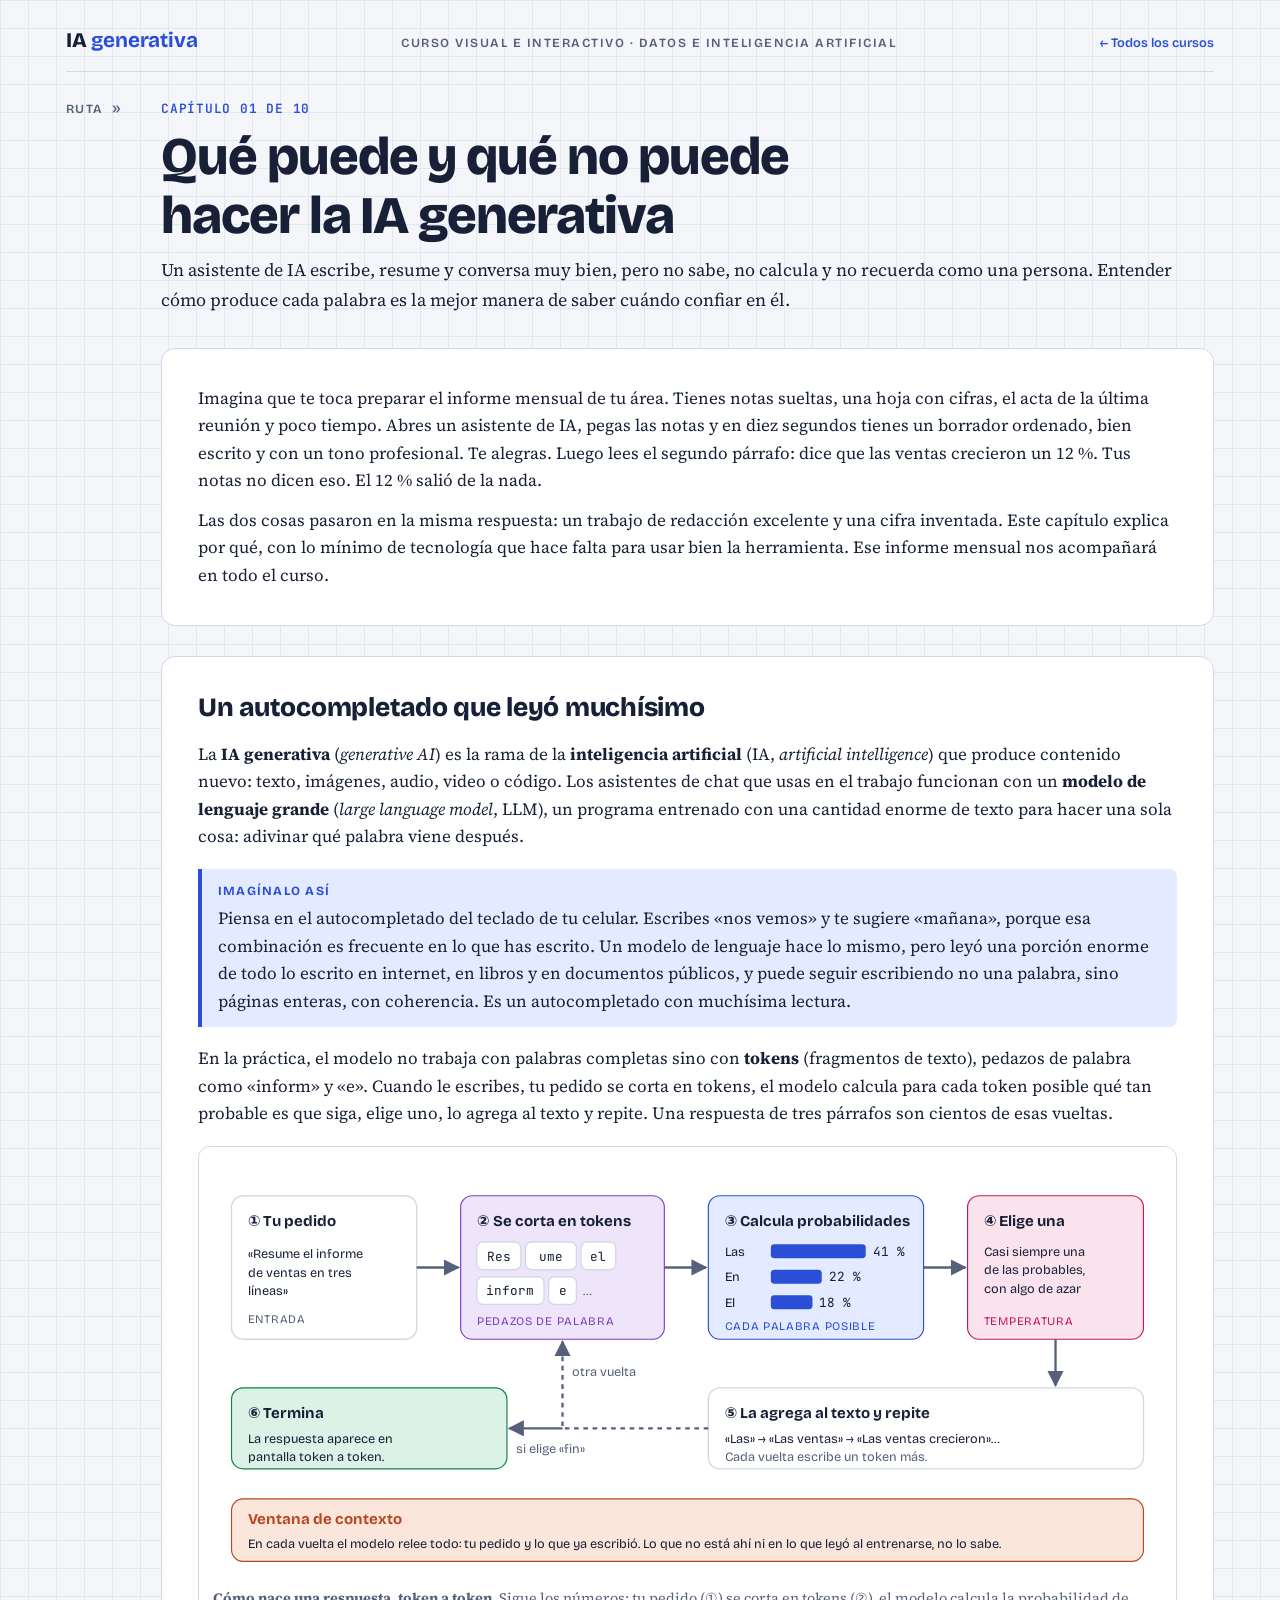
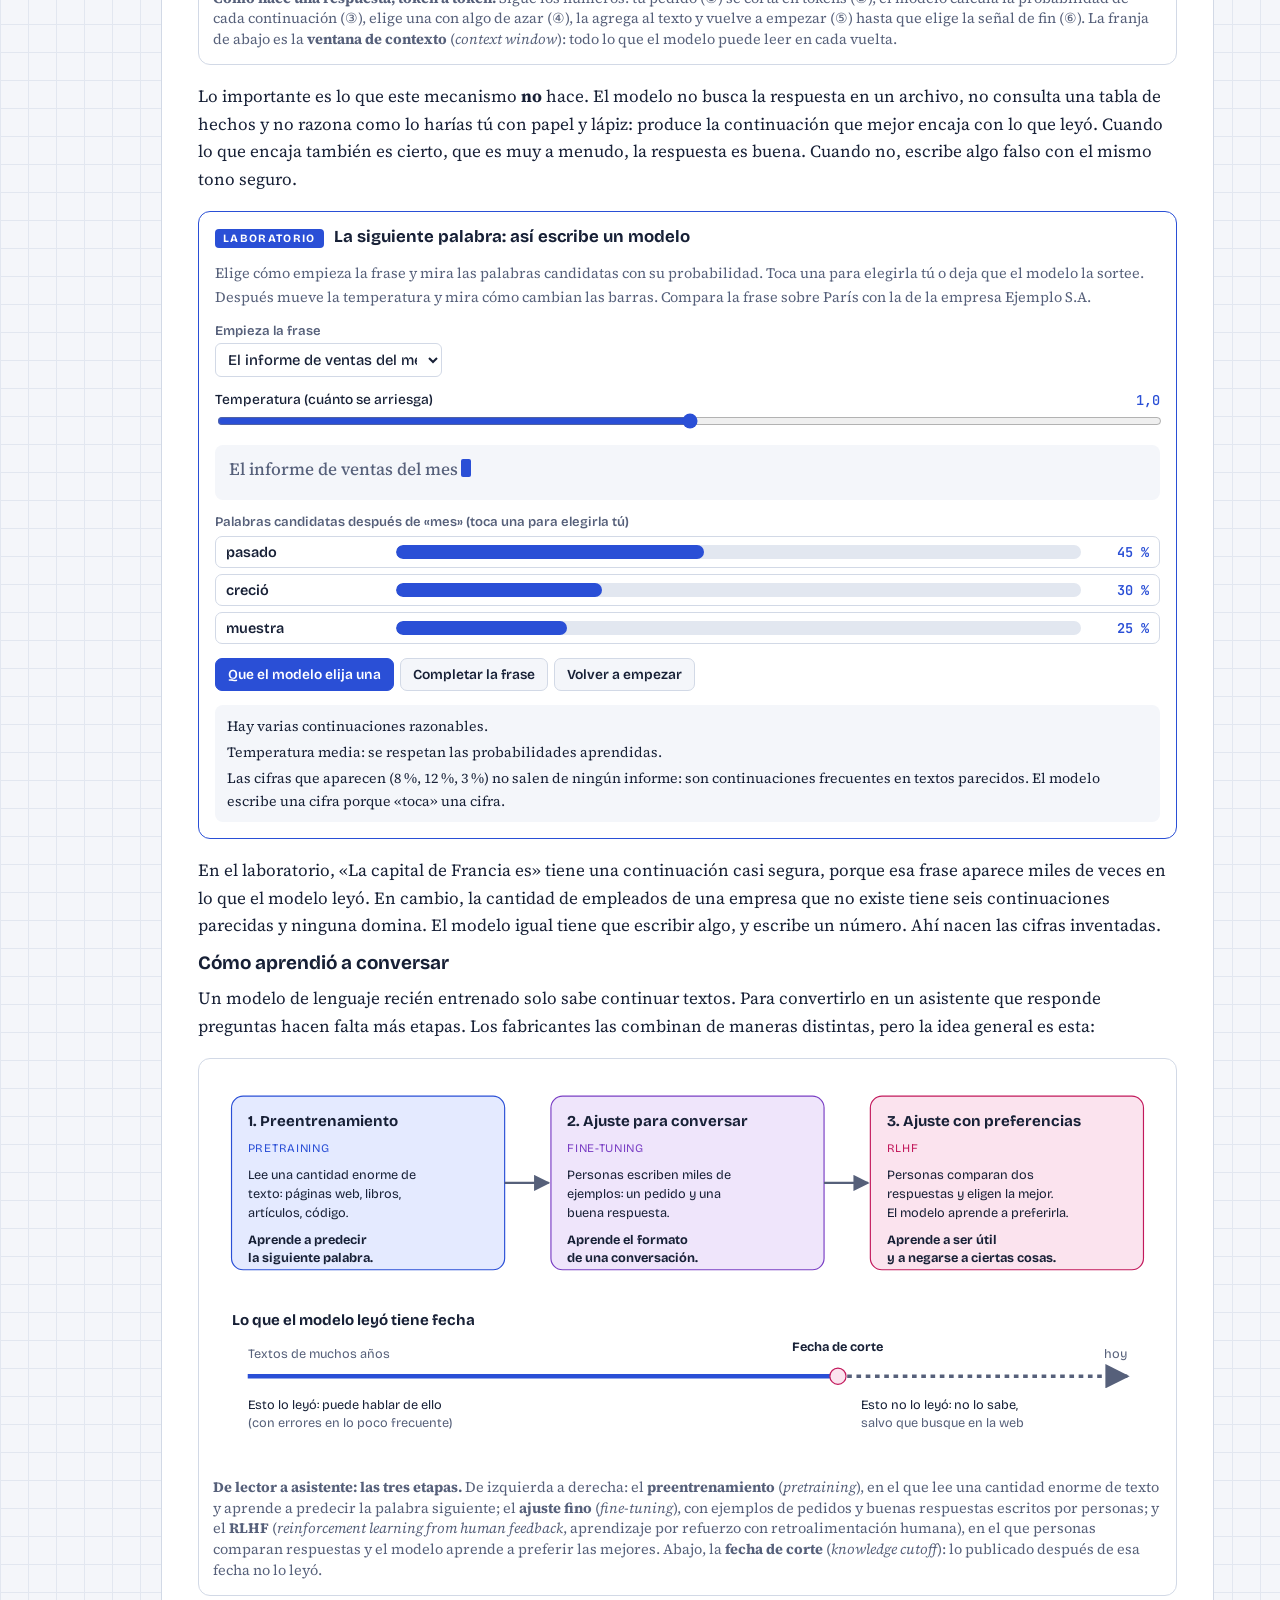
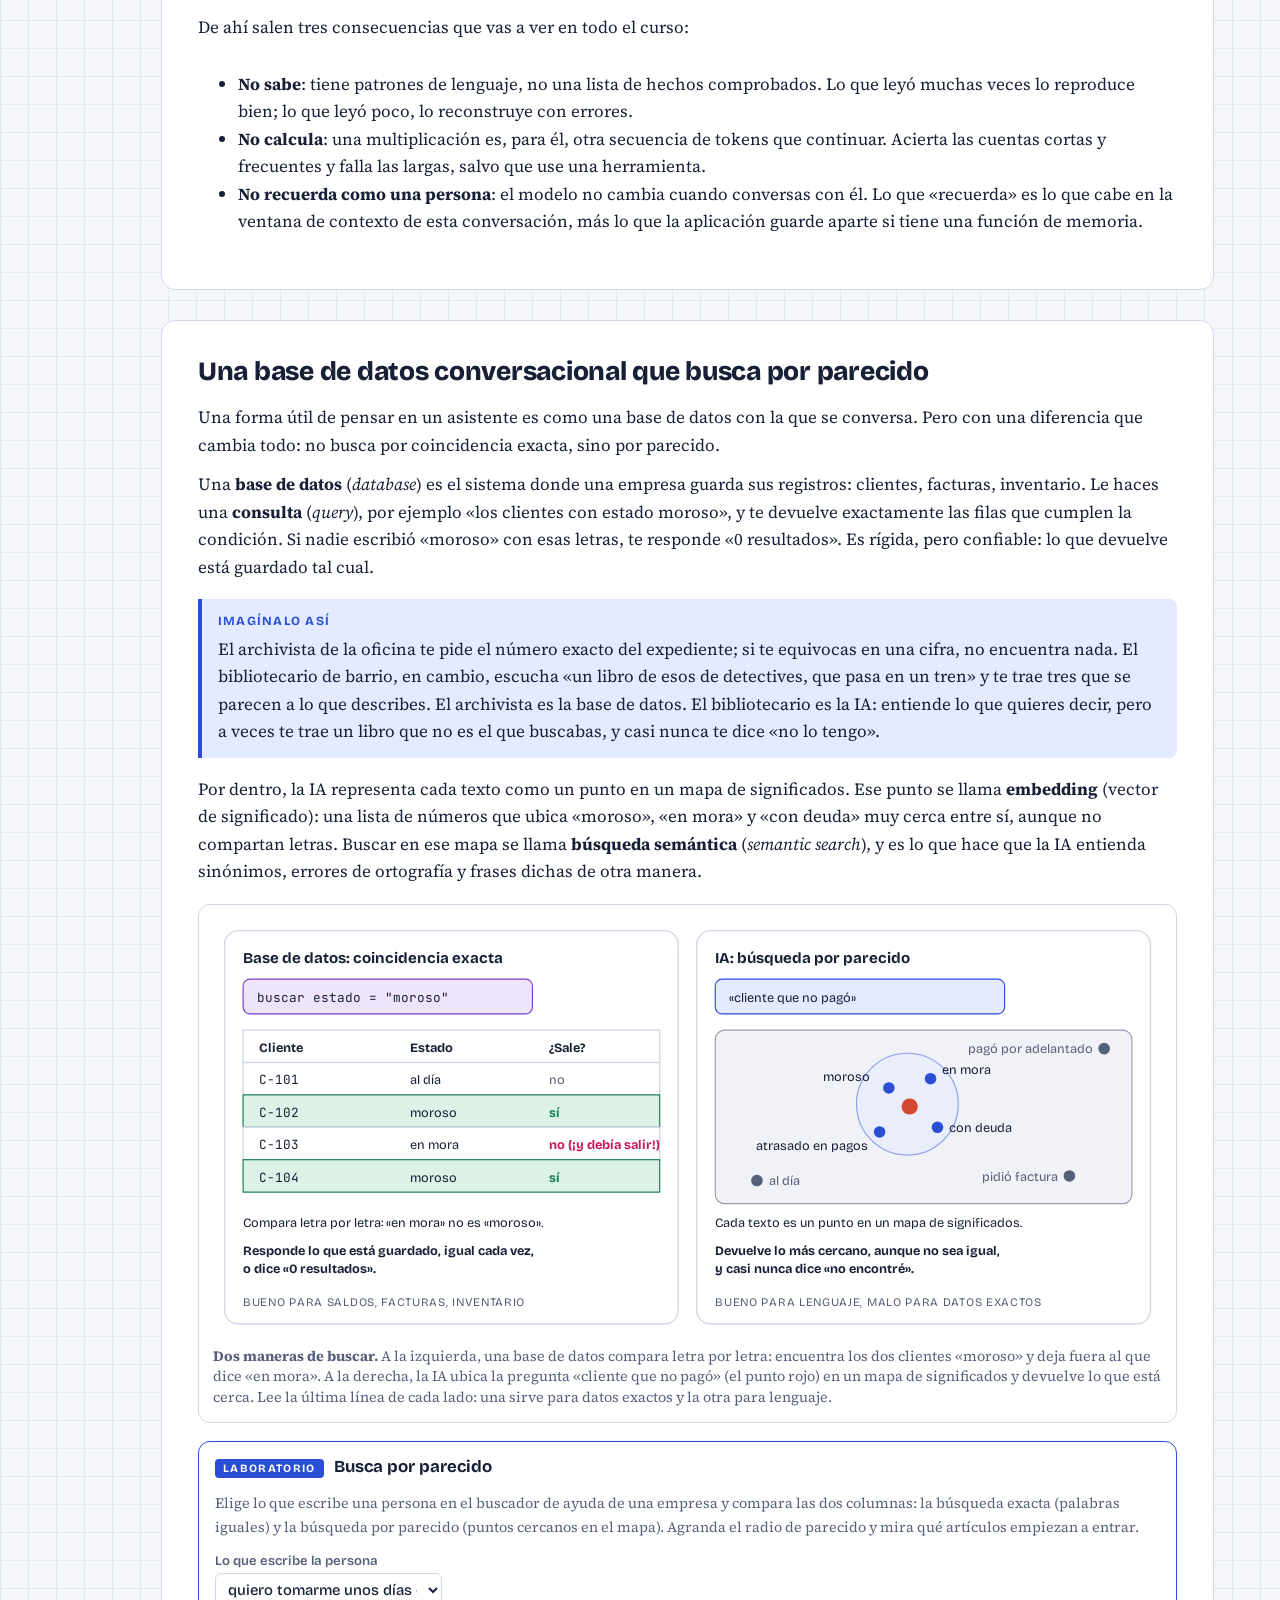
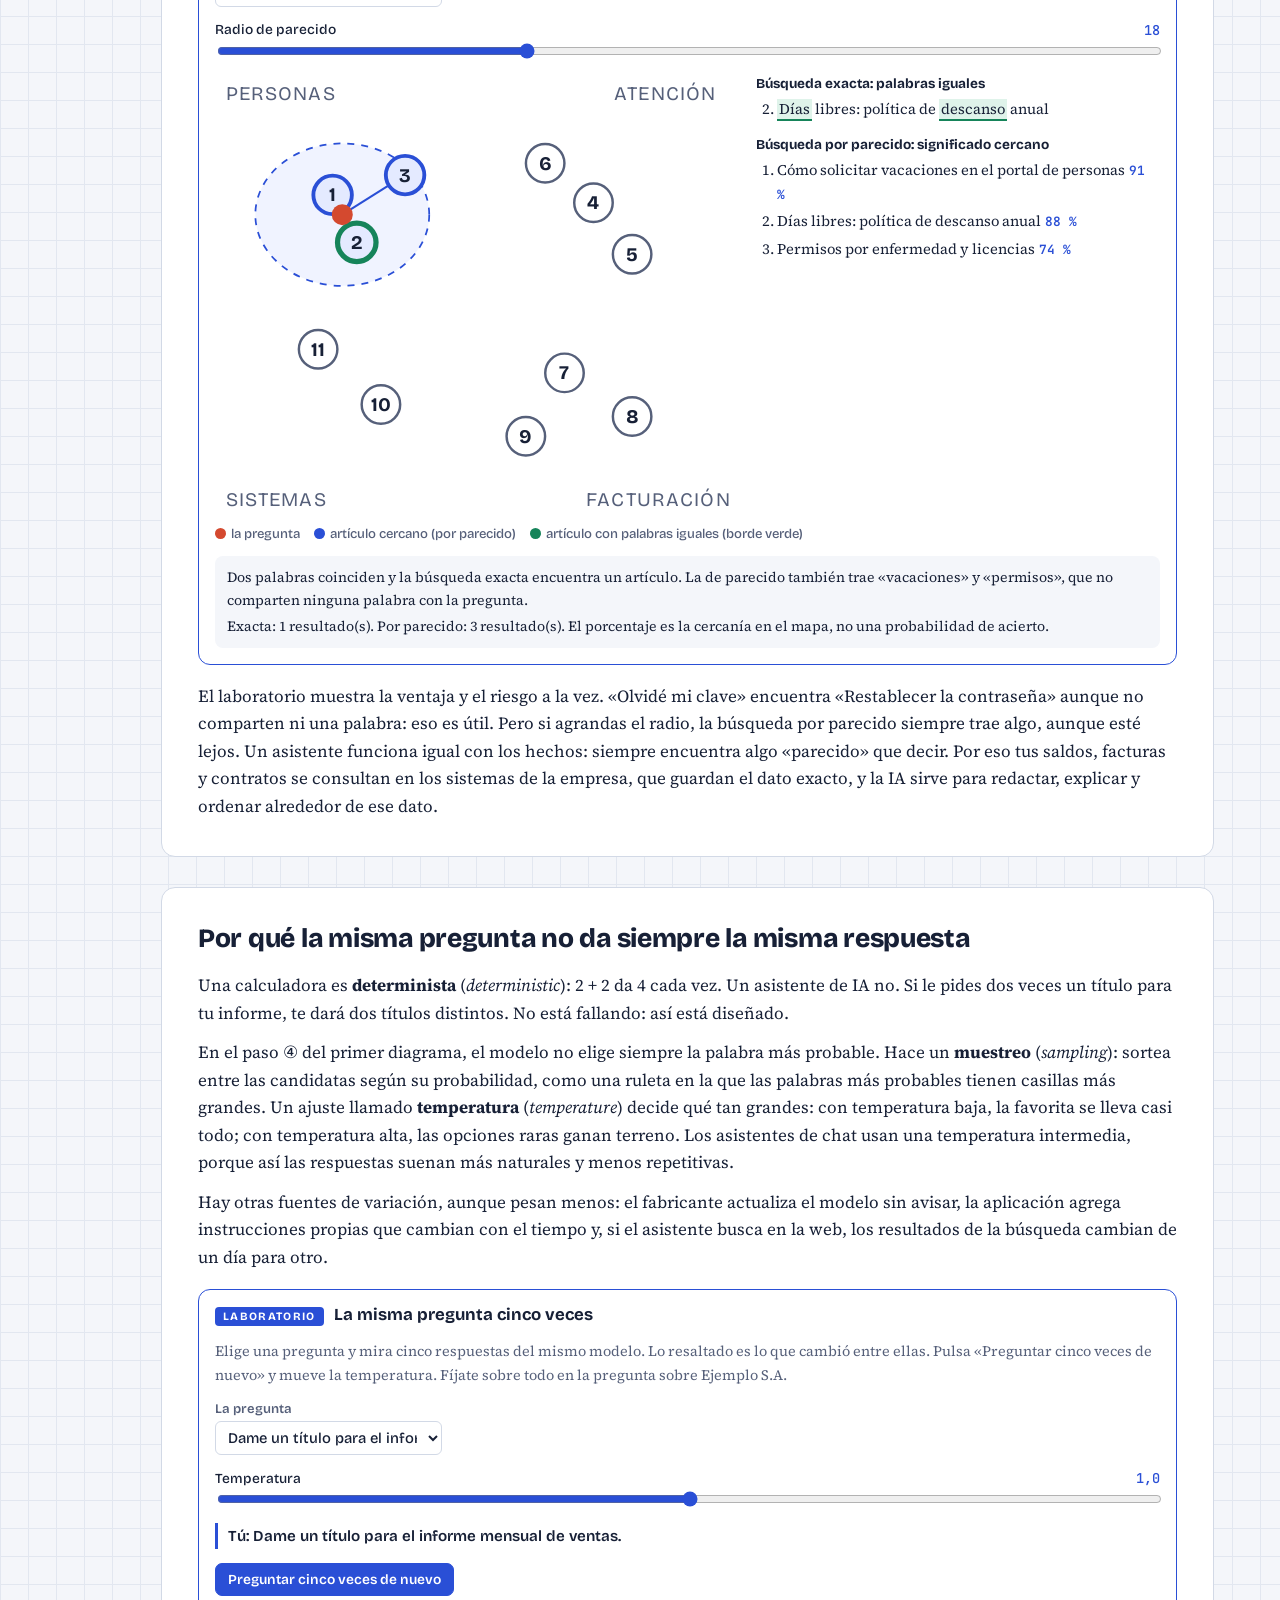
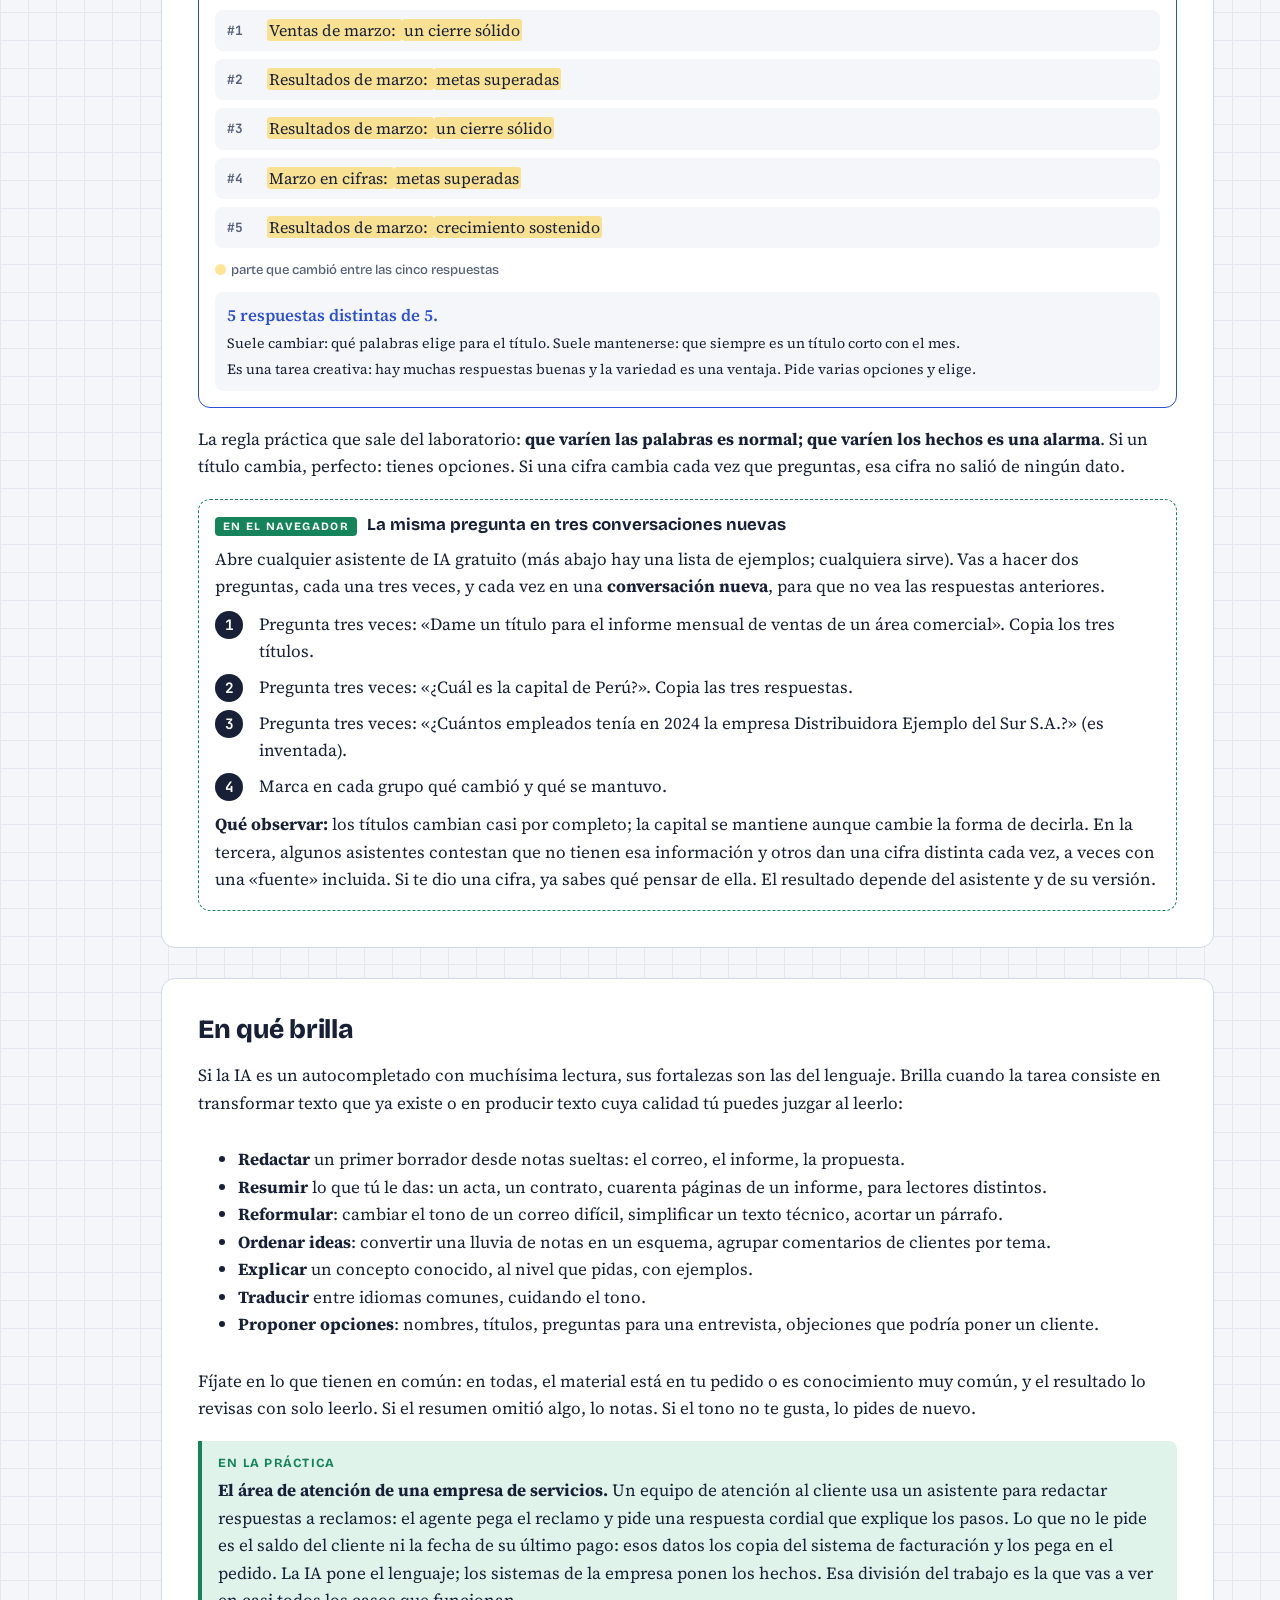
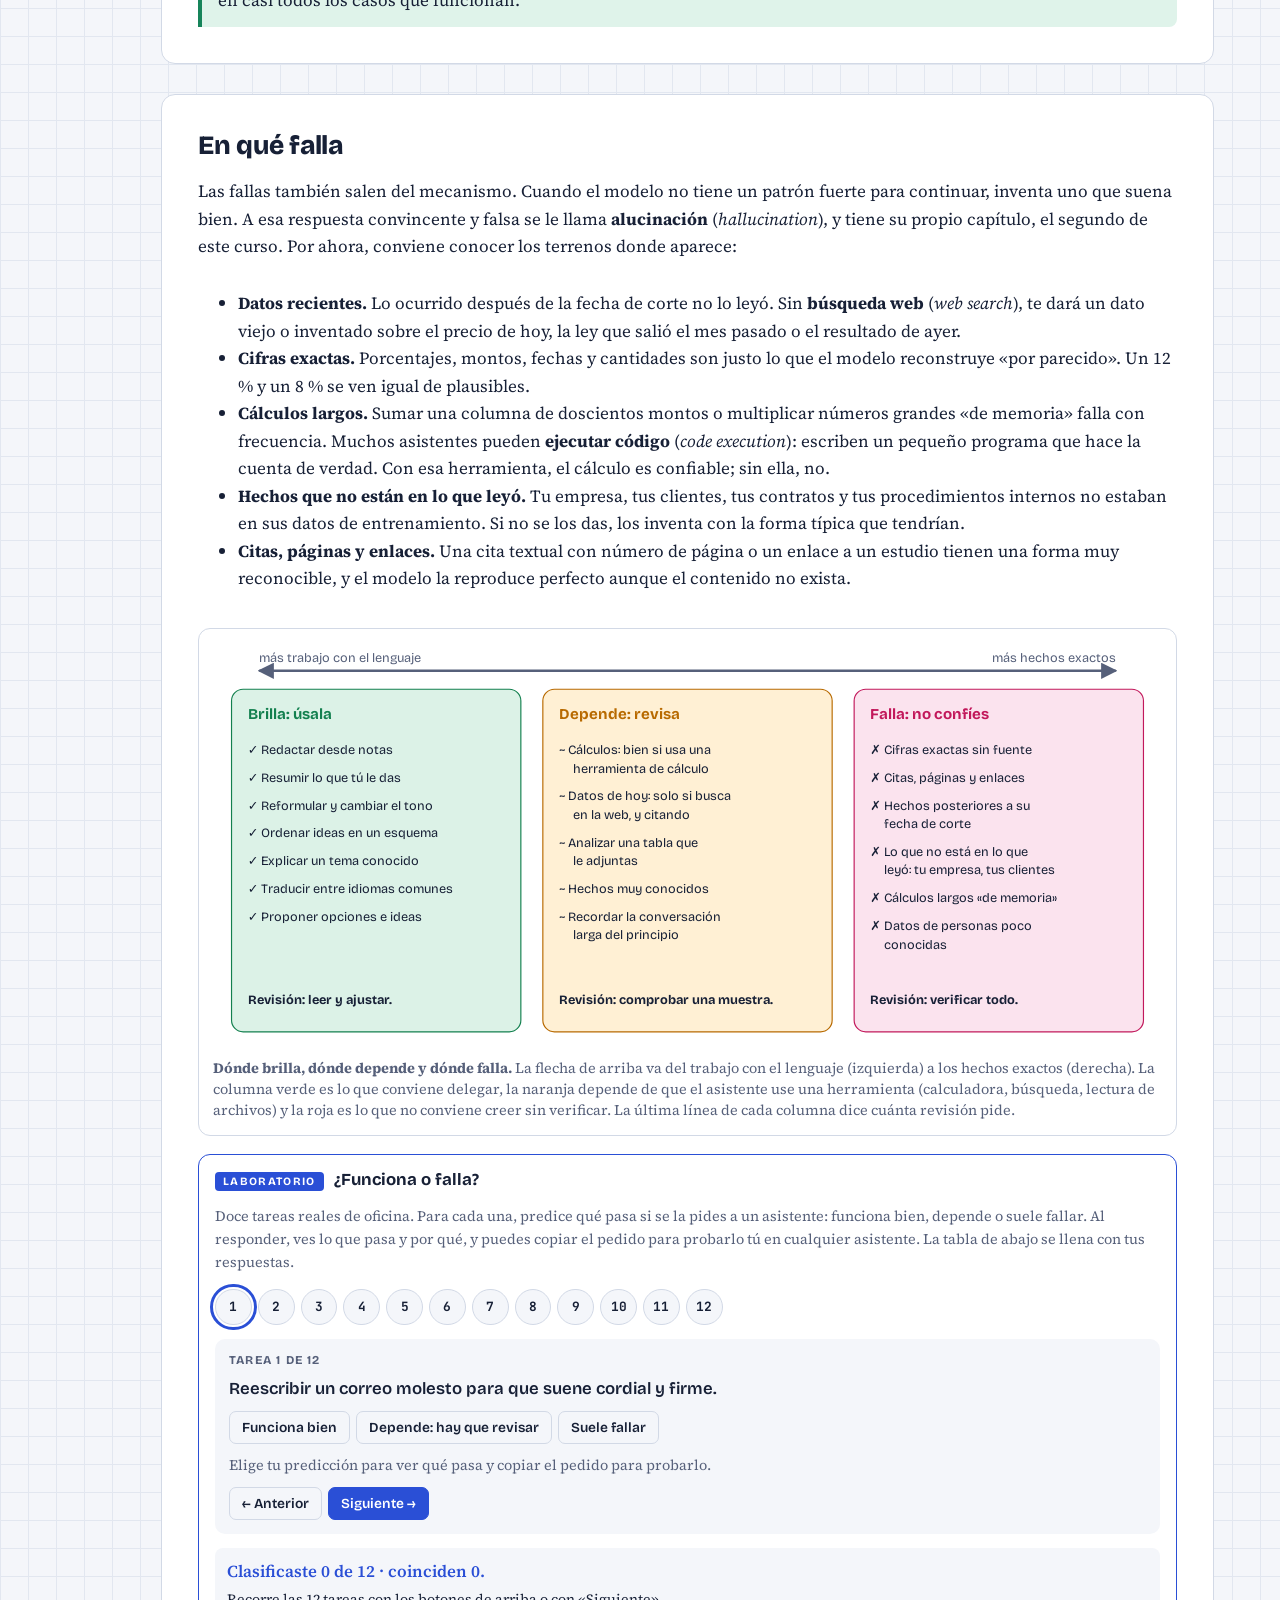
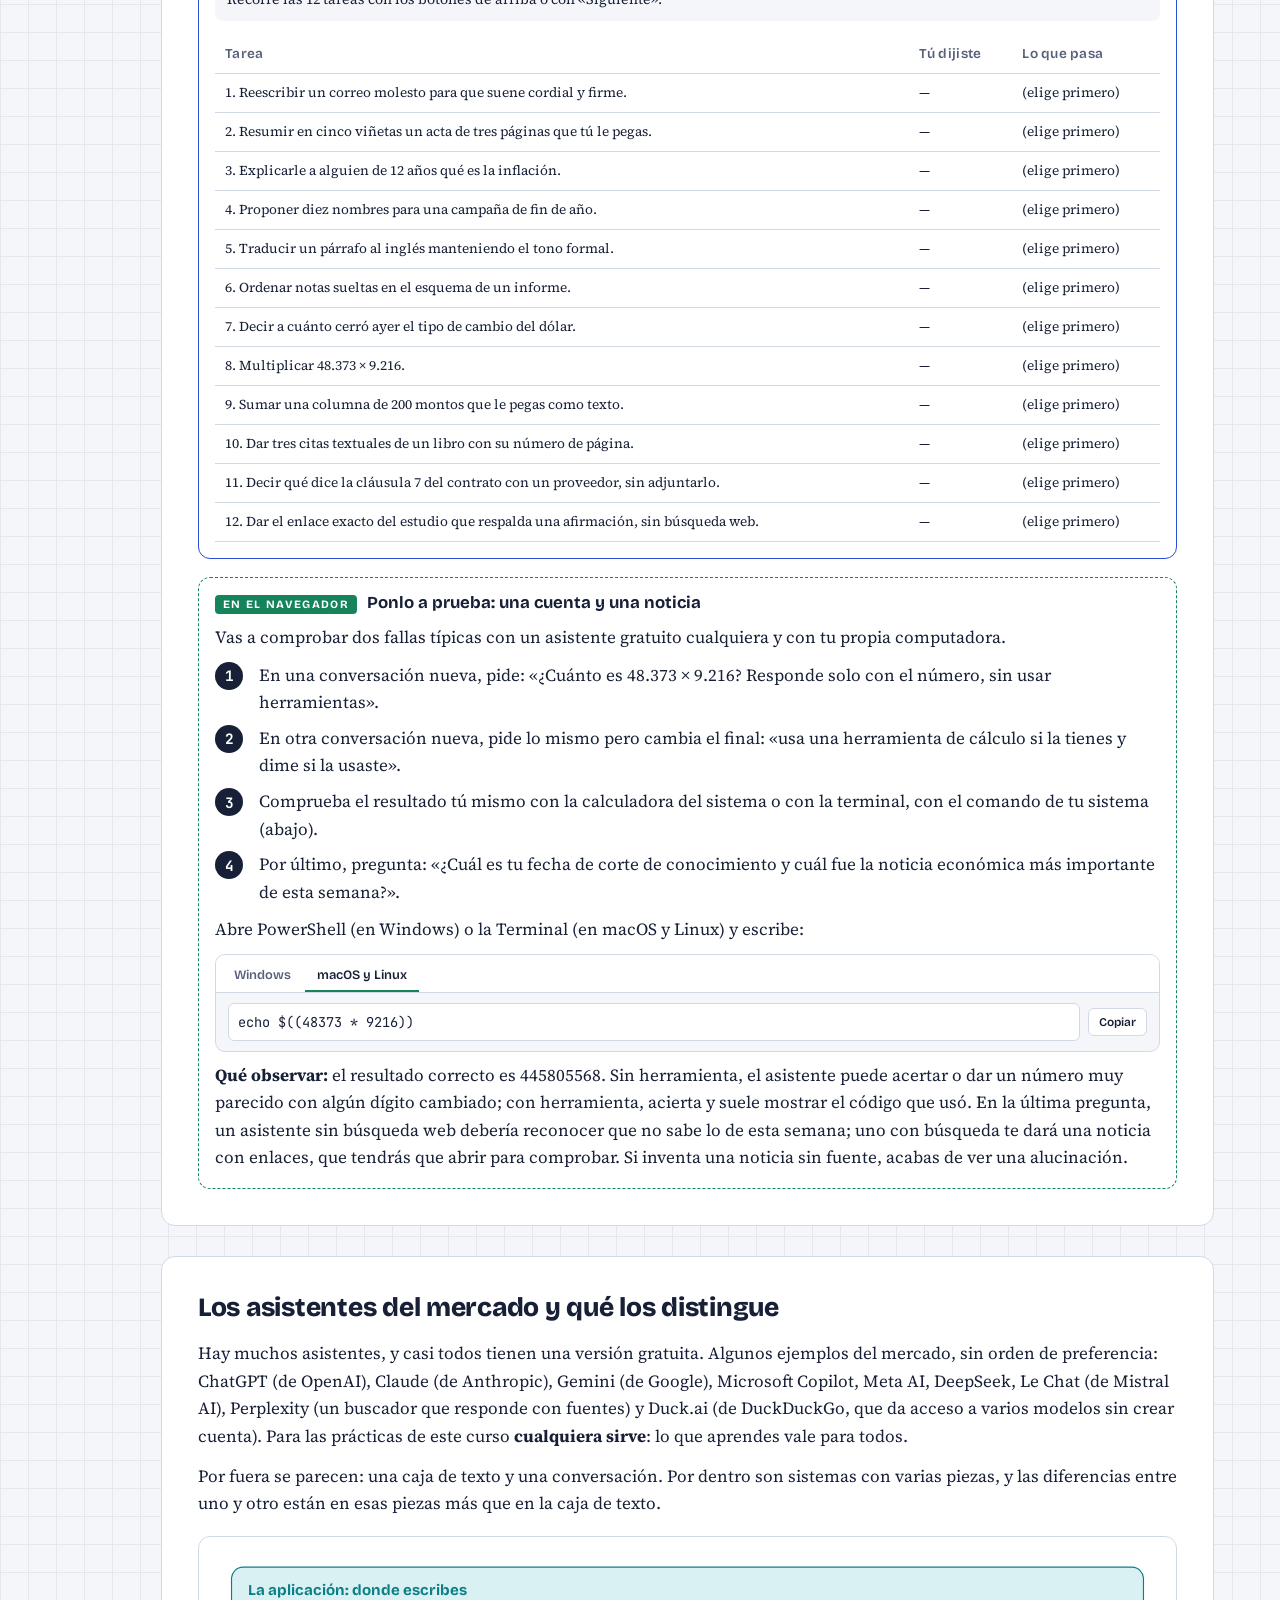
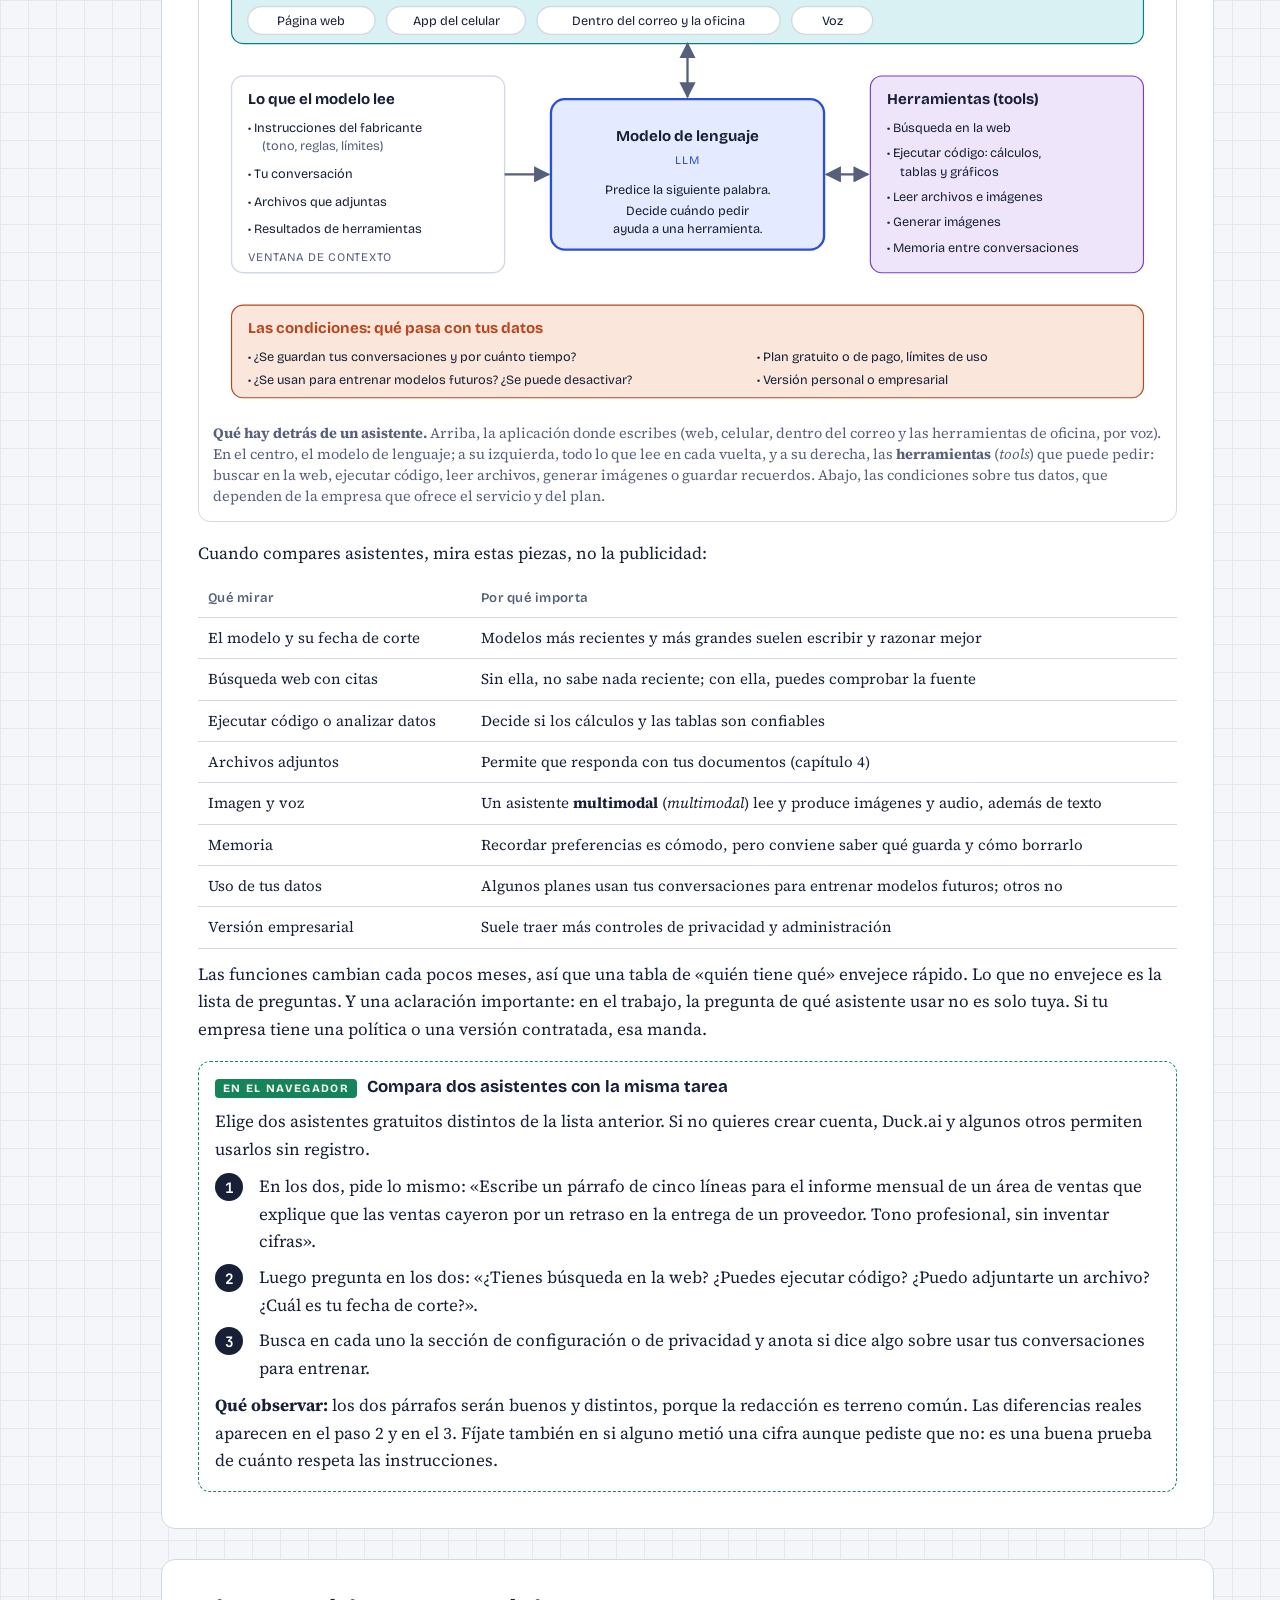
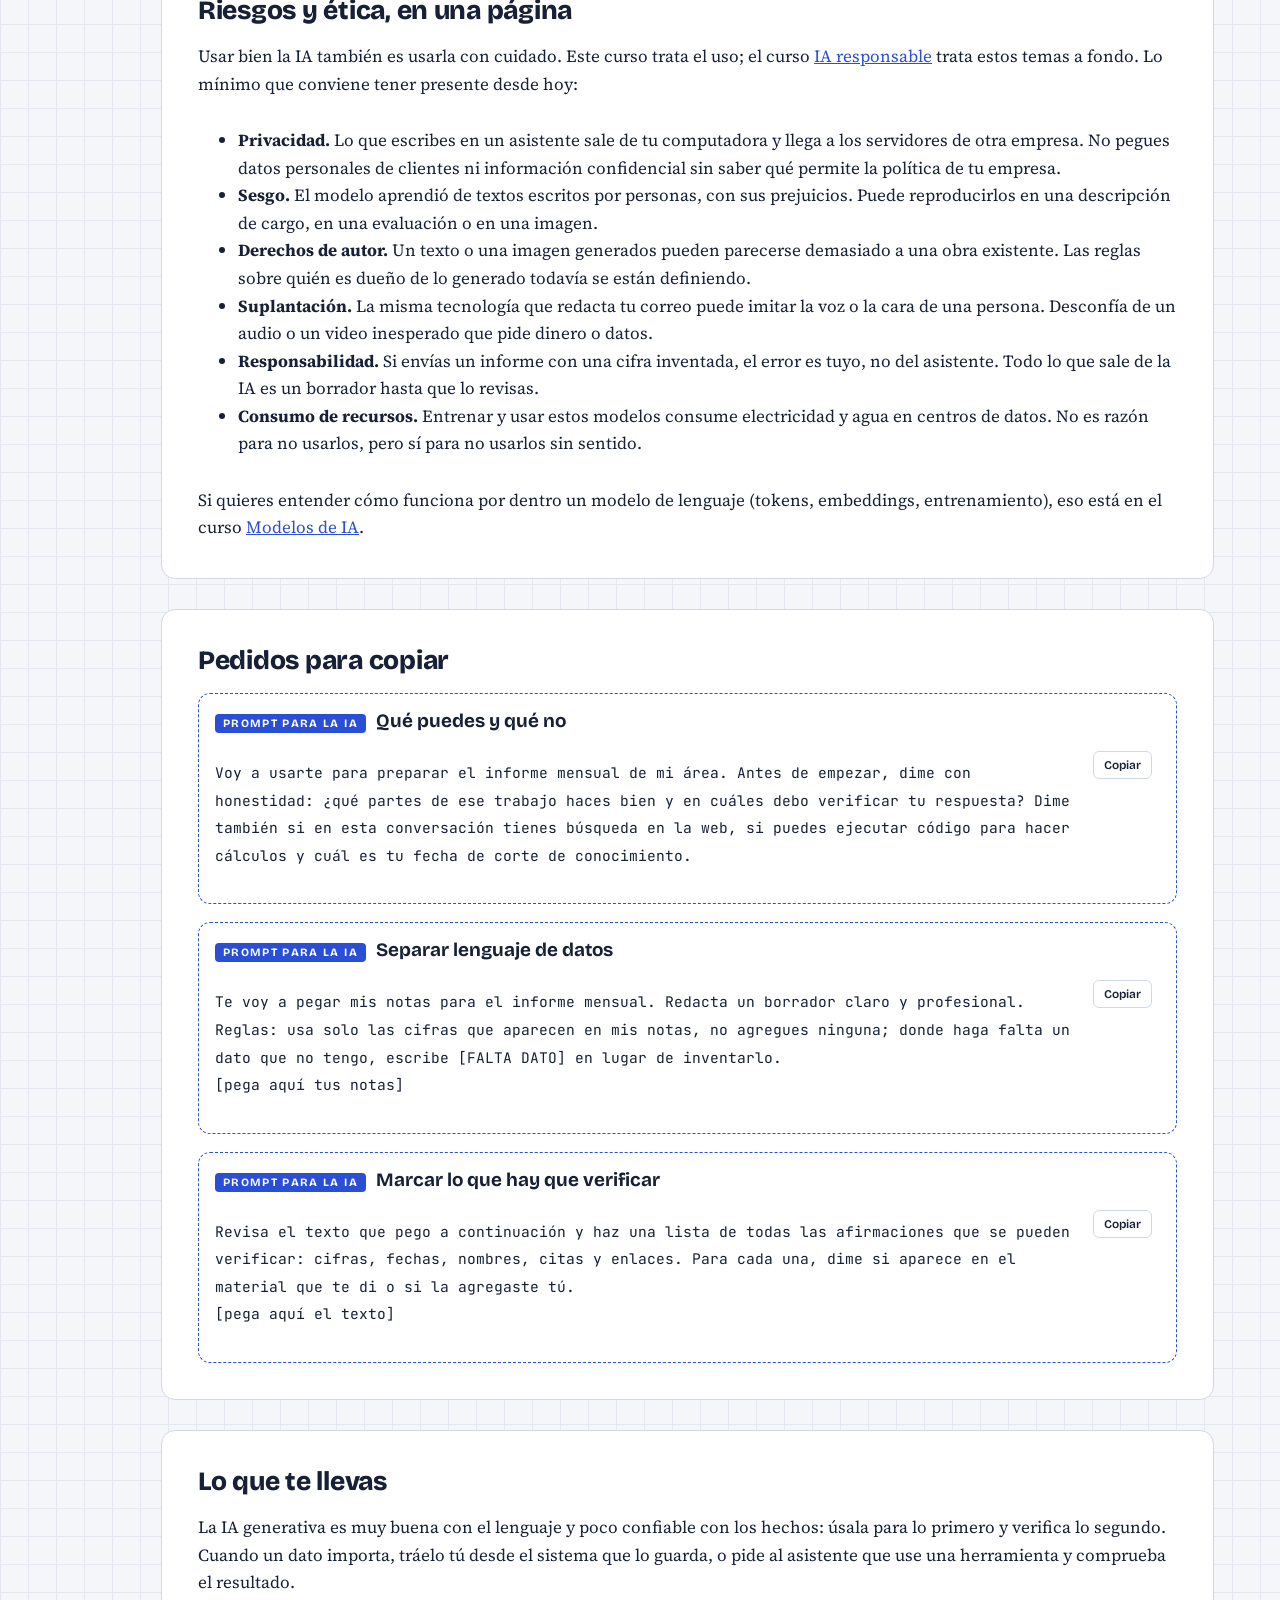
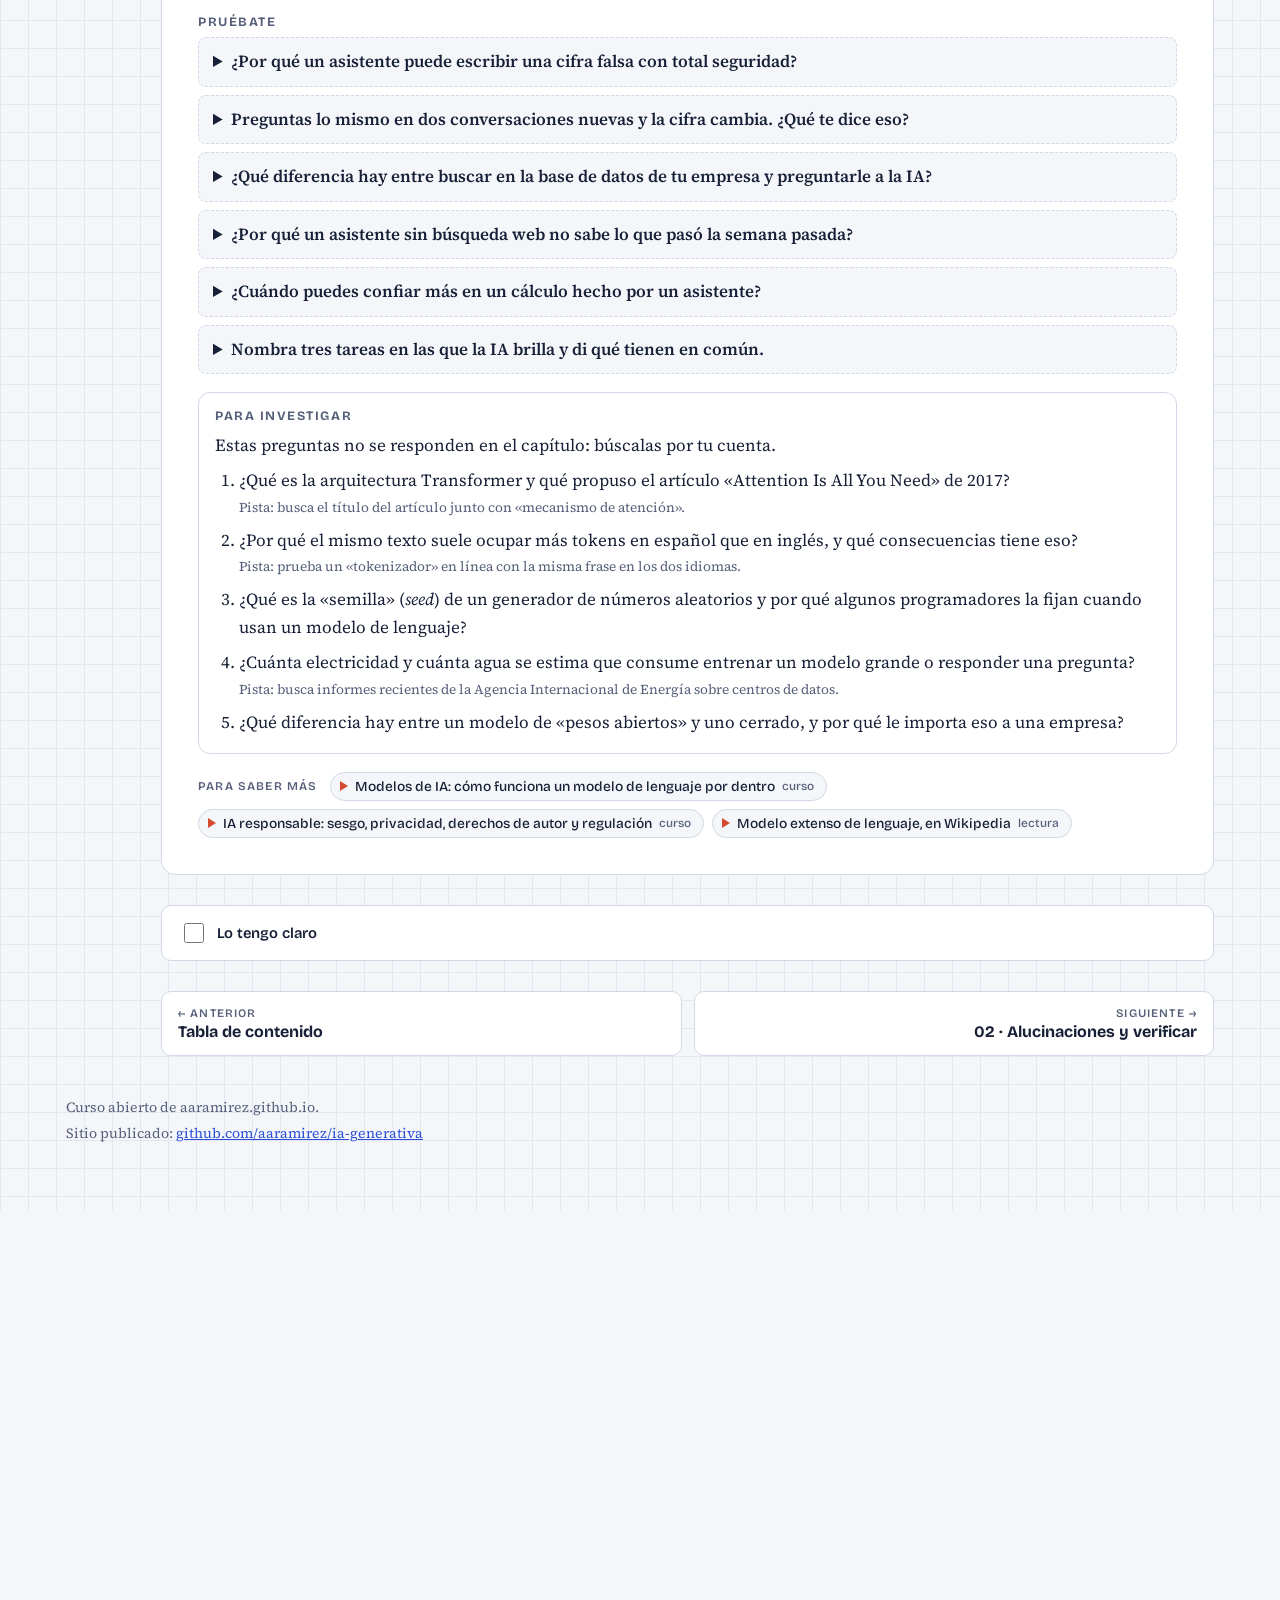
==== 01-que-puede-y-que-no.html @ 08513fa6 "Curso completo: los 10 capítulos" ====
<!doctype html>
<html lang="es">
<head>
<!-- Google Tag Manager -->
<script>(function(w,d,s,l,i){w[l]=w[l]||[];w[l].push({'gtm.start':
new Date().getTime(),event:'gtm.js'});var f=d.getElementsByTagName(s)[0],
j=d.createElement(s),dl=l!='dataLayer'?'&l='+l:'';j.async=true;j.src=
'https://www.googletagmanager.com/gtm.js?id='+i+dl;f.parentNode.insertBefore(j,f);
})(window,document,'script','dataLayer','GTM-KX76XF8R');</script>
<!-- End Google Tag Manager -->
<meta charset="utf-8">
<meta name="viewport" content="width=device-width, initial-scale=1, viewport-fit=cover">
<title>Qué puede y qué no · IA generativa · IA generativa</title>
<meta name="claude:viewport-fit-sides" content="cover">
<meta name="description" content="Usar la IA generativa en el trabajo, sin tecnicismos: qué puede y qué no, cómo pedir bien, cómo verificar, qué hacer con texto, imágenes y datos, casos por área y cómo llevarla a tu equipo.">
<link rel="preconnect" href="https://fonts.googleapis.com">
<link rel="preconnect" href="https://fonts.gstatic.com" crossorigin>
<link rel="stylesheet" href="https://fonts.googleapis.com/css2?family=Bricolage+Grotesque:opsz,wght@12..96,500;12..96,700;12..96,800&family=JetBrains+Mono:wght@400;600&family=Source+Serif+4:ital,opsz,wght@0,8..60,400;0,8..60,600;1,8..60,400;1,8..60,600&display=swap">
<link rel="stylesheet" href="assets/style.css">
</head>
<body>
<!-- Google Tag Manager (noscript) -->
<noscript><iframe src="https://www.googletagmanager.com/ns.html?id=GTM-KX76XF8R"
height="0" width="0" style="display:none;visibility:hidden"></iframe></noscript>
<!-- End Google Tag Manager (noscript) -->
<div class="wrap" data-page="que-puede-y-que-no">
<header class="topbar"><a class="brand" href="index.html">IA <b>generativa</b></a><span class="eyebrow">Curso visual e interactivo · Datos e inteligencia artificial</span><a class="al-sitio" href="https://aaramirez.github.io/">← Todos los cursos</a></header>
<div class="layout">
<nav class="toc" id="toc" aria-label="Ruta de aprendizaje"></nav>
<main>
<header class="page-head"><span class="num">CAPÍTULO 01 DE 10</span><h1>Qué puede y qué no puede hacer la IA generativa</h1><p class="lede">Un asistente de IA escribe, resume y conversa muy bien, pero no sabe, no calcula y no recuerda como una persona. Entender cómo produce cada palabra es la mejor manera de saber cuándo confiar en él.</p></header>
<section><div class="prose"><p>Imagina que te toca preparar el informe mensual de tu área. Tienes notas sueltas, una hoja con cifras, el acta de la última reunión y poco tiempo. Abres un asistente de IA, pegas las notas y en diez segundos tienes un borrador ordenado, bien escrito y con un tono profesional. Te alegras. Luego lees el segundo párrafo: dice que las ventas crecieron un 12 %. Tus notas no dicen eso. El 12 % salió de la nada.</p><p>Las dos cosas pasaron en la misma respuesta: un trabajo de redacción excelente y una cifra inventada. Este capítulo explica por qué, con lo mínimo de tecnología que hace falta para usar bien la herramienta. Ese informe mensual nos acompañará en todo el curso.</p></div></section>
<section><h2>Un autocompletado que leyó muchísimo</h2><div class="prose"><p>La <b>IA generativa</b> (<i>generative AI</i>) es la rama de la <b>inteligencia artificial</b> (IA, <i>artificial intelligence</i>) que produce contenido nuevo: texto, imágenes, audio, video o código. Los asistentes de chat que usas en el trabajo funcionan con un <b>modelo de lenguaje grande</b> (<i>large language model</i>, LLM), un programa entrenado con una cantidad enorme de texto para hacer una sola cosa: adivinar qué palabra viene después.</p></div><div class="analogia"><b>Imagínalo así</b><p>Piensa en el autocompletado del teclado de tu celular. Escribes «nos vemos» y te sugiere «mañana», porque esa combinación es frecuente en lo que has escrito. Un modelo de lenguaje hace lo mismo, pero leyó una porción enorme de todo lo escrito en internet, en libros y en documentos públicos, y puede seguir escribiendo no una palabra, sino páginas enteras, con coherencia. Es un autocompletado con muchísima lectura.</p></div><div class="prose"><p>En la práctica, el modelo no trabaja con palabras completas sino con <b>tokens</b> (fragmentos de texto), pedazos de palabra como «inform» y «e». Cuando le escribes, tu pedido se corta en tokens, el modelo calcula para cada token posible qué tan probable es que siga, elige uno, lo agrega al texto y repite. Una respuesta de tres párrafos son cientos de esas vueltas.</p></div><figure class="fig fig-flujo" id="01-diagrama-1"><div class="lienzo"><svg viewBox="0 0 820 360" style="min-width:660px" role="img" aria-label="Ciclo de generación: tu pedido se corta en tokens, el modelo calcula la probabilidad de cada palabra siguiente, elige una con algo de azar, la agrega al texto y repite hasta elegir el fin">
  <defs>
    <marker id="g1d1-fl" viewBox="0 0 10 10" refX="9" refY="5" markerWidth="7" markerHeight="7" orient="auto-start-reverse"><path d="M0 0 10 5 0 10z" class="fl-muted"/></marker>
  </defs>
  
  <rect x="16" y="30" width="160" height="124" rx="10" class="caja"/>
  <text x="30" y="56" class="t t-b">① Tu pedido</text>
  <text x="30" y="84" class="t t-s">«Resume el informe</text>
  <text x="30" y="100" class="t t-s">de ventas en tres</text>
  <text x="30" y="116" class="t t-s">líneas»</text>
  <text x="30" y="140" class="t t-xs t-m">ENTRADA</text>
  
  <rect x="214" y="30" width="176" height="124" rx="10" class="c-tra"/>
  <text x="228" y="56" class="t t-b">② Se corta en tokens</text>
  <rect x="228" y="70" width="38" height="24" rx="5" class="caja"/><text x="247" y="86" class="t t-s t-mono" text-anchor="middle">Res</text>
  <rect x="270" y="70" width="44" height="24" rx="5" class="caja"/><text x="292" y="86" class="t t-s t-mono" text-anchor="middle">ume</text>
  <rect x="318" y="70" width="30" height="24" rx="5" class="caja"/><text x="333" y="86" class="t t-s t-mono" text-anchor="middle">el</text>
  <rect x="228" y="100" width="58" height="24" rx="5" class="caja"/><text x="257" y="116" class="t t-s t-mono" text-anchor="middle">inform</text>
  <rect x="290" y="100" width="24" height="24" rx="5" class="caja"/><text x="302" y="116" class="t t-s t-mono" text-anchor="middle">e</text>
  <text x="320" y="116" class="t t-s t-m">…</text>
  <text x="228" y="142" class="t t-xs k-tra">PEDAZOS DE PALABRA</text>
  
  <rect x="428" y="30" width="186" height="124" rx="10" class="c-red"/>
  <text x="442" y="56" class="t t-b">③ Calcula probabilidades</text>
  <text x="442" y="82" class="t t-s">Las</text><rect x="482" y="72" width="82" height="12" rx="3" class="k-red"/><text x="570" y="82" class="t t-s t-mono">41 %</text>
  <text x="442" y="104" class="t t-s">En</text><rect x="482" y="94" width="44" height="12" rx="3" class="k-red"/><text x="532" y="104" class="t t-s t-mono">22 %</text>
  <text x="442" y="126" class="t t-s">El</text><rect x="482" y="116" width="36" height="12" rx="3" class="k-red"/><text x="524" y="126" class="t t-s t-mono">18 %</text>
  <text x="442" y="146" class="t t-xs k-red">CADA PALABRA POSIBLE</text>
  
  <rect x="652" y="30" width="152" height="124" rx="10" class="c-apl"/>
  <text x="666" y="56" class="t t-b">④ Elige una</text>
  <text x="666" y="82" class="t t-s">Casi siempre una</text>
  <text x="666" y="98" class="t t-s">de las probables,</text>
  <text x="666" y="114" class="t t-s">con algo de azar</text>
  <text x="666" y="142" class="t t-xs k-apl">TEMPERATURA</text>
  <line x1="176" y1="92" x2="212" y2="92" class="ln" style="stroke-width:2" marker-end="url(#g1d1-fl)"/>
  <line x1="390" y1="92" x2="426" y2="92" class="ln" style="stroke-width:2" marker-end="url(#g1d1-fl)"/>
  <line x1="614" y1="92" x2="650" y2="92" class="ln" style="stroke-width:2" marker-end="url(#g1d1-fl)"/>
  
  <rect x="428" y="196" width="376" height="70" rx="10" class="caja"/>
  <text x="442" y="222" class="t t-b">⑤ La agrega al texto y repite</text>
  <text x="442" y="244" class="t t-s">«Las» → «Las ventas» → «Las ventas crecieron»…</text>
  <text x="442" y="259" class="t t-s t-m">Cada vuelta escribe un token más.</text>
  <path d="M728 154 V194" class="ln" style="stroke-width:2" marker-end="url(#g1d1-fl)"/>
  <path d="M428 231 H302 V156" class="ln ln-d" style="stroke-width:2" marker-end="url(#g1d1-fl)"/>
  <text x="310" y="186" class="t t-s t-m">otra vuelta</text>
  <path d="M302 231 H256" class="ln" style="stroke-width:2" marker-end="url(#g1d1-fl)"/>
  <text x="262" y="252" class="t t-s t-m">si elige «fin»</text>
  
  <rect x="16" y="196" width="238" height="70" rx="10" class="c-enl"/>
  <text x="30" y="222" class="t t-b">⑥ Termina</text>
  <text x="30" y="244" class="t t-s">La respuesta aparece en</text>
  <text x="30" y="259" class="t t-s">pantalla token a token.</text>
  
  <rect x="16" y="292" width="788" height="54" rx="10" class="d-sis"/>
  <text x="30" y="314" class="t t-b k-sis">Ventana de contexto</text>
  <text x="30" y="334" class="t t-s">En cada vuelta el modelo relee todo: tu pedido y lo que ya escribió. Lo que no está ahí ni en lo que leyó al entrenarse, no lo sabe.</text>
</svg></div><figcaption><b>Cómo nace una respuesta, token a token.</b> Sigue los números: tu pedido (①) se corta en tokens (②), el modelo calcula la probabilidad de cada continuación (③), elige una con algo de azar (④), la agrega al texto y vuelve a empezar (⑤) hasta que elige la señal de fin (⑥). La franja de abajo es la <b>ventana de contexto</b> (<i>context window</i>): todo lo que el modelo puede leer en cada vuelta.</figcaption></figure><div class="prose"><p>Lo importante es lo que este mecanismo <b>no</b> hace. El modelo no busca la respuesta en un archivo, no consulta una tabla de hechos y no razona como lo harías tú con papel y lápiz: produce la continuación que mejor encaja con lo que leyó. Cuando lo que encaja también es cierto, que es muy a menudo, la respuesta es buena. Cuando no, escribe algo falso con el mismo tono seguro.</p></div><div class="lab" id="01-lab-1"><div class="lab-title"><span class="tag">Laboratorio</span><h3>La siguiente palabra: así escribe un modelo</h3></div><p class="hint">Elige cómo empieza la frase y mira las palabras candidatas con su probabilidad. Toca una para elegirla tú o deja que el modelo la sortee. Después mueve la temperatura y mira cómo cambian las barras. Compara la frase sobre París con la de la empresa Ejemplo S.A.</p><style>
[id="01-lab-1"] .c1l1-texto{font:500 1.08rem/1.5 var(--f-body);background:var(--paper);border-radius:8px;padding:12px 14px;min-height:3.2em}
[id="01-lab-1"] .c1l1-texto .ini{color:var(--muted)}
[id="01-lab-1"] .c1l1-texto .nueva{color:var(--warm);font-weight:700}
[id="01-lab-1"] .c1l1-texto .cur{display:inline-block;width:.55em;height:1.05em;vertical-align:-2px;background:var(--accent);margin-left:3px;border-radius:2px}
[id="01-lab-1"] .c1l1-ops{display:grid;gap:6px}
[id="01-lab-1"] .c1l1-ops .tit{font:600 .82rem var(--f-display);color:var(--muted)}
[id="01-lab-1"] .c1l1-op{display:grid;grid-template-columns:minmax(0,10rem) minmax(0,1fr) 3.6rem;align-items:center;gap:10px;text-align:left;padding:6px 10px;background:var(--card)}
[id="01-lab-1"] .c1l1-op .pal{font:600 .9rem var(--f-display);overflow-wrap:anywhere}
[id="01-lab-1"] .c1l1-op .bar{height:14px;border-radius:7px;background:var(--grid);overflow:hidden}
[id="01-lab-1"] .c1l1-op .bar i{display:block;height:100%;background:var(--accent);border-radius:7px;transition:width .25s ease}
[id="01-lab-1"] .c1l1-op .pct{font:600 .85rem var(--f-mono);text-align:right;color:var(--accent)}
[id="01-lab-1"] .c1l1-op.elegida{border-color:var(--warm)}
[id="01-lab-1"] .c1l1-op.elegida .bar i{background:var(--warm)}
[id="01-lab-1"] .c1l1-op.elegida .pct{color:var(--warm)}
@media (max-width:520px){[id="01-lab-1"] .c1l1-op{grid-template-columns:minmax(0,1fr) 3.4rem}[id="01-lab-1"] .c1l1-op .bar{grid-column:1/-1;grid-row:2}}
@media (prefers-reduced-motion: reduce){[id="01-lab-1"] .c1l1-op .bar i{transition:none}}
</style>
<div class="opciones">
  <label>Empieza la frase
    <select id="c1l1-ini">
      <option value="a0" selected>El informe de ventas del mes…</option>
      <option value="b0">Estimado cliente, le escribimos para…</option>
      <option value="c0">La capital de Francia es…</option>
      <option value="d0">En 2024, la empresa Ejemplo S.A. tenía…</option>
    </select></label>
</div>
<div class="ctls">
  <label class="ctl">Temperatura (cuánto se arriesga) <output id="c1l1-t-o"></output>
    <input id="c1l1-t" type="range" min="0" max="2" step="0.1" value="1"></label>
</div>
<div class="c1l1-texto" id="c1l1-texto" aria-live="polite"></div>
<div class="c1l1-ops">
  <span class="tit" id="c1l1-tit">Palabras candidatas y su probabilidad (toca una para elegirla tú)</span>
  <div class="c1l1-ops" id="c1l1-ops"></div>
</div>
<div class="btns">
  <button class="primary" id="c1l1-uno">Que el modelo elija una</button>
  <button id="c1l1-todo">Completar la frase</button>
  <button id="c1l1-reset">Volver a empezar</button>
</div>
<div class="readout texto" id="c1l1-out" aria-live="polite"></div></div><div class="prose"><p>En el laboratorio, «La capital de Francia es» tiene una continuación casi segura, porque esa frase aparece miles de veces en lo que el modelo leyó. En cambio, la cantidad de empleados de una empresa que no existe tiene seis continuaciones parecidas y ninguna domina. El modelo igual tiene que escribir algo, y escribe un número. Ahí nacen las cifras inventadas.</p><h3>Cómo aprendió a conversar</h3><p>Un modelo de lenguaje recién entrenado solo sabe continuar textos. Para convertirlo en un asistente que responde preguntas hacen falta más etapas. Los fabricantes las combinan de maneras distintas, pero la idea general es esta:</p></div><figure class="fig fig-esquema" id="01-diagrama-2"><div class="lienzo"><svg viewBox="0 0 820 340" style="min-width:660px" role="img" aria-label="Las tres etapas con que se forma un asistente: preentrenamiento leyendo enormes cantidades de texto, ajuste para conversar con ejemplos escritos por personas y ajuste con preferencias humanas; abajo, una línea de tiempo con la fecha de corte">
  <defs>
    <marker id="g1d2-fl" viewBox="0 0 10 10" refX="9" refY="5" markerWidth="7" markerHeight="7" orient="auto-start-reverse"><path d="M0 0 10 5 0 10z" class="fl-muted"/></marker>
  </defs>
  <rect x="16" y="20" width="236" height="150" rx="10" class="c-red"/>
  <text x="30" y="46" class="t t-b">1. Preentrenamiento</text>
  <text x="30" y="68" class="t t-xs k-red">PRETRAINING</text>
  <text x="30" y="92" class="t t-s">Lee una cantidad enorme de</text>
  <text x="30" y="108" class="t t-s">texto: páginas web, libros,</text>
  <text x="30" y="124" class="t t-s">artículos, código.</text>
  <text x="30" y="148" class="t t-s t-b">Aprende a predecir</text>
  <text x="30" y="163" class="t t-s t-b">la siguiente palabra.</text>

  <rect x="292" y="20" width="236" height="150" rx="10" class="c-tra"/>
  <text x="306" y="46" class="t t-b">2. Ajuste para conversar</text>
  <text x="306" y="68" class="t t-xs k-tra">FINE-TUNING</text>
  <text x="306" y="92" class="t t-s">Personas escriben miles de</text>
  <text x="306" y="108" class="t t-s">ejemplos: un pedido y una</text>
  <text x="306" y="124" class="t t-s">buena respuesta.</text>
  <text x="306" y="148" class="t t-s t-b">Aprende el formato</text>
  <text x="306" y="163" class="t t-s t-b">de una conversación.</text>

  <rect x="568" y="20" width="236" height="150" rx="10" class="c-apl"/>
  <text x="582" y="46" class="t t-b">3. Ajuste con preferencias</text>
  <text x="582" y="68" class="t t-xs k-apl">RLHF</text>
  <text x="582" y="92" class="t t-s">Personas comparan dos</text>
  <text x="582" y="108" class="t t-s">respuestas y eligen la mejor.</text>
  <text x="582" y="124" class="t t-s">El modelo aprende a preferirla.</text>
  <text x="582" y="148" class="t t-s t-b">Aprende a ser útil</text>
  <text x="582" y="163" class="t t-s t-b">y a negarse a ciertas cosas.</text>

  <line x1="252" y1="95" x2="290" y2="95" class="ln" style="stroke-width:2" marker-end="url(#g1d2-fl)"/>
  <line x1="528" y1="95" x2="566" y2="95" class="ln" style="stroke-width:2" marker-end="url(#g1d2-fl)"/>

  
  <text x="16" y="218" class="t t-b">Lo que el modelo leyó tiene fecha</text>
  <line x1="30" y1="262" x2="540" y2="262" class="ln s-red" style="stroke-width:4"/>
  <line x1="540" y1="262" x2="790" y2="262" class="ln ln-d" style="stroke-width:3" marker-end="url(#g1d2-fl)"/>
  <circle cx="540" cy="262" r="7" class="c-apl"/>
  <text x="30" y="246" class="t t-s t-m">Textos de muchos años</text>
  <text x="540" y="240" class="t t-s t-b" text-anchor="middle">Fecha de corte</text>
  <text x="790" y="246" class="t t-s t-m" text-anchor="end">hoy</text>
  <text x="30" y="290" class="t t-s">Esto lo leyó: puede hablar de ello</text>
  <text x="30" y="306" class="t t-s t-m">(con errores en lo poco frecuente)</text>
  <text x="560" y="290" class="t t-s">Esto no lo leyó: no lo sabe,</text>
  <text x="560" y="306" class="t t-s t-m">salvo que busque en la web</text>
</svg></div><figcaption><b>De lector a asistente: las tres etapas.</b> De izquierda a derecha: el <b>preentrenamiento</b> (<i>pretraining</i>), en el que lee una cantidad enorme de texto y aprende a predecir la palabra siguiente; el <b>ajuste fino</b> (<i>fine-tuning</i>), con ejemplos de pedidos y buenas respuestas escritos por personas; y el <b>RLHF</b> (<i>reinforcement learning from human feedback</i>, aprendizaje por refuerzo con retroalimentación humana), en el que personas comparan respuestas y el modelo aprende a preferir las mejores. Abajo, la <b>fecha de corte</b> (<i>knowledge cutoff</i>): lo publicado después de esa fecha no lo leyó.</figcaption></figure><div class="prose"><p>De ahí salen tres consecuencias que vas a ver en todo el curso:</p><ul><li><b>No sabe</b>: tiene patrones de lenguaje, no una lista de hechos comprobados. Lo que leyó muchas veces lo reproduce bien; lo que leyó poco, lo reconstruye con errores.</li><li><b>No calcula</b>: una multiplicación es, para él, otra secuencia de tokens que continuar. Acierta las cuentas cortas y frecuentes y falla las largas, salvo que use una herramienta.</li><li><b>No recuerda como una persona</b>: el modelo no cambia cuando conversas con él. Lo que «recuerda» es lo que cabe en la ventana de contexto de esta conversación, más lo que la aplicación guarde aparte si tiene una función de memoria.</li></ul></div></section>
<section><h2>Una base de datos conversacional que busca por parecido</h2><div class="prose"><p>Una forma útil de pensar en un asistente es como una base de datos con la que se conversa. Pero con una diferencia que cambia todo: no busca por coincidencia exacta, sino por parecido.</p><p>Una <b>base de datos</b> (<i>database</i>) es el sistema donde una empresa guarda sus registros: clientes, facturas, inventario. Le haces una <b>consulta</b> (<i>query</i>), por ejemplo «los clientes con estado moroso», y te devuelve exactamente las filas que cumplen la condición. Si nadie escribió «moroso» con esas letras, te responde «0 resultados». Es rígida, pero confiable: lo que devuelve está guardado tal cual.</p></div><div class="analogia"><b>Imagínalo así</b><p>El archivista de la oficina te pide el número exacto del expediente; si te equivocas en una cifra, no encuentra nada. El bibliotecario de barrio, en cambio, escucha «un libro de esos de detectives, que pasa en un tren» y te trae tres que se parecen a lo que describes. El archivista es la base de datos. El bibliotecario es la IA: entiende lo que quieres decir, pero a veces te trae un libro que no es el que buscabas, y casi nunca te dice «no lo tengo».</p></div><div class="prose"><p>Por dentro, la IA representa cada texto como un punto en un mapa de significados. Ese punto se llama <b>embedding</b> (vector de significado): una lista de números que ubica «moroso», «en mora» y «con deuda» muy cerca entre sí, aunque no compartan letras. Buscar en ese mapa se llama <b>búsqueda semántica</b> (<i>semantic search</i>), y es lo que hace que la IA entienda sinónimos, errores de ortografía y frases dichas de otra manera.</p></div><figure class="fig fig-comparacion" id="01-diagrama-3"><div class="lienzo"><svg viewBox="0 0 820 360" style="min-width:660px" role="img" aria-label="Comparación: una base de datos encuentra solo las filas cuyo valor es exactamente igual al buscado; la IA ubica cada texto en un mapa de significados y devuelve los más cercanos a la pregunta">
  
  <rect x="10" y="10" width="392" height="340" rx="12" class="caja"/>
  <text x="26" y="38" class="t t-b">Base de datos: coincidencia exacta</text>
  <rect x="26" y="52" width="250" height="30" rx="6" class="c-tra"/>
  <text x="38" y="72" class="t t-s t-mono">buscar estado = "moroso"</text>
  
  <rect x="26" y="96" width="360" height="28" class="caja"/>
  <text x="40" y="115" class="t t-s t-b">Cliente</text><text x="170" y="115" class="t t-s t-b">Estado</text><text x="290" y="115" class="t t-s t-b">¿Sale?</text>
  <rect x="26" y="124" width="360" height="28" class="caja"/>
  <text x="40" y="143" class="t t-s t-mono">C-101</text><text x="170" y="143" class="t t-s">al día</text><text x="290" y="143" class="t t-s t-m">no</text>
  <rect x="26" y="152" width="360" height="28" class="c-enl"/>
  <text x="40" y="171" class="t t-s t-mono">C-102</text><text x="170" y="171" class="t t-s">moroso</text><text x="290" y="171" class="t t-s t-b k-enl">sí</text>
  <rect x="26" y="180" width="360" height="28" class="caja"/>
  <text x="40" y="199" class="t t-s t-mono">C-103</text><text x="170" y="199" class="t t-s">en mora</text><text x="290" y="199" class="t t-s t-b k-apl">no (¡y debía salir!)</text>
  <rect x="26" y="208" width="360" height="28" class="c-enl"/>
  <text x="40" y="227" class="t t-s t-mono">C-104</text><text x="170" y="227" class="t t-s">moroso</text><text x="290" y="227" class="t t-s t-b k-enl">sí</text>
  <text x="26" y="266" class="t t-s">Compara letra por letra: «en mora» no es «moroso».</text>
  <text x="26" y="290" class="t t-s t-b">Responde lo que está guardado, igual cada vez,</text>
  <text x="26" y="306" class="t t-s t-b">o dice «0 resultados».</text>
  <text x="26" y="334" class="t t-xs t-m">BUENO PARA SALDOS, FACTURAS, INVENTARIO</text>

  
  <rect x="418" y="10" width="392" height="340" rx="12" class="caja"/>
  <text x="434" y="38" class="t t-b">IA: búsqueda por parecido</text>
  <rect x="434" y="52" width="250" height="30" rx="6" class="c-red"/>
  <text x="446" y="72" class="t t-s">«cliente que no pagó»</text>
  
  <rect x="434" y="96" width="360" height="150" rx="8" class="d-inet" style="opacity:.6"/>
  <circle cx="600" cy="160" r="44" class="c-red" style="opacity:.5"/>
  <circle cx="584" cy="146" r="5" class="k-red"/><text x="568" y="140" class="t t-s" text-anchor="end">moroso</text>
  <circle cx="620" cy="138" r="5" class="k-red"/><text x="630" y="134" class="t t-s">en mora</text>
  <circle cx="626" cy="180" r="5" class="k-red"/><text x="636" y="184" class="t t-s">con deuda</text>
  <circle cx="576" cy="184" r="5" class="k-red"/><text x="566" y="200" class="t t-s" text-anchor="end">atrasado en pagos</text>
  <circle cx="602" cy="162" r="7" class="k-warm"/>
  <circle cx="470" cy="226" r="5" class="fl-muted"/><text x="480" y="230" class="t t-s t-m">al día</text>
  <circle cx="770" cy="112" r="5" class="fl-muted"/><text x="760" y="116" class="t t-s t-m" text-anchor="end">pagó por adelantado</text>
  <circle cx="740" cy="222" r="5" class="fl-muted"/><text x="730" y="226" class="t t-s t-m" text-anchor="end">pidió factura</text>
  <text x="434" y="266" class="t t-s">Cada texto es un punto en un mapa de significados.</text>
  <text x="434" y="290" class="t t-s t-b">Devuelve lo más cercano, aunque no sea igual,</text>
  <text x="434" y="306" class="t t-s t-b">y casi nunca dice «no encontré».</text>
  <text x="434" y="334" class="t t-xs t-m">BUENO PARA LENGUAJE, MALO PARA DATOS EXACTOS</text>
</svg></div><figcaption><b>Dos maneras de buscar.</b> A la izquierda, una base de datos compara letra por letra: encuentra los dos clientes «moroso» y deja fuera al que dice «en mora». A la derecha, la IA ubica la pregunta «cliente que no pagó» (el punto rojo) en un mapa de significados y devuelve lo que está cerca. Lee la última línea de cada lado: una sirve para datos exactos y la otra para lenguaje.</figcaption></figure><div class="lab" id="01-lab-2"><div class="lab-title"><span class="tag">Laboratorio</span><h3>Busca por parecido</h3></div><p class="hint">Elige lo que escribe una persona en el buscador de ayuda de una empresa y compara las dos columnas: la búsqueda exacta (palabras iguales) y la búsqueda por parecido (puntos cercanos en el mapa). Agranda el radio de parecido y mira qué artículos empiezan a entrar.</p><style>
[id="01-lab-2"] svg{width:100%;height:auto;display:block;font-family:var(--f-display)}
[id="01-lab-2"] .zona{fill:var(--muted);font-size:11px;letter-spacing:.06em}
[id="01-lab-2"] .doc circle{fill:var(--card);stroke:var(--muted);stroke-width:1.4}
[id="01-lab-2"] .doc text{fill:var(--ink);font-size:11px;font-weight:700;text-anchor:middle;dominant-baseline:central}
[id="01-lab-2"] .doc.par circle{fill:var(--accent-soft);stroke:var(--accent);stroke-width:2.2}
[id="01-lab-2"] .doc.exa circle{stroke:var(--good);stroke-width:3}
[id="01-lab-2"] .radio{fill:var(--accent-soft);fill-opacity:.55;stroke:var(--accent);stroke-dasharray:4 4}
[id="01-lab-2"] .q{fill:var(--warm)}
[id="01-lab-2"] .enl{stroke:var(--accent);stroke-width:1.2}
[id="01-lab-2"] .c1l2-col h4{font:700 .85rem var(--f-display);margin:0 0 6px}
[id="01-lab-2"] .c1l2-col ol{margin:0;padding-left:1.3rem;display:grid;gap:4px;font-size:.92rem}
[id="01-lab-2"] .c1l2-col .vacio{color:var(--muted);font-style:italic;font-size:.9rem;margin:0}
[id="01-lab-2"] .c1l2-col mark{background:var(--good-soft);color:var(--ink);border-bottom:2px solid var(--good);padding:0 2px}
[id="01-lab-2"] .c1l2-col .sim{font:600 .8rem var(--f-mono);color:var(--accent);margin-left:4px}
[id="01-lab-2"] .c1l2-cols{display:grid;gap:14px}
</style>
<div class="opciones">
  <label>Lo que escribe la persona
    <select id="c1l2-q">
      <option value="0" selected>quiero tomarme unos días de descanso</option>
      <option value="1">me cobraron dos veces</option>
      <option value="2">ya no quiero el servicio</option>
      <option value="3">olvidé mi clave</option>
      <option value="4">cómo pido mi factura</option>
    </select></label>
</div>
<div class="ctls">
  <label class="ctl">Radio de parecido <output id="c1l2-r-o"></output>
    <input id="c1l2-r" type="range" min="5" max="45" step="1" value="18"></label>
</div>
<div class="split">
  <svg id="c1l2-svg" viewBox="0 0 300 250" role="img" aria-label="Mapa de significados: once artículos de ayuda agrupados por tema y la pregunta de la persona como un punto rojo"></svg>
  <div class="c1l2-cols">
    <div class="c1l2-col"><h4>Búsqueda exacta: palabras iguales</h4><div id="c1l2-exa"></div></div>
    <div class="c1l2-col"><h4>Búsqueda por parecido: significado cercano</h4><div id="c1l2-par"></div></div>
  </div>
</div>
<div class="legend"><span><i style="background:var(--warm)"></i>la pregunta</span><span><i style="background:var(--accent)"></i>artículo cercano (por parecido)</span><span><i style="background:var(--good)"></i>artículo con palabras iguales (borde verde)</span></div>
<div class="readout texto" id="c1l2-out" aria-live="polite"></div></div><div class="prose"><p>El laboratorio muestra la ventaja y el riesgo a la vez. «Olvidé mi clave» encuentra «Restablecer la contraseña» aunque no comparten ni una palabra: eso es útil. Pero si agrandas el radio, la búsqueda por parecido siempre trae algo, aunque esté lejos. Un asistente funciona igual con los hechos: siempre encuentra algo «parecido» que decir. Por eso tus saldos, facturas y contratos se consultan en los sistemas de la empresa, que guardan el dato exacto, y la IA sirve para redactar, explicar y ordenar alrededor de ese dato.</p></div></section>
<section><h2>Por qué la misma pregunta no da siempre la misma respuesta</h2><div class="prose"><p>Una calculadora es <b>determinista</b> (<i>deterministic</i>): 2 + 2 da 4 cada vez. Un asistente de IA no. Si le pides dos veces un título para tu informe, te dará dos títulos distintos. No está fallando: así está diseñado.</p><p>En el paso ④ del primer diagrama, el modelo no elige siempre la palabra más probable. Hace un <b>muestreo</b> (<i>sampling</i>): sortea entre las candidatas según su probabilidad, como una ruleta en la que las palabras más probables tienen casillas más grandes. Un ajuste llamado <b>temperatura</b> (<i>temperature</i>) decide qué tan grandes: con temperatura baja, la favorita se lleva casi todo; con temperatura alta, las opciones raras ganan terreno. Los asistentes de chat usan una temperatura intermedia, porque así las respuestas suenan más naturales y menos repetitivas.</p><p>Hay otras fuentes de variación, aunque pesan menos: el fabricante actualiza el modelo sin avisar, la aplicación agrega instrucciones propias que cambian con el tiempo y, si el asistente busca en la web, los resultados de la búsqueda cambian de un día para otro.</p></div><div class="lab" id="01-lab-3"><div class="lab-title"><span class="tag">Laboratorio</span><h3>La misma pregunta cinco veces</h3></div><p class="hint">Elige una pregunta y mira cinco respuestas del mismo modelo. Lo resaltado es lo que cambió entre ellas. Pulsa «Preguntar cinco veces de nuevo» y mueve la temperatura. Fíjate sobre todo en la pregunta sobre Ejemplo S.A.</p><style>
[id="01-lab-3"] .c1l3-resp{list-style:none;margin:0;padding:0;display:grid;gap:8px}
[id="01-lab-3"] .c1l3-resp li{display:grid;grid-template-columns:2rem minmax(0,1fr);gap:8px;align-items:start;background:var(--paper);border-radius:8px;padding:9px 12px;font:1rem/1.45 var(--f-body)}
[id="01-lab-3"] .c1l3-resp li b{font:700 .8rem var(--f-mono);color:var(--muted);padding-top:3px}
[id="01-lab-3"] .c1l3-resp .cambia{background:var(--mark);border-radius:3px;padding:0 2px}
[id="01-lab-3"] .c1l3-preg{font:600 .95rem var(--f-display);border-left:3px solid var(--accent);padding:4px 10px}
</style>
<div class="opciones">
  <label>La pregunta
    <select id="c1l3-q">
      <option value="0" selected>Dame un título para el informe mensual de ventas</option>
      <option value="1">¿Cuál es la capital de Perú?</option>
      <option value="2">Resume en una frase un dato que tú le das</option>
      <option value="3">¿Cuántos empleados tenía Ejemplo S.A. en 2024?</option>
    </select></label>
</div>
<div class="ctls">
  <label class="ctl">Temperatura <output id="c1l3-t-o"></output>
    <input id="c1l3-t" type="range" min="0" max="2" step="0.1" value="1"></label>
</div>
<p class="c1l3-preg" id="c1l3-preg"></p>
<div class="btns"><button class="primary" id="c1l3-otra">Preguntar cinco veces de nuevo</button></div>
<ol class="c1l3-resp" id="c1l3-resp" aria-label="Cinco respuestas a la misma pregunta"></ol>
<div class="legend"><span><i style="background:var(--mark)"></i>parte que cambió entre las cinco respuestas</span></div>
<div class="readout texto" id="c1l3-out" aria-live="polite"></div></div><div class="prose"><p>La regla práctica que sale del laboratorio: <b>que varíen las palabras es normal; que varíen los hechos es una alarma</b>. Si un título cambia, perfecto: tienes opciones. Si una cifra cambia cada vez que preguntas, esa cifra no salió de ningún dato.</p></div><div class="practica"><div class="practica-title"><span class="tag">En el navegador</span><h3>La misma pregunta en tres conversaciones nuevas</h3></div><p>Abre cualquier asistente de IA gratuito (más abajo hay una lista de ejemplos; cualquiera sirve). Vas a hacer dos preguntas, cada una tres veces, y cada vez en una <b>conversación nueva</b>, para que no vea las respuestas anteriores.</p><ol class="steps"><li><span>Pregunta tres veces: «Dame un título para el informe mensual de ventas de un área comercial». Copia los tres títulos.</span></li><li><span>Pregunta tres veces: «¿Cuál es la capital de Perú?». Copia las tres respuestas.</span></li><li><span>Pregunta tres veces: «¿Cuántos empleados tenía en 2024 la empresa Distribuidora Ejemplo del Sur S.A.?» (es inventada).</span></li><li><span>Marca en cada grupo qué cambió y qué se mantuvo.</span></li></ol><p><b>Qué observar:</b> los títulos cambian casi por completo; la capital se mantiene aunque cambie la forma de decirla. En la tercera, algunos asistentes contestan que no tienen esa información y otros dan una cifra distinta cada vez, a veces con una «fuente» incluida. Si te dio una cifra, ya sabes qué pensar de ella. El resultado depende del asistente y de su versión.</p></div></section>
<section><h2>En qué brilla</h2><div class="prose"><p>Si la IA es un autocompletado con muchísima lectura, sus fortalezas son las del lenguaje. Brilla cuando la tarea consiste en transformar texto que ya existe o en producir texto cuya calidad tú puedes juzgar al leerlo:</p><ul><li><b>Redactar</b> un primer borrador desde notas sueltas: el correo, el informe, la propuesta.</li><li><b>Resumir</b> lo que tú le das: un acta, un contrato, cuarenta páginas de un informe, para lectores distintos.</li><li><b>Reformular</b>: cambiar el tono de un correo difícil, simplificar un texto técnico, acortar un párrafo.</li><li><b>Ordenar ideas</b>: convertir una lluvia de notas en un esquema, agrupar comentarios de clientes por tema.</li><li><b>Explicar</b> un concepto conocido, al nivel que pidas, con ejemplos.</li><li><b>Traducir</b> entre idiomas comunes, cuidando el tono.</li><li><b>Proponer opciones</b>: nombres, títulos, preguntas para una entrevista, objeciones que podría poner un cliente.</li></ul><p>Fíjate en lo que tienen en común: en todas, el material está en tu pedido o es conocimiento muy común, y el resultado lo revisas con solo leerlo. Si el resumen omitió algo, lo notas. Si el tono no te gusta, lo pides de nuevo.</p></div><div class="ml"><b>En la práctica</b><p><b>El área de atención de una empresa de servicios.</b> Un equipo de atención al cliente usa un asistente para redactar respuestas a reclamos: el agente pega el reclamo y pide una respuesta cordial que explique los pasos. Lo que no le pide es el saldo del cliente ni la fecha de su último pago: esos datos los copia del sistema de facturación y los pega en el pedido. La IA pone el lenguaje; los sistemas de la empresa ponen los hechos. Esa división del trabajo es la que vas a ver en casi todos los casos que funcionan.</p></div></section>
<section><h2>En qué falla</h2><div class="prose"><p>Las fallas también salen del mecanismo. Cuando el modelo no tiene un patrón fuerte para continuar, inventa uno que suena bien. A esa respuesta convincente y falsa se le llama <b>alucinación</b> (<i>hallucination</i>), y tiene su propio capítulo, el segundo de este curso. Por ahora, conviene conocer los terrenos donde aparece:</p><ul><li><b>Datos recientes.</b> Lo ocurrido después de la fecha de corte no lo leyó. Sin <b>búsqueda web</b> (<i>web search</i>), te dará un dato viejo o inventado sobre el precio de hoy, la ley que salió el mes pasado o el resultado de ayer.</li><li><b>Cifras exactas.</b> Porcentajes, montos, fechas y cantidades son justo lo que el modelo reconstruye «por parecido». Un 12 % y un 8 % se ven igual de plausibles.</li><li><b>Cálculos largos.</b> Sumar una columna de doscientos montos o multiplicar números grandes «de memoria» falla con frecuencia. Muchos asistentes pueden <b>ejecutar código</b> (<i>code execution</i>): escriben un pequeño programa que hace la cuenta de verdad. Con esa herramienta, el cálculo es confiable; sin ella, no.</li><li><b>Hechos que no están en lo que leyó.</b> Tu empresa, tus clientes, tus contratos y tus procedimientos internos no estaban en sus datos de entrenamiento. Si no se los das, los inventa con la forma típica que tendrían.</li><li><b>Citas, páginas y enlaces.</b> Una cita textual con número de página o un enlace a un estudio tienen una forma muy reconocible, y el modelo la reproduce perfecto aunque el contenido no exista.</li></ul></div><figure class="fig fig-comparacion" id="01-diagrama-4"><div class="lienzo"><svg viewBox="0 0 820 350" style="min-width:660px" role="img" aria-label="Tres columnas: en qué brilla la IA generativa (tareas de lenguaje), en qué depende de sus herramientas (cálculos, datos de hoy, tablas) y en qué falla (cifras sin fuente, citas, enlaces, hechos recientes o internos)">
  <defs>
    <marker id="g1d4-fl" viewBox="0 0 10 10" refX="9" refY="5" markerWidth="7" markerHeight="7" orient="auto-start-reverse"><path d="M0 0 10 5 0 10z" class="fl-muted"/></marker>
  </defs>
  <line x1="40" y1="24" x2="780" y2="24" class="ln" style="stroke-width:2" marker-start="url(#g1d4-fl)" marker-end="url(#g1d4-fl)"/>
  <text x="40" y="16" class="t t-s t-m">más trabajo con el lenguaje</text>
  <text x="780" y="16" class="t t-s t-m" text-anchor="end">más hechos exactos</text>

  <rect x="16" y="40" width="250" height="296" rx="10" class="c-enl"/>
  <text x="30" y="66" class="t t-b k-enl">Brilla: úsala</text>
  <text x="30" y="96" class="t t-s">✓ Redactar desde notas</text>
  <text x="30" y="120" class="t t-s">✓ Resumir lo que tú le das</text>
  <text x="30" y="144" class="t t-s">✓ Reformular y cambiar el tono</text>
  <text x="30" y="168" class="t t-s">✓ Ordenar ideas en un esquema</text>
  <text x="30" y="192" class="t t-s">✓ Explicar un tema conocido</text>
  <text x="30" y="216" class="t t-s">✓ Traducir entre idiomas comunes</text>
  <text x="30" y="240" class="t t-s">✓ Proponer opciones e ideas</text>
  <text x="30" y="312" class="t t-s t-b">Revisión: leer y ajustar.</text>

  <rect x="285" y="40" width="250" height="296" rx="10" class="c-fis"/>
  <text x="299" y="66" class="t t-b k-fis">Depende: revisa</text>
  <text x="299" y="96" class="t t-s">~ Cálculos: bien si usa una</text>
  <text x="311" y="112" class="t t-s">herramienta de cálculo</text>
  <text x="299" y="136" class="t t-s">~ Datos de hoy: solo si busca</text>
  <text x="311" y="152" class="t t-s">en la web, y citando</text>
  <text x="299" y="176" class="t t-s">~ Analizar una tabla que</text>
  <text x="311" y="192" class="t t-s">le adjuntas</text>
  <text x="299" y="216" class="t t-s">~ Hechos muy conocidos</text>
  <text x="299" y="240" class="t t-s">~ Recordar la conversación</text>
  <text x="311" y="256" class="t t-s">larga del principio</text>
  <text x="299" y="312" class="t t-s t-b">Revisión: comprobar una muestra.</text>

  <rect x="554" y="40" width="250" height="296" rx="10" class="c-apl"/>
  <text x="568" y="66" class="t t-b k-apl">Falla: no confíes</text>
  <text x="568" y="96" class="t t-s">✗ Cifras exactas sin fuente</text>
  <text x="568" y="120" class="t t-s">✗ Citas, páginas y enlaces</text>
  <text x="568" y="144" class="t t-s">✗ Hechos posteriores a su</text>
  <text x="580" y="160" class="t t-s">fecha de corte</text>
  <text x="568" y="184" class="t t-s">✗ Lo que no está en lo que</text>
  <text x="580" y="200" class="t t-s">leyó: tu empresa, tus clientes</text>
  <text x="568" y="224" class="t t-s">✗ Cálculos largos «de memoria»</text>
  <text x="568" y="248" class="t t-s">✗ Datos de personas poco</text>
  <text x="580" y="264" class="t t-s">conocidas</text>
  <text x="568" y="312" class="t t-s t-b">Revisión: verificar todo.</text>
</svg></div><figcaption><b>Dónde brilla, dónde depende y dónde falla.</b> La flecha de arriba va del trabajo con el lenguaje (izquierda) a los hechos exactos (derecha). La columna verde es lo que conviene delegar, la naranja depende de que el asistente use una herramienta (calculadora, búsqueda, lectura de archivos) y la roja es lo que no conviene creer sin verificar. La última línea de cada columna dice cuánta revisión pide.</figcaption></figure><div class="lab" id="01-lab-4"><div class="lab-title"><span class="tag">Laboratorio</span><h3>¿Funciona o falla?</h3></div><p class="hint">Doce tareas reales de oficina. Para cada una, predice qué pasa si se la pides a un asistente: funciona bien, depende o suele fallar. Al responder, ves lo que pasa y por qué, y puedes copiar el pedido para probarlo tú en cualquier asistente. La tabla de abajo se llena con tus respuestas.</p><style>
[id="01-lab-4"] .c1l4-mapa{display:flex;flex-wrap:wrap;gap:6px}
[id="01-lab-4"] .c1l4-mapa button{width:2.3rem;height:2.3rem;padding:0;border-radius:50%;font:700 .8rem var(--f-mono)}
[id="01-lab-4"] .c1l4-mapa button.si{background:var(--good-soft);border-color:var(--good);color:var(--ink)}
[id="01-lab-4"] .c1l4-mapa button.no{background:var(--warm-soft);border-color:var(--warm);color:var(--ink)}
[id="01-lab-4"] .c1l4-mapa button.actual{outline:3px solid var(--accent);outline-offset:2px}
[id="01-lab-4"] .c1l4-tarea{background:var(--paper);border-radius:10px;padding:14px;display:grid;gap:10px}
[id="01-lab-4"] .c1l4-tarea .n{font:700 .75rem var(--f-display);letter-spacing:.1em;text-transform:uppercase;color:var(--muted)}
[id="01-lab-4"] .c1l4-tarea .q{font:600 1.05rem/1.4 var(--f-display);margin:0}
[id="01-lab-4"] .c1l4-veredicto{display:grid;gap:8px;border-left:4px solid var(--accent);padding:4px 12px}
[id="01-lab-4"] .c1l4-veredicto.si{border-color:var(--good)}
[id="01-lab-4"] .c1l4-veredicto.rev{border-color:var(--accent)}
[id="01-lab-4"] .c1l4-veredicto.no{border-color:var(--warm)}
[id="01-lab-4"] .c1l4-veredicto p{margin:0}
[id="01-lab-4"] .c1l4-pedido{display:grid;gap:6px}
[id="01-lab-4"] .c1l4-pedido code{display:block;white-space:pre-wrap;font:.85rem/1.45 var(--f-mono);background:var(--card);border:1px solid var(--line);border-radius:6px;padding:8px 10px;overflow-wrap:anywhere}
[id="01-lab-4"] .c1l4-pedido button{justify-self:start}
[id="01-lab-4"] td,[id="01-lab-4"] th{font-size:.85rem;vertical-align:top}
[id="01-lab-4"] td.si{color:var(--good);font-weight:700}
[id="01-lab-4"] td.rev{color:var(--accent);font-weight:700}
[id="01-lab-4"] td.no{color:var(--warm);font-weight:700}
</style>
<div class="c1l4-mapa" id="c1l4-mapa" aria-label="Las 12 tareas"></div>
<div class="c1l4-tarea">
  <span class="n" id="c1l4-n"></span>
  <p class="q" id="c1l4-q"></p>
  <div class="btns" role="group" aria-label="Tu predicción">
    <button data-v="si" class="c1l4-v">Funciona bien</button>
    <button data-v="rev" class="c1l4-v">Depende: hay que revisar</button>
    <button data-v="no" class="c1l4-v">Suele fallar</button>
  </div>
  <div id="c1l4-ver" aria-live="polite"></div>
  <div class="btns"><button id="c1l4-ant">← Anterior</button><button id="c1l4-sig" class="primary">Siguiente →</button></div>
</div>
<div class="readout texto" id="c1l4-out" aria-live="polite"></div>
<div class="tbl"><table><thead><tr><th>Tarea</th><th>Tú dijiste</th><th>Lo que pasa</th></tr></thead><tbody id="c1l4-tabla"></tbody></table></div></div><div class="practica"><div class="practica-title"><span class="tag">En el navegador</span><h3>Ponlo a prueba: una cuenta y una noticia</h3></div><p>Vas a comprobar dos fallas típicas con un asistente gratuito cualquiera y con tu propia computadora.</p><ol class="steps"><li><span>En una conversación nueva, pide: «¿Cuánto es 48.373 × 9.216? Responde solo con el número, sin usar herramientas».</span></li><li><span>En otra conversación nueva, pide lo mismo pero cambia el final: «usa una herramienta de cálculo si la tienes y dime si la usaste».</span></li><li><span>Comprueba el resultado tú mismo con la calculadora del sistema o con la terminal, con el comando de tu sistema (abajo).</span></li><li><span>Por último, pregunta: «¿Cuál es tu fecha de corte de conocimiento y cuál fue la noticia económica más importante de esta semana?».</span></li></ol><p>Abre PowerShell (en Windows) o la Terminal (en macOS y Linux) y escribe:</p><div class="cmds"><div class="cmd-tabs" role="tablist" aria-label="Sistema operativo"><button type="button" role="tab" data-so="win">Windows</button><button type="button" role="tab" data-so="mac linux">macOS y Linux</button></div><div class="cmd-panel" role="tabpanel" data-so="win"><div class="cmd-l"><code>48373 * 9216</code><button type="button" class="copiar">Copiar</button></div></div><div class="cmd-panel" role="tabpanel" data-so="mac linux"><div class="cmd-l"><code>echo $((48373 * 9216))</code><button type="button" class="copiar">Copiar</button></div></div></div><p><b>Qué observar:</b> el resultado correcto es 445805568. Sin herramienta, el asistente puede acertar o dar un número muy parecido con algún dígito cambiado; con herramienta, acierta y suele mostrar el código que usó. En la última pregunta, un asistente sin búsqueda web debería reconocer que no sabe lo de esta semana; uno con búsqueda te dará una noticia con enlaces, que tendrás que abrir para comprobar. Si inventa una noticia sin fuente, acabas de ver una alucinación.</p></div></section>
<section><h2>Los asistentes del mercado y qué los distingue</h2><div class="prose"><p>Hay muchos asistentes, y casi todos tienen una versión gratuita. Algunos ejemplos del mercado, sin orden de preferencia: ChatGPT (de OpenAI), Claude (de Anthropic), Gemini (de Google), Microsoft Copilot, Meta AI, DeepSeek, Le Chat (de Mistral AI), Perplexity (un buscador que responde con fuentes) y Duck.ai (de DuckDuckGo, que da acceso a varios modelos sin crear cuenta). Para las prácticas de este curso <b>cualquiera sirve</b>: lo que aprendes vale para todos.</p><p>Por fuera se parecen: una caja de texto y una conversación. Por dentro son sistemas con varias piezas, y las diferencias entre uno y otro están en esas piezas más que en la caja de texto.</p></div><figure class="fig fig-arquitectura" id="01-diagrama-5"><div class="lienzo"><svg viewBox="0 0 820 400" style="min-width:660px" role="img" aria-label="Las piezas de un asistente de IA: la aplicación donde escribes, el modelo de lenguaje en el centro con las instrucciones del fabricante y tu conversación, las herramientas que puede usar y las condiciones sobre tus datos">
  <defs>
    <marker id="g1d5-fl" viewBox="0 0 10 10" refX="9" refY="5" markerWidth="7" markerHeight="7" orient="auto-start-reverse"><path d="M0 0 10 5 0 10z" class="fl-muted"/></marker>
  </defs>
  
  <rect x="16" y="14" width="788" height="66" rx="10" class="d-casa"/>
  <text x="30" y="38" class="t t-b k-casa">La aplicación: donde escribes</text>
  <rect x="30" y="48" width="110" height="24" rx="12" class="caja"/><text x="85" y="64" class="t t-s" text-anchor="middle">Página web</text>
  <rect x="150" y="48" width="120" height="24" rx="12" class="caja"/><text x="210" y="64" class="t t-s" text-anchor="middle">App del celular</text>
  <rect x="280" y="48" width="210" height="24" rx="12" class="caja"/><text x="385" y="64" class="t t-s" text-anchor="middle">Dentro del correo y la oficina</text>
  <rect x="500" y="48" width="70" height="24" rx="12" class="caja"/><text x="535" y="64" class="t t-s" text-anchor="middle">Voz</text>

  
  <rect x="16" y="108" width="236" height="170" rx="10" class="caja"/>
  <text x="30" y="132" class="t t-b">Lo que el modelo lee</text>
  <text x="30" y="156" class="t t-s">• Instrucciones del fabricante</text>
  <text x="42" y="172" class="t t-s t-m">(tono, reglas, límites)</text>
  <text x="30" y="196" class="t t-s">• Tu conversación</text>
  <text x="30" y="220" class="t t-s">• Archivos que adjuntas</text>
  <text x="30" y="244" class="t t-s">• Resultados de herramientas</text>
  <text x="30" y="268" class="t t-xs t-m">VENTANA DE CONTEXTO</text>

  
  <rect x="292" y="128" width="236" height="130" rx="12" class="c-red" style="stroke-width:2"/>
  <text x="410" y="164" class="t t-b" text-anchor="middle">Modelo de lenguaje</text>
  <text x="410" y="184" class="t t-xs k-red" text-anchor="middle">LLM</text>
  <text x="410" y="210" class="t t-s" text-anchor="middle">Predice la siguiente palabra.</text>
  <text x="410" y="228" class="t t-s" text-anchor="middle">Decide cuándo pedir</text>
  <text x="410" y="244" class="t t-s" text-anchor="middle">ayuda a una herramienta.</text>

  
  <rect x="568" y="108" width="236" height="170" rx="10" class="c-tra"/>
  <text x="582" y="132" class="t t-b">Herramientas (tools)</text>
  <text x="582" y="156" class="t t-s">• Búsqueda en la web</text>
  <text x="582" y="178" class="t t-s">• Ejecutar código: cálculos,</text>
  <text x="594" y="194" class="t t-s">tablas y gráficos</text>
  <text x="582" y="216" class="t t-s">• Leer archivos e imágenes</text>
  <text x="582" y="238" class="t t-s">• Generar imágenes</text>
  <text x="582" y="260" class="t t-s">• Memoria entre conversaciones</text>

  <line x1="410" y1="80" x2="410" y2="126" class="ln" style="stroke-width:2" marker-start="url(#g1d5-fl)" marker-end="url(#g1d5-fl)"/>
  <line x1="252" y1="193" x2="290" y2="193" class="ln" style="stroke-width:2" marker-end="url(#g1d5-fl)"/>
  <line x1="530" y1="193" x2="566" y2="193" class="ln" style="stroke-width:2" marker-start="url(#g1d5-fl)" marker-end="url(#g1d5-fl)"/>

  
  <rect x="16" y="306" width="788" height="80" rx="10" class="d-sis"/>
  <text x="30" y="330" class="t t-b k-sis">Las condiciones: qué pasa con tus datos</text>
  <text x="30" y="354" class="t t-s">• ¿Se guardan tus conversaciones y por cuánto tiempo?</text>
  <text x="30" y="374" class="t t-s">• ¿Se usan para entrenar modelos futuros? ¿Se puede desactivar?</text>
  <text x="470" y="354" class="t t-s">• Plan gratuito o de pago, límites de uso</text>
  <text x="470" y="374" class="t t-s">• Versión personal o empresarial</text>
</svg></div><figcaption><b>Qué hay detrás de un asistente.</b> Arriba, la aplicación donde escribes (web, celular, dentro del correo y las herramientas de oficina, por voz). En el centro, el modelo de lenguaje; a su izquierda, todo lo que lee en cada vuelta, y a su derecha, las <b>herramientas</b> (<i>tools</i>) que puede pedir: buscar en la web, ejecutar código, leer archivos, generar imágenes o guardar recuerdos. Abajo, las condiciones sobre tus datos, que dependen de la empresa que ofrece el servicio y del plan.</figcaption></figure><div class="prose"><p>Cuando compares asistentes, mira estas piezas, no la publicidad:</p><div class="tbl"><table><thead><tr><th>Qué mirar</th><th>Por qué importa</th></tr></thead><tbody><tr><td>El modelo y su fecha de corte</td><td>Modelos más recientes y más grandes suelen escribir y razonar mejor</td></tr><tr><td>Búsqueda web con citas</td><td>Sin ella, no sabe nada reciente; con ella, puedes comprobar la fuente</td></tr><tr><td>Ejecutar código o analizar datos</td><td>Decide si los cálculos y las tablas son confiables</td></tr><tr><td>Archivos adjuntos</td><td>Permite que responda con tus documentos (capítulo 4)</td></tr><tr><td>Imagen y voz</td><td>Un asistente <b>multimodal</b> (<i>multimodal</i>) lee y produce imágenes y audio, además de texto</td></tr><tr><td>Memoria</td><td>Recordar preferencias es cómodo, pero conviene saber qué guarda y cómo borrarlo</td></tr><tr><td>Uso de tus datos</td><td>Algunos planes usan tus conversaciones para entrenar modelos futuros; otros no</td></tr><tr><td>Versión empresarial</td><td>Suele traer más controles de privacidad y administración</td></tr></tbody></table></div><p>Las funciones cambian cada pocos meses, así que una tabla de «quién tiene qué» envejece rápido. Lo que no envejece es la lista de preguntas. Y una aclaración importante: en el trabajo, la pregunta de qué asistente usar no es solo tuya. Si tu empresa tiene una política o una versión contratada, esa manda.</p></div><div class="practica"><div class="practica-title"><span class="tag">En el navegador</span><h3>Compara dos asistentes con la misma tarea</h3></div><p>Elige dos asistentes gratuitos distintos de la lista anterior. Si no quieres crear cuenta, Duck.ai y algunos otros permiten usarlos sin registro.</p><ol class="steps"><li><span>En los dos, pide lo mismo: «Escribe un párrafo de cinco líneas para el informe mensual de un área de ventas que explique que las ventas cayeron por un retraso en la entrega de un proveedor. Tono profesional, sin inventar cifras».</span></li><li><span>Luego pregunta en los dos: «¿Tienes búsqueda en la web? ¿Puedes ejecutar código? ¿Puedo adjuntarte un archivo? ¿Cuál es tu fecha de corte?».</span></li><li><span>Busca en cada uno la sección de configuración o de privacidad y anota si dice algo sobre usar tus conversaciones para entrenar.</span></li></ol><p><b>Qué observar:</b> los dos párrafos serán buenos y distintos, porque la redacción es terreno común. Las diferencias reales aparecen en el paso 2 y en el 3. Fíjate también en si alguno metió una cifra aunque pediste que no: es una buena prueba de cuánto respeta las instrucciones.</p></div></section>
<section><h2>Riesgos y ética, en una página</h2><div class="prose"><p>Usar bien la IA también es usarla con cuidado. Este curso trata el uso; el curso <a href="https://aaramirez.github.io/ia-responsable/temario.html" target="_blank" rel="noopener">IA responsable</a> trata estos temas a fondo. Lo mínimo que conviene tener presente desde hoy:</p><ul><li><b>Privacidad.</b> Lo que escribes en un asistente sale de tu computadora y llega a los servidores de otra empresa. No pegues datos personales de clientes ni información confidencial sin saber qué permite la política de tu empresa.</li><li><b>Sesgo.</b> El modelo aprendió de textos escritos por personas, con sus prejuicios. Puede reproducirlos en una descripción de cargo, en una evaluación o en una imagen.</li><li><b>Derechos de autor.</b> Un texto o una imagen generados pueden parecerse demasiado a una obra existente. Las reglas sobre quién es dueño de lo generado todavía se están definiendo.</li><li><b>Suplantación.</b> La misma tecnología que redacta tu correo puede imitar la voz o la cara de una persona. Desconfía de un audio o un video inesperado que pide dinero o datos.</li><li><b>Responsabilidad.</b> Si envías un informe con una cifra inventada, el error es tuyo, no del asistente. Todo lo que sale de la IA es un borrador hasta que lo revisas.</li><li><b>Consumo de recursos.</b> Entrenar y usar estos modelos consume electricidad y agua en centros de datos. No es razón para no usarlos, pero sí para no usarlos sin sentido.</li></ul><p>Si quieres entender cómo funciona por dentro un modelo de lenguaje (tokens, embeddings, entrenamiento), eso está en el curso <a href="https://aaramirez.github.io/modelos-de-ia/temario.html" target="_blank" rel="noopener">Modelos de IA</a>.</p></div></section>
<section><h2>Pedidos para copiar</h2><div class="prompt"><div class="prompt-title"><span class="tag">Prompt para la IA</span><h3>Qué puedes y qué no</h3></div><div class="code-copia"><pre><code>Voy a usarte para preparar el informe mensual de mi área. Antes de empezar, dime con honestidad: ¿qué partes de ese trabajo haces bien y en cuáles debo verificar tu respuesta? Dime también si en esta conversación tienes búsqueda en la web, si puedes ejecutar código para hacer cálculos y cuál es tu fecha de corte de conocimiento.</code></pre><button type="button" class="copiar copiar-todo">Copiar</button></div></div><div class="prompt"><div class="prompt-title"><span class="tag">Prompt para la IA</span><h3>Separar lenguaje de datos</h3></div><div class="code-copia"><pre><code>Te voy a pegar mis notas para el informe mensual. Redacta un borrador claro y profesional. Reglas: usa solo las cifras que aparecen en mis notas, no agregues ninguna; donde haga falta un dato que no tengo, escribe [FALTA DATO] en lugar de inventarlo.
[pega aquí tus notas]</code></pre><button type="button" class="copiar copiar-todo">Copiar</button></div></div><div class="prompt"><div class="prompt-title"><span class="tag">Prompt para la IA</span><h3>Marcar lo que hay que verificar</h3></div><div class="code-copia"><pre><code>Revisa el texto que pego a continuación y haz una lista de todas las afirmaciones que se pueden verificar: cifras, fechas, nombres, citas y enlaces. Para cada una, dime si aparece en el material que te di o si la agregaste tú.
[pega aquí el texto]</code></pre><button type="button" class="copiar copiar-todo">Copiar</button></div></div></section>
<section><h2>Lo que te llevas</h2><div class="prose"><p>La IA generativa es muy buena con el lenguaje y poco confiable con los hechos: úsala para lo primero y verifica lo segundo. Cuando un dato importa, tráelo tú desde el sistema que lo guarda, o pide al asistente que use una herramienta y comprueba el resultado.</p></div><div class="quiz"><h3>Pruébate</h3><details><summary>¿Por qué un asistente puede escribir una cifra falsa con total seguridad?</summary><p>Porque no consulta un registro: elige la continuación más probable según lo que leyó. Cuando ningún dato domina, igual escribe un número que «encaja», con el mismo tono que usa para lo cierto.</p></details><details><summary>Preguntas lo mismo en dos conversaciones nuevas y la cifra cambia. ¿Qué te dice eso?</summary><p>Que la cifra no salió de un dato, sino del sorteo entre continuaciones plausibles. Que varíen las palabras es normal; que varíen los hechos es una alarma.</p></details><details><summary>¿Qué diferencia hay entre buscar en la base de datos de tu empresa y preguntarle a la IA?</summary><p>La base de datos devuelve solo lo que coincide exactamente y dice «0 resultados» si no hay nada. La IA busca por parecido de significado: entiende sinónimos, pero siempre devuelve algo, aunque no sea lo correcto.</p></details><details><summary>¿Por qué un asistente sin búsqueda web no sabe lo que pasó la semana pasada?</summary><p>Porque solo leyó textos publicados hasta su fecha de corte. Lo posterior no está en su entrenamiento.</p></details><details><summary>¿Cuándo puedes confiar más en un cálculo hecho por un asistente?</summary><p>Cuando usó una herramienta que ejecuta código para hacer la cuenta, en lugar de escribir el resultado «de memoria». Aun así, conviene comprobar una muestra.</p></details><details><summary>Nombra tres tareas en las que la IA brilla y di qué tienen en común.</summary><p>Por ejemplo redactar desde notas, resumir un documento que le das y cambiar el tono de un correo. En las tres el material está en tu pedido o es conocimiento común, y el resultado se revisa con solo leerlo.</p></details></div><div class="investiga"><h3>Para investigar</h3><p class="hint">Estas preguntas no se responden en el capítulo: búscalas por tu cuenta.</p><ol><li>¿Qué es la arquitectura Transformer y qué propuso el artículo «Attention Is All You Need» de 2017?<small>Pista: busca el título del artículo junto con «mecanismo de atención».</small></li><li>¿Por qué el mismo texto suele ocupar más tokens en español que en inglés, y qué consecuencias tiene eso?<small>Pista: prueba un «tokenizador» en línea con la misma frase en los dos idiomas.</small></li><li>¿Qué es la «semilla» (<i>seed</i>) de un generador de números aleatorios y por qué algunos programadores la fijan cuando usan un modelo de lenguaje?</li><li>¿Cuánta electricidad y cuánta agua se estima que consume entrenar un modelo grande o responder una pregunta?<small>Pista: busca informes recientes de la Agencia Internacional de Energía sobre centros de datos.</small></li><li>¿Qué diferencia hay entre un modelo de «pesos abiertos» y uno cerrado, y por qué le importa eso a una empresa?</li></ol></div><div class="vids"><span>Para saber más</span><a class="vid" href="https://aaramirez.github.io/modelos-de-ia/temario.html" target="_blank" rel="noopener">Modelos de IA: cómo funciona un modelo de lenguaje por dentro <small>curso</small></a><a class="vid" href="https://aaramirez.github.io/ia-responsable/temario.html" target="_blank" rel="noopener">IA responsable: sesgo, privacidad, derechos de autor y regulación <small>curso</small></a><a class="vid" href="https://es.wikipedia.org/wiki/Modelo_extenso_de_lenguaje" target="_blank" rel="noopener">Modelo extenso de lenguaje, en Wikipedia <small>lectura</small></a></div></section>
<label class="got"><input type="checkbox" id="got"> Lo tengo claro</label>
<nav class="pager" id="pager" aria-label="Capítulo anterior y siguiente"></nav>
</main>
</div>
<footer><span>Curso abierto de aaramirez.github.io.</span><span>Sitio publicado: <a href="https://github.com/aaramirez/ia-generativa" target="_blank" rel="noopener">github.com/aaramirez/ia-generativa</a></span></footer>
</div>
<script src="assets/lab.js"></script>
<script>
(function(){
  const {$}=window.Lab;
  const post=[['fin',.5],['frente',.3],['gracias',.2]];
  const emp=[['empleados',.7],['clientes',.3]];
  const G={
    a0:{t:'El informe de ventas del mes',n:[['a_pasado',.45],['a_crecio',.30],['a_muestra',.25]]},
    a_pasado:{t:'pasado',n:[['a_muestra',.45],['a_crecio',.35],['fin',.20]]},
    a_crecio:{t:'creció',n:[['p8',.35],['p12',.30],['bastante',.20],['poco',.15]]},
    p8:{t:'un 8 %',n:post},p12:{t:'un 12 %',n:post},p3:{t:'un 3 %',n:post},
    bastante:{t:'bastante',n:post},poco:{t:'poco',n:post},
    frente:{t:'frente a febrero',n:[['fin',.7],['gracias',.3]]},
    gracias:{t:'gracias a',n:[['campana',.6],['plan',.4]]},
    campana:{t:'la campaña',n:[['fin',.75],['de_fin',.25]]},
    de_fin:{t:'de fin de trimestre',n:[['fin',1]]},
    plan:{t:'el nuevo plan',n:[['fin',1]]},
    a_muestra:{t:'muestra',n:[['un_crec',.5],['que',.3],['una',.2]]},
    un_crec:{t:'un crecimiento',n:[['del8',.35],['del12',.30],['del3',.15],['sostenido',.20]]},
    del8:{t:'del 8 %',n:post},del12:{t:'del 12 %',n:post},del3:{t:'del 3 %',n:post},
    sostenido:{t:'sostenido',n:[['fin',.6],['gracias',.4]]},
    que:{t:'que las ventas',n:[['crecieron',.65],['cayeron',.35]]},
    crecieron:{t:'crecieron',n:[['p8',.4],['p12',.3],['bastante',.3]]},
    cayeron:{t:'cayeron',n:[['p3',.5],['poco',.5]]},
    una:{t:'una',n:[['mejora',.6],['caida',.4]]},
    mejora:{t:'mejora',n:[['frente',.5],['gracias',.3],['fin',.2]]},
    caida:{t:'caída',n:[['frente',.6],['fin',.4]]},
    b0:{t:'Estimado cliente, le escribimos para',n:[['informarle',.55],['recordarle',.25],['agradecerle',.15],['ofrecerle',.05]]},
    informarle:{t:'informarle que',n:[['su_factura',.4],['su_plan',.35],['el_servicio',.25]]},
    recordarle:{t:'recordarle que',n:[['su_factura',.7],['su_plan',.3]]},
    agradecerle:{t:'agradecerle',n:[['su_confianza',.7],['su_pago',.3]]},
    ofrecerle:{t:'ofrecerle',n:[['un_desc',.6],['mejor_plan',.4]]},
    su_factura:{t:'su factura',n:[['vence',.55],['disponible',.45]]},
    vence:{t:'vence el viernes',n:[['fin',1]]},
    disponible:{t:'ya está disponible',n:[['fin',.7],['en_portal',.3]]},
    en_portal:{t:'en el portal',n:[['fin',1]]},
    su_plan:{t:'su plan',n:[['cambia',.5],['renueva',.5]]},
    cambia:{t:'cambia el próximo mes',n:[['fin',1]]},
    renueva:{t:'se renueva automáticamente',n:[['fin',1]]},
    el_servicio:{t:'el servicio',n:[['restablecido',.6],['mantenimiento',.4]]},
    restablecido:{t:'ya fue restablecido',n:[['fin',1]]},
    mantenimiento:{t:'tendrá un mantenimiento programado',n:[['fin',1]]},
    su_confianza:{t:'su confianza',n:[['fin',.8],['en_nosotros',.2]]},
    en_nosotros:{t:'en nosotros',n:[['fin',1]]},
    su_pago:{t:'su pago puntual',n:[['fin',1]]},
    un_desc:{t:'un descuento',n:[['del20',.5],['especial',.5]]},
    del20:{t:'del 20 %',n:[['fin',1]]},especial:{t:'especial',n:[['fin',1]]},
    mejor_plan:{t:'un plan mejor',n:[['fin',1]]},
    c0:{t:'La capital de Francia es',n:[['paris',.96],['lyon',.02],['una_ciudad',.02]]},
    paris:{t:'París',n:[['fin',.9],['desde',.1]]},
    desde:{t:'desde hace siglos',n:[['fin',1]]},
    lyon:{t:'Lyon',n:[['fin',1]]},
    una_ciudad:{t:'una ciudad',n:[['visitada',1]]},
    visitada:{t:'muy visitada',n:[['fin',1]]},
    d0:{t:'En 2024, la empresa Ejemplo S.A. tenía',n:[['n1200',.22],['n5000',.20],['n850',.18],['n2400',.16],['n10000',.13],['n300',.11]]},
    n1200:{t:'unos 1.200',n:emp},n5000:{t:'5.000',n:emp},n850:{t:'cerca de 850',n:emp},
    n2400:{t:'2.400',n:emp},n10000:{t:'más de 10.000',n:emp},n300:{t:'unos 300',n:emp},
    empleados:{t:'empleados',n:[['fin',.7],['en_pais',.3]]},
    clientes:{t:'clientes',n:[['fin',.7],['en_pais',.3]]},
    en_pais:{t:'en todo el país',n:[['fin',1]]},
    fin:{t:'.',n:[]}
  };
  const NOTA={
    a0:'Las cifras que aparecen (8 %, 12 %, 3 %) no salen de ningún informe: son continuaciones frecuentes en textos parecidos. El modelo escribe una cifra porque «toca» una cifra.',
    b0:'En correos de servicio al cliente estas continuaciones son tan comunes que la frase casi siempre suena natural. Es el terreno donde la IA brilla.',
    c0:'Un hecho que aparece una y otra vez en lo que el modelo leyó tiene una continuación casi segura. Sube la temperatura al máximo y mira qué pasa con «Lyon».',
    d0:'Ejemplo S.A. no existe. Aun así, el modelo tiene que poner alguna palabra, y cualquier número suena bien. Así nace una cifra inventada.'
  };
  let ini='a0',camino=[],elegida=null,antes=null;
  const nodo=()=>camino.length?camino[camino.length-1]:ini;
  const T=()=>+$('#c1l1-t').value;
  function ajustar(ops){
    const t=T();
    if(t<0.05){let m=0;ops.forEach((o,i)=>{if(o[1]>ops[m][1])m=i;});return ops.map((o,i)=>[o[0],i===m?1:0]);}
    const w=ops.map(o=>Math.pow(o[1],1/t)),s=w.reduce((a,b)=>a+b,0);
    return ops.map((o,i)=>[o[0],w[i]/s]);
  }
  const pct=p=>(p*100).toFixed(p>0&&p<0.1?1:0).replace('.',',')+' %';
  function sortear(ops){let r=Math.random(),a=0;for(const o of ops){a+=o[1];if(r<a)return o[0];}return ops[ops.length-1][0];}
  function texto(){
    let h='<span class="ini">'+G[ini].t+'</span>';
    camino.forEach((id,i)=>{const w=G[id].t,cls=i===camino.length-1?' class="nueva"':'';h+=(w==='.'?'':' ')+'<span'+cls+'>'+w+'</span>';});
    if(!G[nodo()].n.length)return h;
    return h+'<span class="cur" aria-hidden="true"></span>';
  }
  function elegir(id,porModelo){
    const ops=ajustar(G[nodo()].n),o=ops.find(x=>x[0]===id);
    antes={id:id,p:o?o[1]:0,top:Math.max(...ops.map(x=>x[1])),modelo:porModelo,desde:nodo()};
    camino.push(id);elegida=id;pintar();
  }
  function pintar(){
    $('#c1l1-t-o').textContent=T().toFixed(1).replace('.',',');
    $('#c1l1-texto').innerHTML=texto();
    const n=G[nodo()],cont=$('#c1l1-ops');
    cont.innerHTML='';
    if(!n.n.length){
      $('#c1l1-tit').textContent='La frase terminó: el modelo eligió el punto final.';
    }else{
      $('#c1l1-tit').textContent='Palabras candidatas después de «'+(camino.length?G[nodo()].t:G[ini].t.split(' ').slice(-1)[0])+'» (toca una para elegirla tú)';
      ajustar(n.n).slice().sort((a,b)=>b[1]-a[1]).forEach(([id,p])=>{
        const b=document.createElement('button');b.type='button';b.className='c1l1-op';
        b.setAttribute('aria-label','Elegir «'+G[id].t+'», probabilidad '+pct(p));
        b.innerHTML='<span class="pal">'+(id==='fin'?'. (punto final)':G[id].t)+'</span><span class="bar"><i style="width:'+(p*100).toFixed(1)+'%"></i></span><span class="pct">'+pct(p)+'</span>';
        b.addEventListener('click',()=>elegir(id,false));
        cont.appendChild(b);
      });
    }
    $('#c1l1-uno').disabled=$('#c1l1-todo').disabled=!n.n.length;
    // lectura
    const ops=n.n.length?ajustar(n.n):[];
    const top=ops.length?Math.max(...ops.map(x=>x[1])):0;
    let l='';
    if(antes){
      const quien=antes.modelo?'El modelo eligió':'Elegiste';
      const w=antes.id==='fin'?'el punto final':'«'+G[antes.id].t+'»';
      const rara=antes.p<antes.top-1e-9;
      l+='<span>'+quien+' '+w+', que tenía '+pct(antes.p)+(rara?' <span class="warn">(no era la más probable: así aparece la variedad, y a veces el error)</span>':' <span class="ok">(la más probable)</span>')+'.</span>';
    }
    if(ops.length){
      const t=T();
      const seguridad=top>=0.8?'<span class="ok">Una opción domina: la continuación es casi segura.</span>':top<0.3?'<span class="warn">Ninguna opción domina: el modelo no «sabe» qué sigue, pero igual escribirá algo con total seguridad.</span>':'<span>Hay varias continuaciones razonables.</span>';
      l+=seguridad;
      l+='<span>'+(t<0.05?'Temperatura 0: siempre gana la más probable, y la frase sale igual cada vez.':t<0.8?'Temperatura baja: la favorita se lleva casi todo.':t<=1.2?'Temperatura media: se respetan las probabilidades aprendidas.':'Temperatura alta: las opciones raras ganan terreno; más creatividad y más disparates.')+'</span>';
    }
    l+='<span>'+NOTA[ini]+'</span>';
    $('#c1l1-out').innerHTML=l;
  }
  $('#c1l1-uno').addEventListener('click',()=>{const n=G[nodo()];if(n.n.length)elegir(sortear(ajustar(n.n)),true);});
  $('#c1l1-todo').addEventListener('click',()=>{let k=0;while(G[nodo()].n.length&&k<15){const id=sortear(ajustar(G[nodo()].n));const ops=ajustar(G[nodo()].n),o=ops.find(x=>x[0]===id);antes={id:id,p:o[1],top:Math.max(...ops.map(x=>x[1])),modelo:true};camino.push(id);k++;}pintar();});
  $('#c1l1-reset').addEventListener('click',()=>{camino=[];antes=null;pintar();});
  $('#c1l1-ini').addEventListener('change',e=>{ini=e.target.value;camino=[];antes=null;pintar();});
  $('#c1l1-t').addEventListener('input',pintar);
  pintar();
})();
</script>
<script>
(function(){
  const {$}=window.Lab;
  const D=[
    ['Cómo solicitar vacaciones en el portal de personas',20,25],
    ['Días libres: política de descanso anual',25,37],
    ['Permisos por enfermedad y licencias',35,20],
    ['Cómo dar de baja un servicio',74,27],
    ['Cancelar el contrato y devolver el equipo',82,40],
    ['Cambiar de plan sin penalización',64,17],
    ['Por qué mi factura subió este mes',68,70],
    ['Cobros duplicados: cómo pedir el reembolso',82,81],
    ['Fechas de pago y recargos por mora',60,86],
    ['Configurar la impresora de la oficina',30,78],
    ['Restablecer la contraseña del correo',17,64]
  ];
  const Q=[
    ['quiero tomarme unos días de descanso',22,30,'Dos palabras coinciden y la búsqueda exacta encuentra un artículo. La de parecido también trae «vacaciones» y «permisos», que no comparten ninguna palabra con la pregunta.'],
    ['me cobraron dos veces',78,77,'Ninguna palabra coincide («cobraron» no es «cobros»): la búsqueda exacta no encuentra nada. La de parecido llega directo a «Cobros duplicados».'],
    ['ya no quiero el servicio',77,31,'La palabra «servicio» encuentra un artículo. La búsqueda por parecido agrega «Cancelar el contrato», que es lo que la persona quiere hacer.'],
    ['olvidé mi clave',20,69,'«Clave» y «contraseña» no se parecen como palabras, pero sí en significado. Sin parecido, la persona se queda sin respuesta.'],
    ['cómo pido mi factura',66,75,'Aquí las dos búsquedas aciertan. Ojo: con un radio grande, la búsqueda por parecido trae artículos cada vez menos relacionados, y nunca dice «no encontré».']
  ];
  const VACIAS=new Set('de la el los las un una unos unas y o a en por para que mi me mis tu su sus ya no del al como cómo es este esta quiero dos veces pido'.split(' '));
  const norm=s=>s.toLowerCase().normalize('NFD').replace(/[̀-ͯ]/g,'');
  const pal=s=>norm(s).split(/[^a-zñ0-9]+/).filter(w=>w&&!VACIAS.has(w));
  const X=v=>12+v*2.76,Y=v=>12+v*2.26;
  function pintar(){
    const q=Q[+$('#c1l2-q').value],R=+$('#c1l2-r').value;
    $('#c1l2-r-o').textContent=R;
    const qp=new Set(pal(q[0]));
    const exa=D.map((d,i)=>({i,ws:pal(d[0]).filter(w=>qp.has(w))})).filter(o=>o.ws.length);
    const par=D.map((d,i)=>({i,d:Math.hypot(d[1]-q[1],d[2]-q[2])})).filter(o=>o.d<=R).sort((a,b)=>a.d-b.d);
    const exaSet=new Set(exa.map(o=>o.i)),parSet=new Set(par.map(o=>o.i));
    let s='';
    [['PERSONAS',6,14],['ATENCIÓN',228,14],['SISTEMAS',6,246],['FACTURACIÓN',212,246]].forEach(([t,x,y])=>{s+='<text class="zona" x="'+x+'" y="'+y+'">'+t+'</text>';});
    s+='<ellipse class="radio" cx="'+X(q[1])+'" cy="'+Y(q[2])+'" rx="'+(R*2.76)+'" ry="'+(R*2.26)+'"/>';
    par.forEach(o=>{s+='<line class="enl" x1="'+X(q[1])+'" y1="'+Y(q[2])+'" x2="'+X(D[o.i][1])+'" y2="'+Y(D[o.i][2])+'"/>';});
    D.forEach((d,i)=>{s+='<g class="doc'+(parSet.has(i)?' par':'')+(exaSet.has(i)?' exa':'')+'"><circle cx="'+X(d[1])+'" cy="'+Y(d[2])+'" r="11"/><text x="'+X(d[1])+'" y="'+Y(d[2])+'">'+(i+1)+'</text></g>';});
    s+='<circle class="q" cx="'+X(q[1])+'" cy="'+Y(q[2])+'" r="6"/>';
    $('#c1l2-svg').innerHTML=s;
    const marcar=(t,ws)=>t.split(/(\s+)/).map(w=>ws.includes(pal(w)[0])?'<mark>'+w+'</mark>':w).join('');
    $('#c1l2-exa').innerHTML=exa.length?'<ol>'+exa.map(o=>'<li value="'+(o.i+1)+'">'+marcar(D[o.i][0],o.ws)+'</li>').join('')+'</ol>':'<p class="vacio">Sin resultados: ninguna palabra coincide.</p>';
    $('#c1l2-par').innerHTML=par.length?'<ol>'+par.map(o=>'<li value="'+(o.i+1)+'">'+D[o.i][0]+'<span class="sim">'+Math.max(0,Math.round(100-o.d*1.6))+' %</span></li>').join('')+'</ol>':'<p class="vacio">El radio es muy chico: agrándalo.</p>';
    let l='<span>'+q[3]+'</span>';
    if(par.length&&par[par.length-1].d>22)l+='<span class="warn">Con este radio ya entran artículos lejanos: el parecido baja y la respuesta se vuelve menos confiable.</span>';
    l+='<span>Exacta: '+exa.length+' resultado(s). Por parecido: '+par.length+' resultado(s). El porcentaje es la cercanía en el mapa, no una probabilidad de acierto.</span>';
    $('#c1l2-out').innerHTML=l;
  }
  $('#c1l2-q').addEventListener('change',pintar);
  $('#c1l2-r').addEventListener('input',pintar);
  pintar();
})();
</script>
<script>
(function(){
  const {$}=window.Lab;
  const P=[
    {p:'Dame un título para el informe mensual de ventas.',
     s:[[['Ventas de marzo: ',4],['Informe de marzo: ',3],['Marzo en cifras: ',2],['Resultados de marzo: ',3]],
        [['crecimiento sostenido',3],['un mes de avance',2],['la campaña da frutos',2],['metas superadas',2],['un cierre sólido',2]]],
     n:['qué palabras elige para el título','que siempre es un título corto con el mes'],
     l:'Es una tarea creativa: hay muchas respuestas buenas y la variedad es una ventaja. Pide varias opciones y elige.'},
    {p:'¿Cuál es la capital de Perú?',
     s:[[['La capital de Perú es ',8],['Es ',1],['La capital peruana es ',1]],
        [['Lima',60],['Cusco',0.3]],
        [['.',5],[', una ciudad en la costa del Pacífico.',2],[', la ciudad más poblada del país.',2]]],
     n:['la forma de decirlo y el detalle que agrega','el dato: Lima'],
     l:'El dato aparece tantas veces en lo que el modelo leyó que casi no cambia. Sube la temperatura al máximo y pregunta varias veces: hasta un dato conocido puede salir mal.'},
    {p:'Resume en una frase: «Las ventas subieron 8 % en marzo por la campaña de fin de trimestre».',
     s:[[['Las ventas crecieron ',3],['Las ventas subieron ',3],['Las ventas aumentaron ',2]],
        [['un 8 %',20],['8 %',10],['alrededor de un 8 %',1.5]],
        [[' en marzo gracias a la campaña de fin de trimestre.',3],[' en marzo, impulsadas por la campaña de cierre de trimestre.',2],[' en marzo por la campaña de fin de trimestre.',3]]],
     n:['las palabras','el contenido: el 8 %, marzo y la campaña'],
     l:'Como el dato está en lo que tú le diste, se mantiene. Pero mira si aparece «alrededor de un 8 %»: un resumen también puede suavizar o torcer una cifra. Compara siempre con el original.'},
    {p:'¿Cuántos empleados tenía la empresa Ejemplo S.A. en 2024?',
     s:[[['Ejemplo S.A. tenía ',3],['En 2024, Ejemplo S.A. contaba con ',2],['Según sus informes, Ejemplo S.A. tenía ',2]],
        [['unos 1.200',2],['cerca de 850',2],['alrededor de 2.400',2],['3.150',2],['unos 600',2]],
        [[' empleados.',3],[' empleados en todo el país.',2],[' trabajadores.',2]]],
     n:['la cifra, y hasta la supuesta fuente («según sus informes»)','solo el tono seguro'],
     l:'Ejemplo S.A. no existe, y la cifra cambia cada vez. Esa es una señal de alarma: si un número cambia al repetir la pregunta, no salió de un dato. Algunos asistentes responden «no tengo esa información»; muchos inventan.'}
  ];
  const T=()=>+$('#c1l3-t').value;
  function sortear(ops){
    const t=T();
    if(t<0.05){let m=0;ops.forEach((o,i)=>{if(o[1]>ops[m][1])m=i;});return m;}
    const w=ops.map(o=>Math.pow(o[1],1/t)),s=w.reduce((a,b)=>a+b,0);
    let r=Math.random()*s,a=0;for(let i=0;i<w.length;i++){a+=w[i];if(r<a)return i;}return w.length-1;
  }
  const esc=s=>s.replace(/&/g,'&amp;').replace(/</g,'&lt;');
  function preguntar(){
    const q=P[+$('#c1l3-q').value];
    $('#c1l3-t-o').textContent=T().toFixed(1).replace('.',',');
    $('#c1l3-preg').textContent='Tú: '+q.p;
    const R=[];for(let k=0;k<5;k++)R.push(q.s.map(sortear));
    const varia=q.s.map((_,j)=>new Set(R.map(r=>r[j])).size>1);
    $('#c1l3-resp').innerHTML=R.map((r,k)=>'<li><b>#'+(k+1)+'</b><span>'+r.map((i,j)=>{const t=esc(q.s[j][i][0]);return varia[j]?'<span class="cambia">'+t+'</span>':t;}).join('')+'</span></li>').join('');
    const distintas=new Set(R.map(r=>r.join(','))).size;
    let l='<span class="big">'+distintas+' respuesta'+(distintas===1?'':'s')+' distinta'+(distintas===1?'':'s')+' de 5.</span>';
    if(T()<0.05)l+='<span>Con temperatura 0 el modelo elige siempre lo más probable: las cinco salen iguales. Los asistentes de chat casi nunca te dejan bajar la temperatura a 0.</span>';
    else l+='<span>Suele cambiar: '+q.n[0]+'. Suele mantenerse: '+q.n[1]+'.</span>';
    l+='<span>'+q.l+'</span>';
    $('#c1l3-out').innerHTML=l;
  }
  $('#c1l3-otra').addEventListener('click',preguntar);
  $('#c1l3-q').addEventListener('change',preguntar);
  $('#c1l3-t').addEventListener('input',preguntar);
  preguntar();
})();
</script>
<script>
(function(){
  const {$}=window.Lab;
  const NOM={si:'Funciona bien',rev:'Depende: hay que revisar',no:'Suele fallar'};
  const TAREAS=[
    {t:'Reescribir un correo molesto para que suene cordial y firme.',v:'si',k:'lenguaje',
     por:'Es trabajo con el lenguaje: cambiar el tono sin cambiar el contenido. Lo hace muy bien y en segundos. Revisa que no haya agregado promesas que tú no haces.',
     p:'Reescribe este correo para que suene cordial pero firme, sin agregar ni quitar datos: «Ya les dije tres veces que la factura está mal. Arréglenla de una vez.»'},
    {t:'Resumir en cinco viñetas un acta de tres páginas que tú le pegas.',v:'si',k:'lenguaje',
     por:'El material está en el pedido, así que no tiene que recordar nada. Aun así, lee el acta: a veces omite un acuerdo importante.',
     p:'Resume en cinco viñetas de una línea el acta que pego a continuación. Al final, lista los acuerdos con su responsable.\n[pega aquí el texto del acta]'},
    {t:'Explicarle a alguien de 12 años qué es la inflación.',v:'si',k:'lenguaje',
     por:'Explicar y adaptar al lector es una de sus fortalezas: leyó miles de explicaciones de este tema, para todos los niveles.',
     p:'Explícale a alguien de 12 años qué es la inflación, con un ejemplo de la tienda del barrio, en menos de 100 palabras.'},
    {t:'Proponer diez nombres para una campaña de fin de año.',v:'si',k:'lenguaje',
     por:'Generar opciones es su terreno. No todas serán buenas: tú eliges. Antes de usar un nombre, revisa que no sea una marca de otra empresa.',
     p:'Propón diez nombres para una campaña de fin de año dirigida a pequeños negocios. Cortos, fáciles de recordar y sin juegos de palabras en inglés.'},
    {t:'Traducir un párrafo al inglés manteniendo el tono formal.',v:'si',k:'lenguaje',
     por:'Traduce bien entre idiomas comunes y respeta el tono si se lo pides. Revisa nombres propios, cifras y términos de tu empresa.',
     p:'Traduce al inglés este párrafo, en tono formal de negocios: «Agradecemos su interés en nuestra propuesta. Adjuntamos las condiciones comerciales para su revisión.»'},
    {t:'Ordenar notas sueltas en el esquema de un informe.',v:'si',k:'lenguaje',
     por:'Encontrar estructura en un texto desordenado es trabajo de lenguaje. Te devuelve un esquema razonable que luego ajustas.',
     p:'Ordena estas notas en el esquema de un informe mensual, con títulos y subtítulos: ventas bajaron en la zona norte; campaña nueva en abril; faltan dos vendedores; el cliente grande renovó; revisar precios.'},
    {t:'Decir a cuánto cerró ayer el tipo de cambio del dólar.',v:'rev',k:'hechos',
     por:'Sin búsqueda en la web, el modelo no sabe nada posterior a su fecha de corte: dará una cifra vieja o inventada. Con búsqueda puede acertar, pero abre la fuente que cita.',
     p:'¿A cuánto cerró ayer el tipo de cambio del dólar frente a la moneda de mi país? Dime de qué fuente sacaste el dato y de qué fecha es.'},
    {t:'Multiplicar 48.373 × 9.216.',v:'rev',k:'calculo',
     por:'Si «calcula de memoria», escribe dígitos plausibles y a veces se equivoca. Si el asistente usa una herramienta de cálculo (ejecuta código), acierta. El resultado correcto es 445.805.568.',
     p:'¿Cuánto es 48.373 × 9.216? Responde solo con el número.'},
    {t:'Sumar una columna de 200 montos que le pegas como texto.',v:'rev',k:'calculo',
     por:'Puede «hacer como que suma» y dar un total que se ve bien. Pídele que use análisis de datos (que ejecute código) y comprueba el total en tu hoja de cálculo.',
     p:'Suma estos montos y dime el total. Usa una herramienta de cálculo si la tienes y dime si la usaste.\n[pega aquí la columna]'},
    {t:'Dar tres citas textuales de un libro con su número de página.',v:'no',k:'hechos',
     por:'No guarda los libros como archivos que se puedan consultar: reconstruye frases que suenan al autor. Las citas y las páginas suelen ser inventadas.',
     p:'Dame tres citas textuales de «Cien años de soledad» con el número de página de la edición que uses.'},
    {t:'Decir qué dice la cláusula 7 del contrato con un proveedor, sin adjuntarlo.',v:'no',k:'hechos',
     por:'Ese contrato no estaba en lo que leyó. Sin el documento, inventará una cláusula típica. Con el documento adjunto, la tarea pasa a funcionar (capítulo 4).',
     p:'¿Qué dice la cláusula 7 del contrato de servicios entre mi empresa y nuestro proveedor de transporte?'},
    {t:'Dar el enlace exacto del estudio que respalda una afirmación, sin búsqueda web.',v:'no',k:'hechos',
     por:'Inventa enlaces con forma correcta que no llevan a ninguna parte o llevan a otra cosa. Con búsqueda web mejora, pero abre cada enlace antes de citarlo.',
     p:'Dame el enlace exacto de un estudio publicado que demuestre que trabajar cuatro días a la semana aumenta la productividad.'}
  ];
  const r=new Array(TAREAS.length).fill(null);let i=0;
  function copiar(txt,b){
    const ok=()=>{b.textContent='Copiado';setTimeout(()=>{b.textContent='Copiar el pedido';},1500);};
    if(navigator.clipboard&&navigator.clipboard.writeText)navigator.clipboard.writeText(txt).then(ok,()=>{b.textContent='Selecciónalo y copia';});
    else b.textContent='Selecciónalo y copia';
  }
  function pintar(){
    const T=TAREAS[i];
    $('#c1l4-n').textContent='Tarea '+(i+1)+' de '+TAREAS.length;
    $('#c1l4-q').textContent=T.t;
    document.querySelectorAll('#c1l4-mapa button').forEach((b,k)=>{b.className=(r[k]?(r[k]===TAREAS[k].v?'si':'no'):'')+(k===i?' actual':'');b.setAttribute('aria-current',k===i?'true':'false');});
    document.querySelectorAll('[id="01-lab-4"] .c1l4-v').forEach(b=>b.setAttribute('aria-pressed',r[i]===b.dataset.v?'true':'false'));
    const ver=$('#c1l4-ver');
    if(r[i]){
      const bien=r[i]===T.v;
      ver.innerHTML='<div class="c1l4-veredicto '+T.v+'"><p><b>'+(bien?'Coincide. ':'No coincide. ')+'Lo que pasa: '+NOM[T.v]+'.</b> '+T.por+'</p><div class="c1l4-pedido"><span class="hint">Pruébalo en cualquier asistente gratuito:</span><code id="c1l4-p"></code><button type="button" id="c1l4-cp">Copiar el pedido</button></div></div>';
      $('#c1l4-p').textContent=T.p;
      $('#c1l4-cp').addEventListener('click',e=>copiar(T.p,e.target));
    }else ver.innerHTML='<p class="hint">Elige tu predicción para ver qué pasa y copiar el pedido para probarlo.</p>';
    $('#c1l4-ant').disabled=i===0;$('#c1l4-sig').disabled=i===TAREAS.length-1;
    const hechas=r.filter(Boolean).length,bien=r.filter((x,k)=>x&&x===TAREAS[k].v).length;
    let l='<span class="big">Clasificaste '+hechas+' de 12 · coinciden '+bien+'.</span>';
    if(hechas===12){
      l+='<span>Mira la tabla: las seis tareas de lenguaje (tono, resumen, explicación, ideas, traducción, estructura) funcionan. Las de cálculo y datos al día dependen de que el asistente tenga una herramienta. Las que piden un hecho exacto que no está en el pedido (citas, cláusulas, enlaces) fallan.</span>';
    }else l+='<span>Recorre las 12 tareas con los botones de arriba o con «Siguiente».</span>';
    $('#c1l4-out').innerHTML=l;
    $('#c1l4-tabla').innerHTML=TAREAS.map((T,k)=>'<tr><td>'+(k+1)+'. '+T.t+'</td><td>'+(r[k]?NOM[r[k]]:'—')+'</td><td class="'+(r[k]?T.v:'')+'">'+(r[k]?NOM[T.v]:'(elige primero)')+'</td></tr>').join('');
  }
  const mapa=$('#c1l4-mapa');
  TAREAS.forEach((_,k)=>{const b=document.createElement('button');b.type='button';b.textContent=k+1;b.setAttribute('aria-label','Tarea '+(k+1));b.addEventListener('click',()=>{i=k;pintar();});mapa.appendChild(b);});
  document.querySelectorAll('[id="01-lab-4"] .c1l4-v').forEach(b=>b.addEventListener('click',()=>{r[i]=b.dataset.v;pintar();}));
  $('#c1l4-ant').addEventListener('click',()=>{if(i>0){i--;pintar();}});
  $('#c1l4-sig').addEventListener('click',()=>{if(i<TAREAS.length-1){i++;pintar();}});
  pintar();
})();
</script>
</body>
</html>
---- assets/style.css ----
/* Cuaderno cuadriculado: índice lateral fijo (ruta de aprendizaje) + columna de lectura con laboratorios interactivos */
:root{
  --paper:#f4f6fa; --card:#ffffff; --ink:#172036; --muted:#56607a; --line:#d2d9e6; --grid:#e2e7f0;
  --accent:#2a4fd6; --accent-soft:#e4eaff; --warm:#d4492f; --warm-soft:#fde7e1; --good:#16845a; --good-soft:#dff3ea;
  --mark:rgba(255,206,46,.5);
  --f-display:"Bricolage Grotesque","Segoe UI",system-ui,sans-serif;
  --f-body:"Source Serif 4",Georgia,"Times New Roman",serif;
  --f-mono:"JetBrains Mono",ui-monospace,Consolas,monospace;
}
@media (prefers-color-scheme: dark){
  :root:not([data-theme="light"]){
    --paper:#0e1422; --card:#151d2f; --ink:#e5eaf6; --muted:#9ba6c3; --line:#2b3651; --grid:#1b2438;
    --accent:#8aa4ff; --accent-soft:#1e2a4d; --warm:#ff8166; --warm-soft:#3a2026; --good:#55cf98; --good-soft:#163328;
    --mark:rgba(240,196,40,.32); color-scheme:dark;
  }
}
:root[data-theme="dark"]{
  --paper:#0e1422; --card:#151d2f; --ink:#e5eaf6; --muted:#9ba6c3; --line:#2b3651; --grid:#1b2438;
  --accent:#8aa4ff; --accent-soft:#1e2a4d; --warm:#ff8166; --warm-soft:#3a2026; --good:#55cf98; --good-soft:#163328;
  --mark:rgba(240,196,40,.32); color-scheme:dark;
}
*{box-sizing:border-box}
html{scroll-behavior:smooth;scroll-padding-top:72px}
@media (prefers-reduced-motion: reduce){html{scroll-behavior:auto}}
body{
  margin:0;background-color:var(--paper);color:var(--ink);
  background-image:linear-gradient(var(--grid) 1px,transparent 1px),linear-gradient(90deg,var(--grid) 1px,transparent 1px);
  background-size:28px 28px;
  font:400 17px/1.62 var(--f-body);
}
body::before{content:"";position:fixed;inset:0 0 auto;height:env(safe-area-inset-top,0px);z-index:10;background:var(--paper)}
a{color:var(--accent)}
a:focus-visible,button:focus-visible,input:focus-visible,summary:focus-visible{outline:2px solid var(--accent);outline-offset:2px;border-radius:4px}
.wrap{max-width:1180px;margin:0 auto;padding-left:max(16px,env(safe-area-inset-left,0px));padding-right:max(16px,env(safe-area-inset-right,0px));padding-block:28px 64px}
h1,h2,h3{font-family:var(--f-display);text-wrap:balance;line-height:1.12;margin:0}
h1{font-size:clamp(2rem,5vw,3.3rem);font-weight:800;letter-spacing:-.02em}
h2{font-size:clamp(1.6rem,3.4vw,2.2rem);font-weight:800;letter-spacing:-.01em}
h3{font-size:1.18rem;font-weight:700}
p{margin:0}
var,.v{font-family:var(--f-body);font-style:italic}
.bf{font-weight:700;font-style:normal}
code,.mono{font-family:var(--f-mono);font-size:.86em}
.hl{background:linear-gradient(transparent 58%,var(--mark) 58%);padding:0 .1em}
.eyebrow{font-family:var(--f-display);font-weight:600;font-size:.78rem;letter-spacing:.12em;text-transform:uppercase;color:var(--muted)}

/* Hero */
.hero{display:grid;gap:18px;padding-block:12px 34px}
.hero .lede{font-size:1.15rem;color:var(--ink)}
.eq-hero{display:flex;flex-wrap:wrap;align-items:flex-start;gap:6px 10px;margin-top:8px;padding:22px 20px 16px;background:var(--card);border:1px solid var(--line);border-radius:12px}
.eq-hero .op{font:400 clamp(2rem,6vw,3.4rem)/1 var(--f-body);color:var(--muted);padding-top:2px}
.tk{display:grid;justify-items:center;gap:6px;text-decoration:none;color:var(--ink);padding:2px 6px 6px;border-radius:8px;transition:background .15s}
.tk:hover{background:var(--accent-soft)}
.tk .sym{font:italic 600 clamp(2rem,6vw,3.4rem)/1 var(--f-body);color:var(--accent)}
.tk .sym.bf{font-style:normal}
.tk .lab{font:600 .72rem/1.2 var(--f-display);letter-spacing:.06em;text-transform:uppercase;color:var(--muted);text-align:center;border-top:2px solid var(--accent);padding-top:5px}
.eq-hero .train{flex-basis:100%;font-size:.98rem;color:var(--muted);border-top:1px dashed var(--line);padding-top:12px;margin-top:6px}

/* Layout */
.layout{display:grid;grid-template-columns:230px minmax(0,1fr);gap:40px;align-items:start}
.toc{position:sticky;top:calc(env(safe-area-inset-top,0px) + 16px);display:grid;gap:14px;font-family:var(--f-display)}
.toc ol{list-style:none;margin:0;padding:0;display:grid;gap:2px}
.toc a{display:grid;grid-template-columns:28px 1fr 16px;align-items:center;gap:6px;padding:7px 8px;border-radius:7px;color:var(--ink);text-decoration:none;font-size:.95rem;font-weight:500}
.toc a:hover{background:var(--card)}
.toc a.active{background:var(--card);box-shadow:inset 3px 0 0 var(--accent)}
.toc .n{font-family:var(--f-mono);font-size:.75rem;color:var(--muted)}
.toc .ck{width:14px;height:14px;border-radius:50%;border:1.5px solid var(--line)}
.toc a.done .ck{background:var(--good);border-color:var(--good)}
.prog{display:grid;gap:6px;font-size:.82rem;color:var(--muted)}
.prog .bar{height:6px;background:var(--line);border-radius:3px;overflow:hidden}
.prog .bar i{display:block;height:100%;width:0;background:var(--good);transition:width .3s}
@media (max-width:900px){
  .layout{grid-template-columns:minmax(0,1fr);gap:20px}
  .toc{top:env(safe-area-inset-top,0px);z-index:5;background:var(--paper);margin-inline:-16px;padding:8px 16px;border-bottom:1px solid var(--line)}
  .toc .ruta>summary{display:flex;align-items:baseline;gap:10px;cursor:pointer;padding:4px 0}
  .toc .ruta>summary .aqui{min-width:0;font-size:.92rem;font-weight:600;color:var(--ink);white-space:nowrap;overflow:hidden;text-overflow:ellipsis}
  .toc .ruta>summary::after{content:"▾";margin-left:auto;color:var(--muted)}
  .toc .ruta[open]>summary::after{content:"▴"}
  .toc .ruta[open]{max-height:72vh;overflow-y:auto;padding-bottom:8px}
}

/* Secciones */
main{display:grid;gap:30px;min-width:0}
section{background:var(--card);border:1px solid var(--line);border-radius:14px;padding:clamp(20px,4vw,36px);display:grid;gap:18px;min-width:0}
.sec-head{display:grid;gap:6px}
.sec-head .num{font:600 .8rem var(--f-mono);color:var(--accent)}
.prose{display:grid;gap:12px}
.cards{display:grid;grid-template-columns:repeat(auto-fit,minmax(min(100%,200px),1fr));gap:12px}
.fact{border:1px solid var(--line);border-radius:10px;padding:14px 16px;display:grid;gap:6px;align-content:start;background:var(--paper)}
.fact h3{font-size:1rem}
.fact .ex{font-family:var(--f-mono);font-size:.85rem;color:var(--accent)}
.fact p{font-size:.94rem}
.eq{font-size:1.25rem;padding:12px 16px;background:var(--paper);border-radius:8px;overflow-x:auto;white-space:nowrap}
.eq small{font-size:.8rem;color:var(--muted);font-family:var(--f-display);margin-left:10px;white-space:normal}
.ml{border-left:4px solid var(--good);background:var(--good-soft);padding:12px 16px;border-radius:0 8px 8px 0;display:grid;gap:4px}
.ml>b{font-family:var(--f-display);font-size:.78rem;letter-spacing:.1em;text-transform:uppercase;color:var(--good)}
.tbl{overflow-x:auto}
table{border-collapse:collapse;width:100%;font-size:.94rem}
th,td{text-align:left;padding:8px 10px;border-bottom:1px solid var(--line);vertical-align:top}
th{font-family:var(--f-display);font-size:.82rem;letter-spacing:.02em;color:var(--muted);font-weight:600}
td.num,th.num{text-align:right;font-family:var(--f-mono);font-variant-numeric:tabular-nums}
td .sym{font-size:1.2rem}

/* Laboratorios */
.lab{border:1.5px solid var(--accent);border-radius:12px;padding:16px;display:grid;gap:14px;min-width:0}
.lab-title{display:flex;align-items:baseline;gap:10px;flex-wrap:wrap}
.lab-title .tag{font:700 .7rem var(--f-display);letter-spacing:.12em;text-transform:uppercase;background:var(--accent);color:var(--card);padding:3px 8px;border-radius:4px}
.lab-title h3{font-size:1.05rem}
.lab canvas{width:100%;display:block;border-radius:8px;background:var(--card)}
.lab .hint{font-size:.9rem;color:var(--muted)}
.ctls{display:grid;grid-template-columns:repeat(auto-fit,minmax(min(100%,210px),1fr));gap:10px 18px}
.ctl{display:grid;grid-template-columns:1fr auto;align-items:center;gap:2px 10px;font:500 .86rem var(--f-display)}
.ctl input[type=range]{grid-column:1/-1;width:100%;accent-color:var(--accent)}
.ctl output{font-family:var(--f-mono);font-size:.85rem;color:var(--accent);font-variant-numeric:tabular-nums}
.btns{display:flex;flex-wrap:wrap;gap:6px}
button{font:600 .86rem var(--f-display);border:1px solid var(--line);background:var(--paper);color:var(--ink);padding:7px 12px;border-radius:7px;cursor:pointer}
button:hover{border-color:var(--accent)}
button[aria-pressed="true"]{background:var(--accent);color:var(--card);border-color:var(--accent)}
button.primary{background:var(--accent);color:var(--card);border-color:var(--accent)}
.readout{font-family:var(--f-mono);font-size:.88rem;background:var(--paper);border-radius:8px;padding:10px 12px;display:grid;gap:3px;font-variant-numeric:tabular-nums;overflow-x:auto}
.readout .big{font-size:1.05rem;color:var(--accent);font-weight:600}
.readout .warn{color:var(--warm);font-weight:600}
.readout .ok{color:var(--good);font-weight:600}
.split{display:grid;grid-template-columns:minmax(0,1.3fr) minmax(0,1fr);gap:16px;align-items:start}
@media (max-width:640px){.split{grid-template-columns:minmax(0,1fr)}}

/* Fracción */
.fbar{display:flex;height:34px;border-radius:6px;overflow:hidden;border:1px solid var(--line);gap:2px;background:var(--line)}
.fbar span{flex:1;background:var(--card)}
.fbar span.on{background:var(--accent)}
.trio{display:flex;flex-wrap:wrap;gap:8px 22px;align-items:baseline;font-family:var(--f-mono);font-size:1.25rem}
.trio em{font-style:normal;font-family:var(--f-display);font-size:.75rem;color:var(--muted);display:block;letter-spacing:.06em;text-transform:uppercase}

/* Matriz de confusión */
.cm{display:grid;grid-template-columns:auto 1fr 1fr;gap:4px;font-family:var(--f-display);font-size:.82rem;max-width:380px}
.cm .h{color:var(--muted);text-align:center;align-self:end;padding:4px}
.cm .rh{color:var(--muted);align-self:center;padding-right:6px;text-align:right}
.cm label{display:grid;gap:2px;padding:8px;border-radius:8px;font-weight:600}
.cm label.t{background:var(--good-soft)} .cm label.f{background:var(--warm-soft)}
.cm input{width:100%;font:600 1rem var(--f-mono);padding:4px 6px;border:1px solid var(--line);border-radius:5px;background:var(--card);color:var(--ink)}
.meters{display:grid;gap:8px}
.meter{display:grid;grid-template-columns:110px 1fr 58px;gap:8px;align-items:center;font-size:.86rem;font-family:var(--f-display)}
.meter .track{height:10px;background:var(--paper);border-radius:5px;overflow:hidden;border:1px solid var(--line)}
.meter .track i{display:block;height:100%;background:var(--accent)}
.meter output{font-family:var(--f-mono);text-align:right;font-variant-numeric:tabular-nums}

/* Multiplicación de matrices */
.mm{display:flex;flex-wrap:wrap;align-items:center;gap:12px;font-family:var(--f-mono);overflow-x:auto}
.mat{display:grid;gap:3px;padding:6px 8px;border-left:2px solid var(--ink);border-right:2px solid var(--ink);border-radius:6px}
.mat span{min-width:36px;text-align:center;padding:5px 4px;border-radius:5px;font-variant-numeric:tabular-nums}
.mat span.row{background:var(--accent-soft);color:var(--accent);font-weight:600}
.mat span.col{background:var(--warm-soft);color:var(--warm);font-weight:600}
.mat span.cell{background:var(--good-soft);color:var(--good);font-weight:600}
.mat span.q{color:var(--muted)}
.mm .x{font-size:1.3rem;color:var(--muted)}
.mm .dim{display:block;text-align:center;font-size:.72rem;color:var(--muted)}

/* Cadena */
.chain{display:flex;flex-wrap:wrap;align-items:center;gap:8px;font-family:var(--f-mono);font-size:.9rem}
.chain .box{border:1.5px solid var(--ink);border-radius:8px;padding:8px 12px;background:var(--card);text-align:center}
.chain .box small{display:block;font-family:var(--f-display);color:var(--muted);font-size:.72rem}
.chain .arr{color:var(--muted);text-align:center;font-size:.8rem}
.chain .arr b{display:block;color:var(--warm);font-weight:600}

/* Neurona */
.neuron svg{width:100%;height:auto;display:block}
.neuron text{font-family:var(--f-mono);font-size:13px;fill:var(--ink)}
.neuron .lbl{font-family:var(--f-display);font-size:11px;fill:var(--muted);letter-spacing:.05em}
.legend{display:flex;flex-wrap:wrap;gap:14px;font:500 .82rem var(--f-display);color:var(--muted)}
.legend i{display:inline-block;width:11px;height:11px;border-radius:50%;margin-right:5px;vertical-align:-1px}

/* Softmax */
.sm{display:grid;gap:8px}
.sm-row{display:grid;grid-template-columns:70px 1fr 64px;gap:10px;align-items:center;font:500 .9rem var(--f-display)}
.sm-row .track{height:22px;background:var(--paper);border:1px solid var(--line);border-radius:5px;overflow:hidden}
.sm-row .track i{display:block;height:100%;background:var(--accent);transition:width .15s}
.sm-row output{font-family:var(--f-mono);text-align:right}

/* Pasos */
.steps{list-style:none;margin:0;padding:0;display:grid;gap:8px;counter-reset:st}
.steps li{counter-increment:st;display:grid;grid-template-columns:34px 1fr;gap:10px;align-items:start}
.steps li::before{content:counter(st);font:700 .9rem var(--f-mono);color:var(--card);background:var(--ink);border-radius:50%;width:28px;height:28px;display:grid;place-items:center}

/* Quiz */
.quiz{display:grid;gap:8px}
.quiz h3{font-size:.8rem;letter-spacing:.12em;text-transform:uppercase;color:var(--muted)}
details{border:1px dashed var(--line);border-radius:8px;padding:10px 14px;background:var(--paper)}
summary{cursor:pointer;font-weight:600}
details p{margin-top:8px;color:var(--good);font-family:var(--f-mono);font-size:.9rem}

/* Videos */
.vids{display:flex;flex-wrap:wrap;gap:8px;align-items:center}
.vids>span{font:600 .74rem var(--f-display);letter-spacing:.1em;text-transform:uppercase;color:var(--muted);margin-right:4px}
.vid{display:inline-flex;align-items:center;gap:7px;font:500 .86rem var(--f-display);text-decoration:none;color:var(--ink);border:1px solid var(--line);border-radius:999px;padding:5px 12px 5px 9px;background:var(--paper)}
.vid::before{content:"";width:0;height:0;border-left:8px solid var(--warm);border-top:5px solid transparent;border-bottom:5px solid transparent}
.vid:hover{border-color:var(--warm)}
.vid small{color:var(--muted);font-size:.74rem}
.chan{display:grid;grid-template-columns:repeat(auto-fit,minmax(min(100%,250px),1fr));gap:12px}
.chan a{display:grid;gap:4px;text-decoration:none;color:var(--ink);border:1px solid var(--line);border-radius:10px;padding:14px;background:var(--paper)}
.chan a:hover{border-color:var(--warm)}
.chan b{font-family:var(--f-display);font-size:1.02rem}
.chan .lang{font:600 .7rem var(--f-display);letter-spacing:.1em;text-transform:uppercase;color:var(--warm)}
.chan p{font-size:.9rem;color:var(--muted)}

.got{display:flex;align-items:center;gap:10px;font:600 .92rem var(--f-display);border-top:1px solid var(--line);padding-top:14px;cursor:pointer}
.got input{width:20px;height:20px;accent-color:var(--good)}
footer{margin-top:40px;font-size:.88rem;color:var(--muted);display:grid;gap:4px}

/* ---- Sitio de varias páginas ---- */
.topbar{display:flex;flex-wrap:wrap;align-items:baseline;justify-content:space-between;gap:6px 16px;padding-bottom:18px;border-bottom:1px solid var(--line)}
.topbar .al-sitio{font:600 .8rem var(--f-display);color:var(--accent);text-decoration:none;white-space:nowrap}
.topbar .al-sitio:hover{text-decoration:underline}
.brand{font:800 1.3rem var(--f-display);color:var(--ink);text-decoration:none;letter-spacing:-.01em}
.brand b{color:var(--accent)}
.layout{margin-top:26px}
.toc ol{position:relative}
.toc details{border:0;border-radius:0;padding:0;background:none}
.toc summary{color:inherit;font-weight:inherit}
.toc{grid-template-columns:minmax(0,1fr)}
.toc .ruta{display:grid;grid-template-columns:minmax(0,1fr);gap:6px;min-width:0}
.toc summary{list-style:none}
.toc summary::-webkit-details-marker{display:none}
.toc .ruta>summary{display:flex;align-items:baseline}
@media (min-width:901px){.toc .ruta>summary{cursor:pointer;padding-bottom:4px;gap:8px}.toc .ruta>summary .aqui{display:none}.toc .ruta>summary::after{content:"«";color:var(--muted);font:600 .9rem var(--f-mono)}.toc .ruta:not([open])>summary::after{content:"»"}.toc .ruta>summary:hover .eyebrow{color:var(--accent)}.layout.toc-cerrada{grid-template-columns:auto minmax(0,1fr)}}
.toc .etapa>summary{display:flex;align-items:center;justify-content:space-between;gap:8px;padding:8px;border-radius:7px;cursor:pointer;font-size:.8rem;font-weight:700;color:var(--muted);letter-spacing:.02em}
.toc .etapa>summary::before{content:"▸";display:inline-block;width:12px;transition:transform .15s}
.toc .etapa[open]>summary::before{transform:rotate(90deg)}
.toc .etapa>summary>span:first-child{flex:1}
.toc .etapa>summary:hover{background:var(--card);color:var(--ink)}
.toc .etapa[open]>summary{color:var(--ink)}
.toc .etapa .cuenta{font:500 .72rem var(--f-mono);color:var(--muted)}
.toc .etapa>ol{padding-left:6px;margin-bottom:6px}
@media (prefers-reduced-motion: reduce){.toc .etapa>summary::before{transition:none}}
.page-head{display:grid;gap:10px;padding-block:2px 4px}
.page-head .num{font:600 .8rem var(--f-mono);color:var(--accent);letter-spacing:.06em}
.page-head .lede{font-size:1.12rem}
main section>h2{font-size:clamp(1.3rem,2.6vw,1.65rem)}
figure{margin:0}
.fig{display:grid;gap:6px;min-width:0}
.cap{font:600 .8rem/1.35 var(--f-display);letter-spacing:.02em;color:var(--muted)}
.cap .fa{color:var(--accent)} .cap .fw{color:var(--warm)}
.twin{display:grid;grid-template-columns:minmax(0,1fr) minmax(0,1fr);gap:14px}
@media (max-width:640px){.twin{grid-template-columns:minmax(0,1fr)}}
.got{border:1px solid var(--line);border-radius:10px;padding:14px 18px;background:var(--card)}
.pager{display:grid;grid-template-columns:1fr 1fr;gap:12px}
.pager a{display:grid;gap:2px;padding:14px 16px;border:1px solid var(--line);border-radius:10px;background:var(--card);text-decoration:none;color:var(--ink);font:700 1rem var(--f-display)}
.pager a small{font-weight:600;color:var(--muted);font-size:.72rem;letter-spacing:.1em;text-transform:uppercase}
.pager a.next{grid-column:2;text-align:right}
.pager a:hover{border-color:var(--accent)}
.stage{display:grid;gap:12px}
details.stage{display:block;border:0;border-radius:0;padding:0;background:none}
details.stage>summary{list-style:none;display:flex;align-items:center;gap:12px;padding:10px 0;border-bottom:1px solid var(--line)}
details.stage>summary::-webkit-details-marker{display:none}
details.stage>summary::before{content:"▸";color:var(--accent);font-size:1rem;transition:transform .15s}
details.stage[open]>summary::before{transform:rotate(90deg)}
details.stage>summary>h2{flex:1;min-width:0;font-size:1.25rem}
details.stage>summary:hover h2{color:var(--accent)}
details.stage .cuenta{font:500 .8rem var(--f-mono);color:var(--muted)}
details.stage>.mods{margin-top:14px}
details.stage+details.stage{margin-top:-20px}
@media (prefers-reduced-motion: reduce){details.stage>summary::before{transition:none}}
.stage>h2{font-size:1.25rem}
.mods{display:grid;grid-template-columns:repeat(auto-fill,minmax(min(100%,240px),1fr));gap:12px}
.mod{display:grid;gap:6px;align-content:start;padding:16px;border:1px solid var(--line);border-radius:12px;background:var(--card);text-decoration:none;color:var(--ink);position:relative}
.mod:hover{border-color:var(--accent)}
.mod .n{font:600 .8rem var(--f-mono);color:var(--accent)}
.mod b{font:700 1.08rem var(--f-display)}
.mod p{font-size:.92rem;color:var(--muted)}
.mod.done{border-color:var(--good)}
.mod.done::after{content:"Lo tengo claro";position:absolute;top:15px;right:16px;font:600 .66rem var(--f-display);letter-spacing:.08em;text-transform:uppercase;color:var(--good)}
.ref3b{border:1px solid var(--line);border-radius:10px;overflow:hidden}
.ref3b-h{display:flex;flex-wrap:wrap;justify-content:space-between;gap:4px 12px;align-items:baseline;padding:10px 14px;background:var(--accent-soft)}
.ref3b-h b{font:700 .95rem var(--f-display);color:var(--accent)}
.ref3b-h span{font:500 .78rem var(--f-display);color:var(--muted)}
.ref3b ul{list-style:none;margin:0;padding:0}
.ref3b li{display:grid;gap:2px;padding:10px 14px;border-top:1px solid var(--line)}
.ref3b li a{font:600 .95rem var(--f-display);text-decoration:none}
.ref3b li a:hover{text-decoration:underline}
.ref3b li span{font-size:.9rem;color:var(--muted)}
.compare td:first-child{font-family:var(--f-display);font-weight:600;color:var(--muted);font-size:.85rem}
.cards{grid-template-columns:repeat(auto-fit,minmax(min(100%,170px),1fr))}

/* ---- Ejercicios resueltos ---- */
.ej-item{border:1px solid var(--line);border-radius:12px;background:var(--paper);padding:16px 18px;display:grid;gap:12px;min-width:0}
.ej-q{display:flex;gap:12px;align-items:flex-start;min-width:0}
.ej-n{flex:none;width:30px;height:30px;border-radius:50%;background:var(--accent);color:var(--card);display:grid;place-items:center;font-family:var(--f-mono);font-weight:600;font-size:.85rem}
.ej-q>div{min-width:0}
.ej-q>div>b{display:block;font-family:var(--f-display);margin-bottom:4px}
.ej-sol{background:var(--card)}
.ej-sol p{color:inherit;font-family:var(--f-body);font-size:1rem}
.ej-steps{margin:10px 0 0 1.3em;display:grid;gap:8px}
.ej-steps .eq{font-size:1.05rem;margin-top:6px;white-space:normal}
.ej-sol p.ej-res{font-family:var(--f-mono);color:var(--good);font-weight:600;font-size:.95rem}
.ej-sol p.ej-ml{border-left:3px solid var(--warm);padding-left:10px;color:var(--muted)}

/* Curso telco: el viaje de un clic y capítulos en preparación */
.trip{display:flex;flex-wrap:wrap;align-items:center;gap:8px 6px;margin-top:8px;padding:20px;background:var(--card);border:1px solid var(--line);border-radius:12px}
.hop{display:grid;gap:2px;text-decoration:none;color:var(--ink);border:1.5px solid var(--ink);border-radius:8px;padding:8px 12px;background:var(--paper);text-align:center;transition:background .15s,border-color .15s}
.hop:hover{background:var(--accent-soft);border-color:var(--accent)}
.hop b{font:700 1rem var(--f-display)}
.hop small{font:500 .72rem var(--f-display);color:var(--muted)}
.trip .arr{color:var(--accent);font:600 1.1rem var(--f-mono)}
.trip .train{flex-basis:100%;font-size:.98rem;color:var(--muted);border-top:1px dashed var(--line);padding-top:12px;margin:6px 0 0}
.stage h2 .pn{display:block;font:600 .75rem var(--f-mono);letter-spacing:.08em;text-transform:uppercase;color:var(--accent)}
.stage{scroll-margin-top:72px}
.mod.soon .n::after{content:" · En preparación";font:600 .66rem var(--f-display);letter-spacing:.08em;text-transform:uppercase;color:var(--muted)}
.toc .soon{display:grid;grid-template-columns:28px 1fr 16px;align-items:center;gap:6px;padding:7px 8px;border-radius:7px;color:var(--muted);font-size:.95rem;font-weight:500;cursor:default}
.toc .soon .n{font:600 .78rem var(--f-mono)}
.toc .soon .ck{visibility:hidden}
@media (max-width:900px){.toc .soon{grid-template-columns:auto auto 12px;white-space:nowrap;padding:6px 10px;font-size:.88rem}}

/* ===== Biblioteca visual del libro (ver docs/biblioteca-visual.md) ===== */
:root{
  --c-fis:#b86a00; --c-fis-s:#fff0d4; --c-enl:#13804f; --c-enl-s:#dcf2e7; --c-red:#2a4fd6; --c-red-s:#e4eaff;
  --c-tra:#7a3fc4; --c-tra-s:#efe5fb; --c-apl:#c2185b; --c-apl-s:#fbe3ee;
  --d-casa:#0b7f86; --d-casa-s:#d9f1f2; --d-oper:#2a4fd6; --d-oper-s:#e4eaff; --d-inet:#56607a; --d-inet-s:#e8ebf2;
  --d-sis:#b8461f; --d-sis-s:#fbe6dc;
}
@media (prefers-color-scheme: dark){
  :root:not([data-theme="light"]){
    --c-fis:#f0a742; --c-fis-s:#3a2a12; --c-enl:#55cf98; --c-enl-s:#163328; --c-red:#8aa4ff; --c-red-s:#1e2a4d;
    --c-tra:#b98cf2; --c-tra-s:#2c2140; --c-apl:#f27aa8; --c-apl-s:#3a1c2a;
    --d-casa:#4fc9cf; --d-casa-s:#123236; --d-oper:#8aa4ff; --d-oper-s:#1e2a4d; --d-inet:#9ba6c3; --d-inet-s:#222b40;
    --d-sis:#ff9a73; --d-sis-s:#3a2219;
  }
}
:root[data-theme="dark"]{
  --c-fis:#f0a742; --c-fis-s:#3a2a12; --c-enl:#55cf98; --c-enl-s:#163328; --c-red:#8aa4ff; --c-red-s:#1e2a4d;
  --c-tra:#b98cf2; --c-tra-s:#2c2140; --c-apl:#f27aa8; --c-apl-s:#3a1c2a;
  --d-casa:#4fc9cf; --d-casa-s:#123236; --d-oper:#8aa4ff; --d-oper-s:#1e2a4d; --d-inet:#9ba6c3; --d-inet-s:#222b40;
  --d-sis:#ff9a73; --d-sis-s:#3a2219;
}
.sprite{position:absolute;width:0;height:0;overflow:hidden}
.analogia{border-left:4px solid var(--accent);background:var(--accent-soft);padding:12px 16px;border-radius:0 8px 8px 0;display:grid;gap:4px}
.analogia>b:first-child{font-family:var(--f-display);font-size:.78rem;letter-spacing:.1em;text-transform:uppercase;color:var(--accent)}
.caso{border-left:4px solid var(--warm);background:var(--warm-soft);padding:12px 16px;border-radius:0 8px 8px 0;display:grid;gap:4px}
.caso>b:first-child{font-family:var(--f-display);font-size:.78rem;letter-spacing:.1em;text-transform:uppercase;color:var(--warm)}
.analogia p,.caso p,.ml p{margin:0}
.fig{margin:0;display:grid;gap:10px;background:var(--card);border:1px solid var(--line);border-radius:12px;padding:14px;min-width:0}
.fig .lienzo{overflow-x:auto}
.fig svg{display:block;width:100%;height:auto;font-family:var(--f-display)}
.fig figcaption{font-size:.9rem;color:var(--muted);line-height:1.45}
.fig .falta{color:var(--muted);font-style:italic}
.fig .t{fill:var(--ink);font-size:13px}
.fig .t-b{font-weight:700}
.fig .t-m{fill:var(--muted)}
.fig .t-s{font-size:11px}
.fig .t-xs{font-size:10px;letter-spacing:.06em}
.fig .t-mono{font-family:var(--f-mono)}
.fig .caja{fill:var(--card);stroke:var(--line);stroke-width:1.2}
.fig .ln{stroke:var(--muted);stroke-width:1.4;fill:none}
.fig .ln-d{stroke-dasharray:4 4}
.fig .ico{color:var(--ink)}
.fig .fl-muted{fill:var(--muted)}
.fig .vida{stroke:var(--line);stroke-width:1.4;stroke-dasharray:3 5}
.fig a:hover .caja,.fig a:focus .caja{stroke:var(--accent);stroke-width:2}
.fig .pkt{fill:var(--warm)}
@media (prefers-reduced-motion: reduce){.fig .pkt{display:none}}
.fig .c-fis{fill:var(--c-fis-s);stroke:var(--c-fis)} .fig .k-fis{fill:var(--c-fis)} .fig .s-fis{stroke:var(--c-fis)}
.fig .c-enl{fill:var(--c-enl-s);stroke:var(--c-enl)} .fig .k-enl{fill:var(--c-enl)} .fig .s-enl{stroke:var(--c-enl)}
.fig .c-red{fill:var(--c-red-s);stroke:var(--c-red)} .fig .k-red{fill:var(--c-red)} .fig .s-red{stroke:var(--c-red)}
.fig .c-tra{fill:var(--c-tra-s);stroke:var(--c-tra)} .fig .k-tra{fill:var(--c-tra)} .fig .s-tra{stroke:var(--c-tra)}
.fig .c-apl{fill:var(--c-apl-s);stroke:var(--c-apl)} .fig .k-apl{fill:var(--c-apl)} .fig .s-apl{stroke:var(--c-apl)}
.fig .d-casa{fill:var(--d-casa-s);stroke:var(--d-casa)} .fig .k-casa{fill:var(--d-casa)}
.fig .d-oper{fill:var(--d-oper-s);stroke:var(--d-oper)} .fig .k-oper{fill:var(--d-oper)}
.fig .d-inet{fill:var(--d-inet-s);stroke:var(--d-inet)} .fig .k-inet{fill:var(--d-inet)}
.fig .d-sis{fill:var(--d-sis-s);stroke:var(--d-sis)} .fig .k-sis{fill:var(--d-sis)}
.fig .apagado{opacity:.28}
/* Lab cronómetro del clic */
.crono-bar{display:flex;height:38px;border-radius:8px;overflow:hidden;border:1px solid var(--line);background:var(--paper)}
.crono-bar i{display:block;height:100%;transition:width .3s ease;min-width:2px}
@media (prefers-reduced-motion: reduce){.crono-bar i{transition:none}}
.crono-ley{display:grid;grid-template-columns:repeat(auto-fill,minmax(min(100%,250px),1fr));gap:6px 14px;font:500 .86rem var(--f-display)}
.crono-ley span{display:flex;align-items:center;gap:8px}
.crono-ley i{width:12px;height:12px;border-radius:3px;flex:none}
.crono-ley b{margin-left:auto;font-family:var(--f-mono);font-weight:600;white-space:nowrap}
.crono-total{font:700 1.6rem var(--f-display)}
.crono-total small{font:500 .9rem var(--f-body);color:var(--muted);display:block}
.lab select{font:500 .92rem var(--f-display);padding:6px 8px;border:1px solid var(--line);border-radius:6px;background:var(--card);color:var(--ink);max-width:100%}
.lab .opciones{display:grid;grid-template-columns:repeat(auto-fill,minmax(min(100%,220px),1fr));gap:12px}
.lab .opciones label{display:grid;gap:4px;font:600 .82rem var(--f-display);color:var(--muted)}
section{grid-template-columns:minmax(0,1fr)}
.fig{grid-template-columns:minmax(0,1fr)}
.fig .lienzo{min-width:0}
.lab{grid-template-columns:minmax(0,1fr)}
.lab select{width:100%}
.lab .opciones label{min-width:0}
.prose code,.practica code,.investiga code,.pruebate code{overflow-wrap:anywhere}
[hidden]{display:none!important}
.lab>*{min-width:0}
.fig .k-warm{fill:var(--warm)} .fig .s-warm{stroke:var(--warm)}
.readout.texto{font-family:var(--f-body);white-space:normal}

/* ---- Prácticas y preguntas para investigar ---- */
.practica{border:1.5px dashed var(--good);border-radius:12px;padding:16px;display:grid;gap:10px;min-width:0;background:var(--card)}
.practica-title{display:flex;align-items:baseline;gap:10px;flex-wrap:wrap}
.practica-title .tag{font:700 .7rem var(--f-display);letter-spacing:.12em;text-transform:uppercase;background:var(--good);color:var(--card);padding:3px 8px;border-radius:4px}
.practica-title h3{font-size:1.05rem}
.practica pre{max-width:100%;overflow-x:auto}
.practica ol.steps,.practica ul{margin:0}
.investiga{display:grid;gap:8px;border:1px solid var(--line);border-radius:12px;padding:16px;background:var(--card)}
.investiga h3{font-size:.8rem;letter-spacing:.12em;text-transform:uppercase;color:var(--muted)}
.investiga ol{margin:0;padding-left:1.4em;display:grid;gap:8px}
.investiga li small{display:block;color:var(--muted);font-size:.85rem;margin-top:2px}
/* ---- Comandos: pestañas por sistema y copiar por línea ---- */
.cmds{border:1px solid var(--line);border-radius:10px;overflow:hidden;background:var(--paper);min-width:0}
.cmd-tabs{display:flex;flex-wrap:wrap;gap:2px;border-bottom:1px solid var(--line);background:var(--card);padding:4px 6px 0}
.cmd-tabs [role="tab"]{font:600 .8rem var(--f-display);padding:8px 12px;border:0;border-bottom:2px solid transparent;background:none;color:var(--muted);cursor:pointer;border-radius:6px 6px 0 0}
.cmd-tabs [role="tab"]:hover{color:var(--ink)}
.cmd-tabs [role="tab"][aria-selected="true"]{color:var(--ink);border-bottom-color:var(--good)}
.cmd-panel{display:grid;gap:6px;padding:10px 12px;min-width:0}
.cmd-panel[hidden]{display:none}
.cmd-nota{font-size:.82rem;color:var(--muted);margin:0}
.cmd-l{display:flex;align-items:center;gap:8px;min-width:0}
.cmd-l code{flex:1;min-width:0;overflow-x:auto;white-space:pre;font-size:.85rem;padding:7px 9px;background:var(--card);border:1px solid var(--line);border-radius:6px}
.cmd-c{font:.8rem var(--f-mono);color:var(--muted);padding:2px 2px 0;overflow-wrap:anywhere}
.copiar{flex:none;font:600 .74rem var(--f-display);padding:6px 10px;border:1px solid var(--line);border-radius:6px;background:var(--card);color:var(--ink);cursor:pointer}
.copiar:hover,.copiar:focus-visible{border-color:var(--good)}
.copiar.ok{background:var(--good);border-color:var(--good);color:var(--card)}
.code-copia{position:relative;min-width:0}
.code-copia pre{max-width:100%;overflow-x:auto;padding-right:84px}
.code-copia .copiar-todo{position:absolute;top:8px;right:8px}
@media (max-width:640px){.code-copia .copiar-todo{position:static;display:block;width:fit-content;margin:0 0 6px auto}.code-copia pre{padding-right:12px}}

/* ---- Libros de matemática: fórmulas, enunciados, demostraciones, ejercicios y prompts ---- */
.math-display{display:block;max-width:100%;overflow-x:auto;overflow-y:hidden;padding:6px 2px;margin:4px 0;text-align:center}
.math-display .katex-display{margin:0}
.math-display.con-numero{display:flex;align-items:center;gap:10px;overflow:visible;padding:6px 0}
.math-display.con-numero .formula{flex:1 1 0;width:0;min-width:0;overflow-x:auto;overflow-y:hidden}
.math-display.con-numero .eq-num{flex:none;font:500 .92rem var(--f-mono);color:var(--muted)}
.math-display:not([data-tex]),.math:not([data-tex]){font-family:var(--f-mono);font-size:.92em}
.enunciado{border-left:4px solid var(--accent);background:var(--card);padding:12px 16px;border-radius:0 8px 8px 0;display:grid;gap:6px;min-width:0;scroll-margin-top:24px}
.enunciado-definicion{border-left-color:var(--good)}
.enunciado-ejemplo{border-left-color:var(--warm)}
.enunciado-observacion{border-left-color:var(--line)}
.enunciado-teorema,.enunciado-proposicion,.enunciado-corolario,.enunciado-lema{background:var(--accent-soft)}
.enunciado p,.ejercicio p{margin:0}
.enunciado-t{font-family:var(--f-display)}
.enunciado-t b{font-weight:700}
.enunciado-t .nombre,.enunciado-t .nivel{color:var(--muted);font-weight:500}
.enunciado-t .nivel{letter-spacing:.1em}
.ejercicio{border:1px solid var(--line);border-radius:10px;padding:12px 16px;background:var(--card);display:grid;gap:6px;min-width:0;scroll-margin-top:24px}
details.demostracion,details.pista,details.solucion{background:var(--card);border-style:solid}
details.demostracion summary,details.pista summary,details.solucion summary{cursor:pointer;font:600 .95rem var(--f-display)}
details.demostracion p,details.pista p,details.solucion p{color:var(--ink);font-family:var(--f-body);font-size:1rem;margin-top:8px}
details.demostracion .qed{text-align:right;color:var(--muted)}
details.pista,details.solucion{margin-top:-8px}
.ref{white-space:nowrap}
.ref.falta{color:var(--warm);font-family:var(--f-mono);font-size:.9em}
.prompt{border:1.5px dashed var(--accent);border-radius:12px;padding:16px;display:grid;gap:10px;min-width:0;background:var(--card)}
.prompt-title{display:flex;align-items:baseline;gap:10px;flex-wrap:wrap}
.prompt-title .tag{font:700 .7rem var(--f-display);letter-spacing:.12em;text-transform:uppercase;background:var(--accent);color:var(--card);padding:3px 8px;border-radius:4px}
.prompt pre{white-space:pre-wrap}
.indice-enunciados{list-style:none;padding:0;display:grid;gap:4px}
.indice-enunciados a{text-decoration:none}

/* ---- Propio de este curso ---- */
/* Tabla de contenido: separa cada capítulo */
[data-page="temario"] .prose h3{margin-top:2rem;padding-top:1.4rem;border-top:1px solid var(--line)}
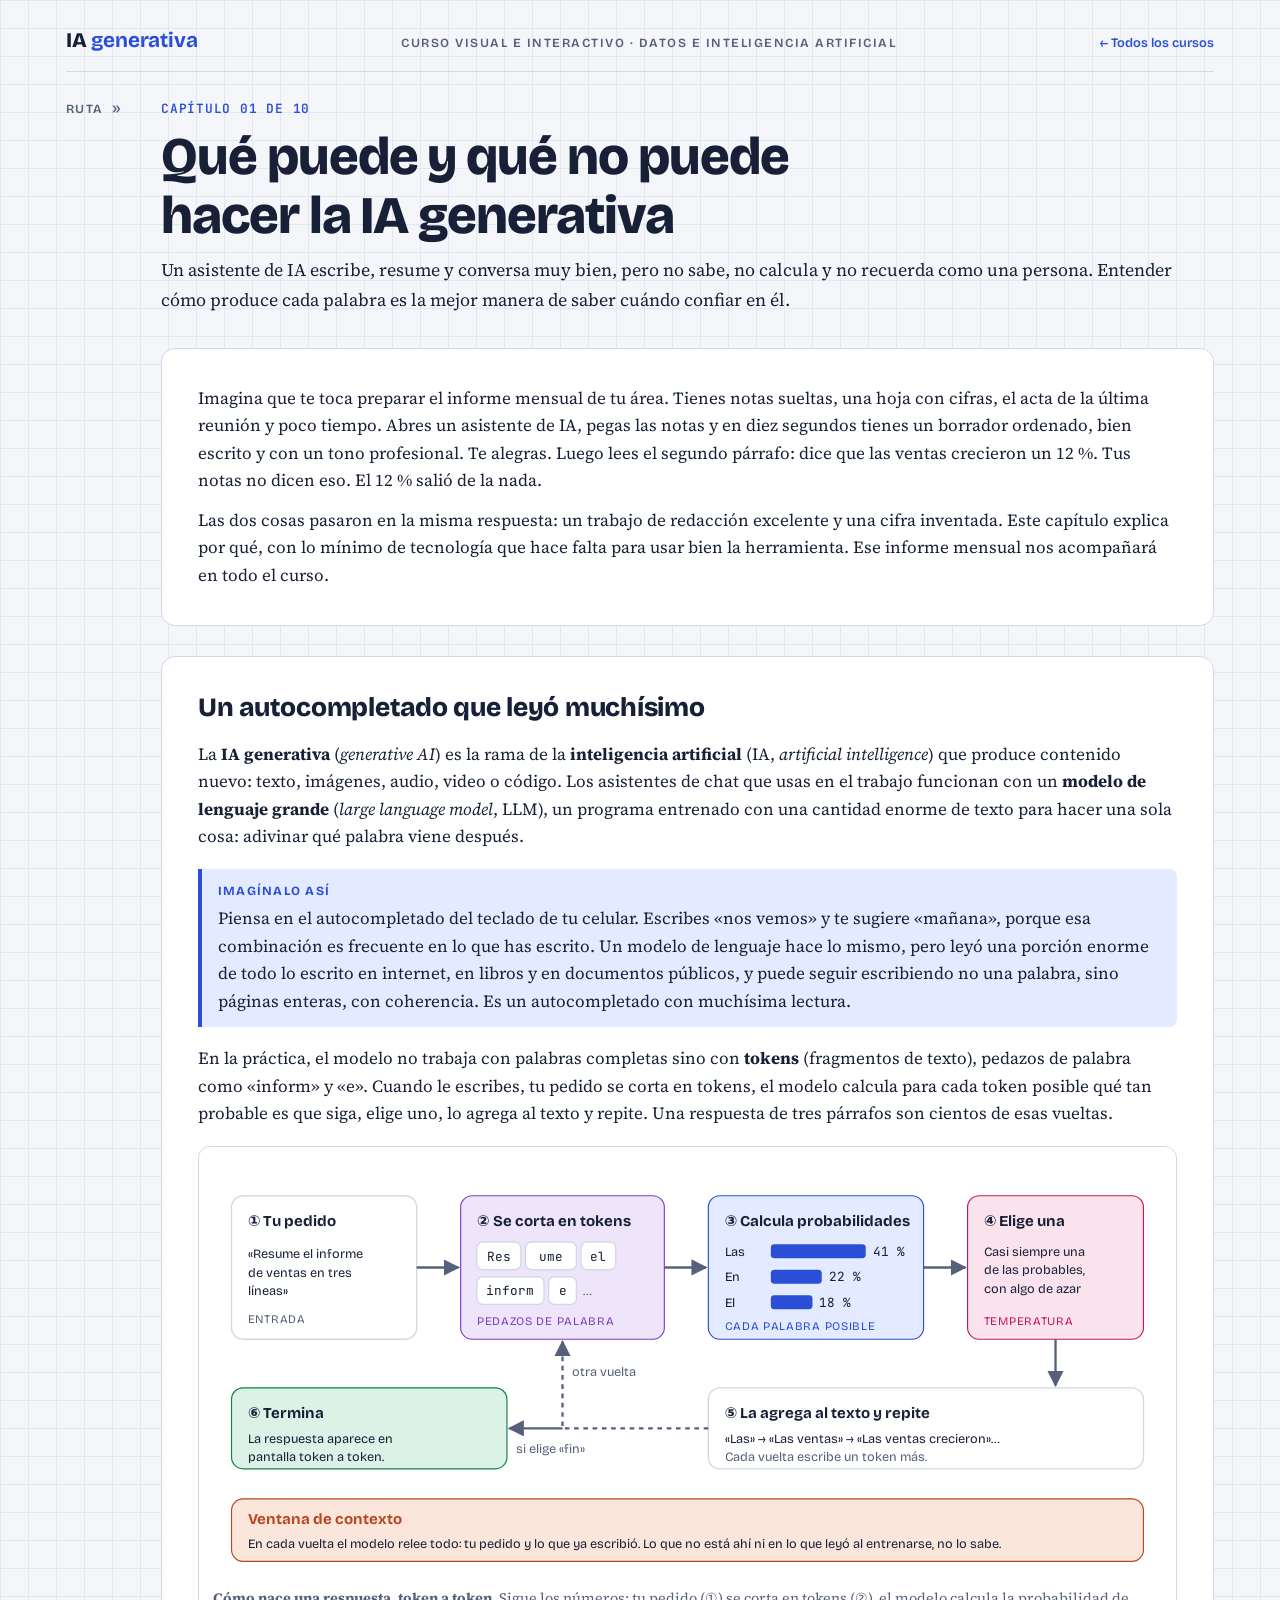
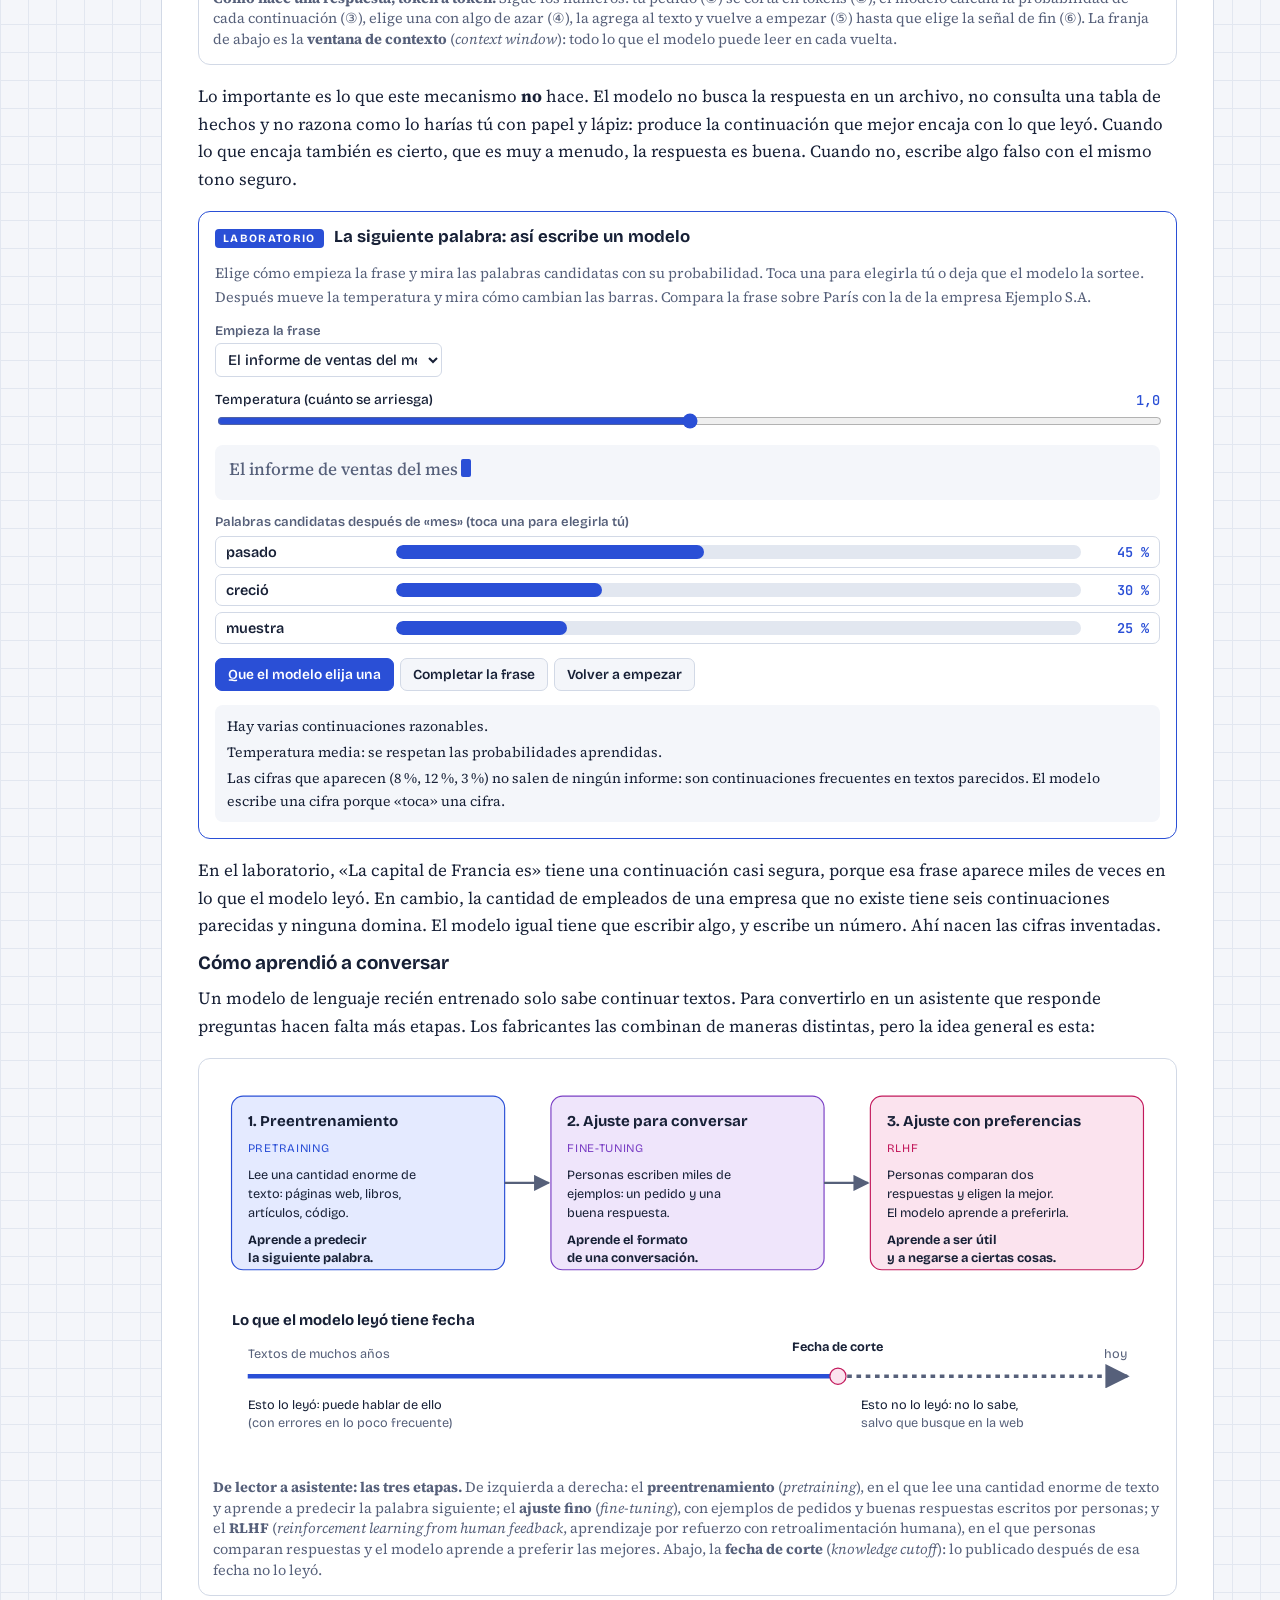
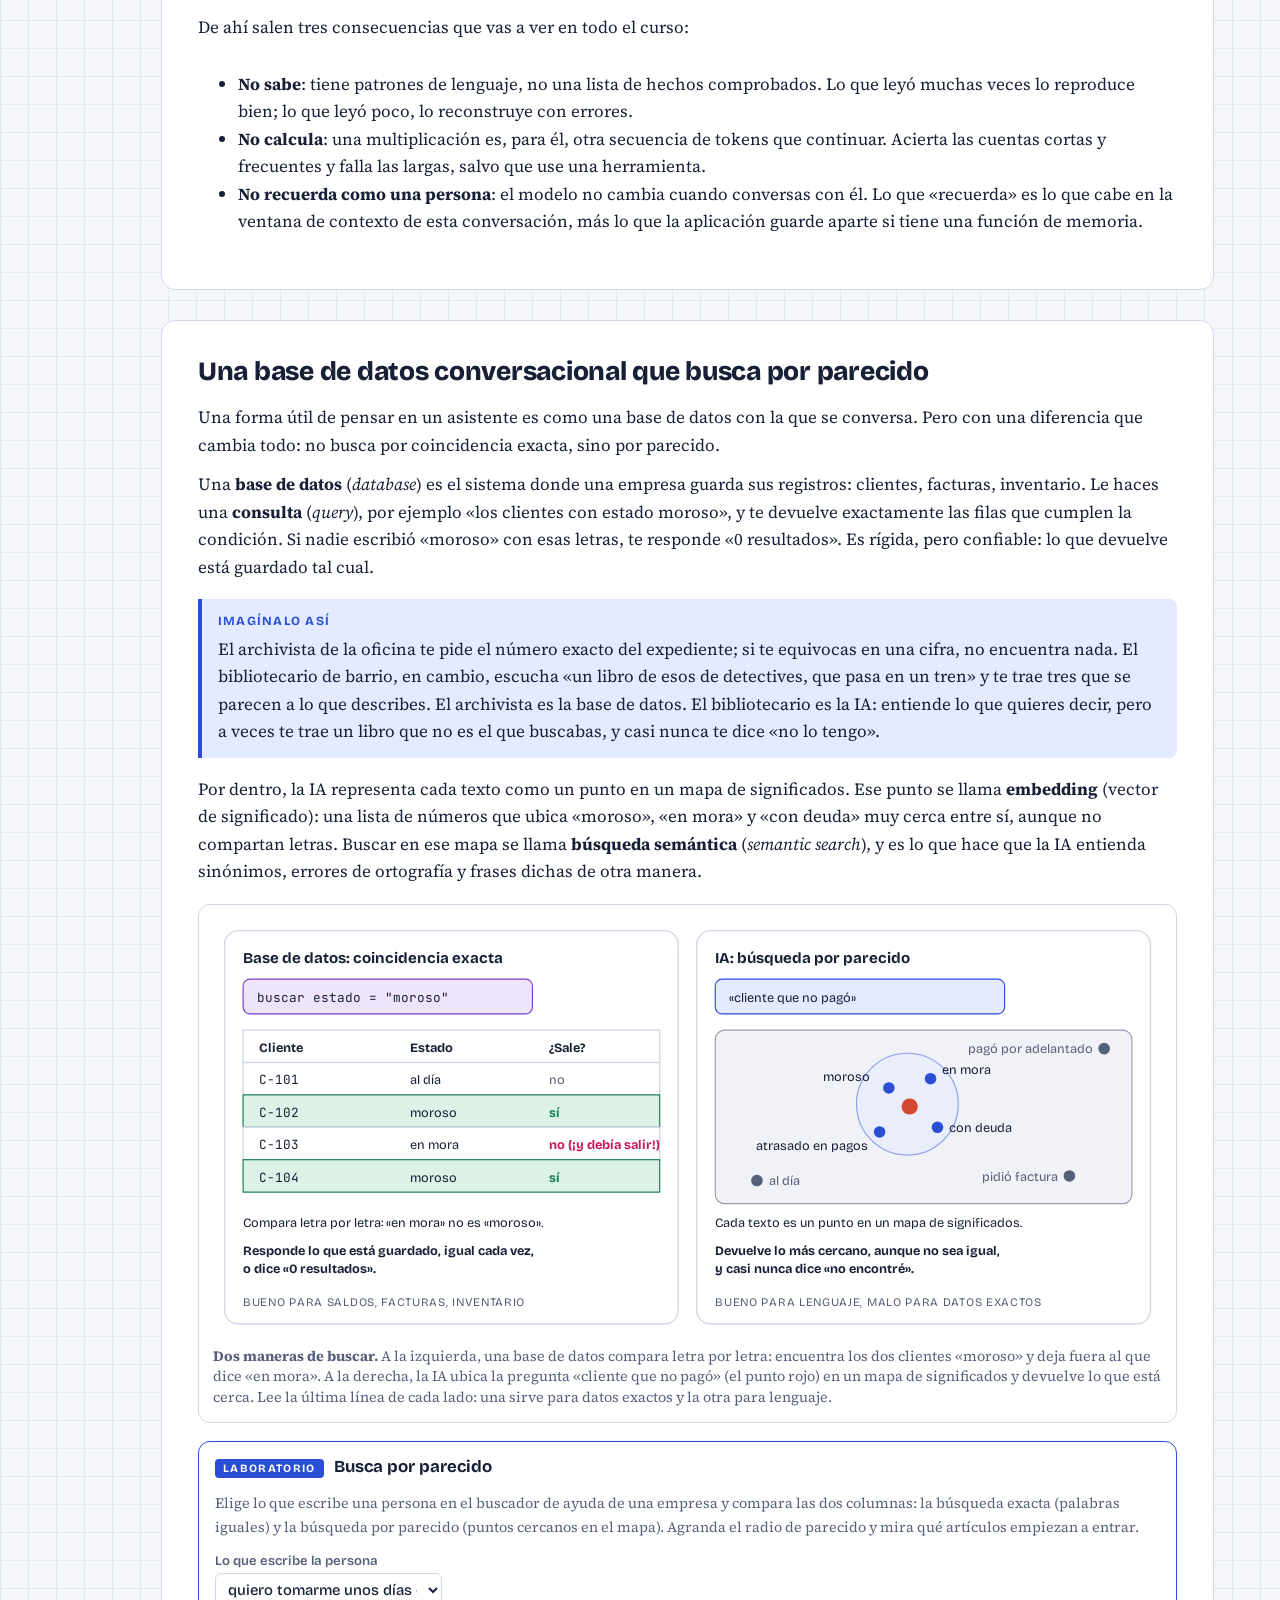
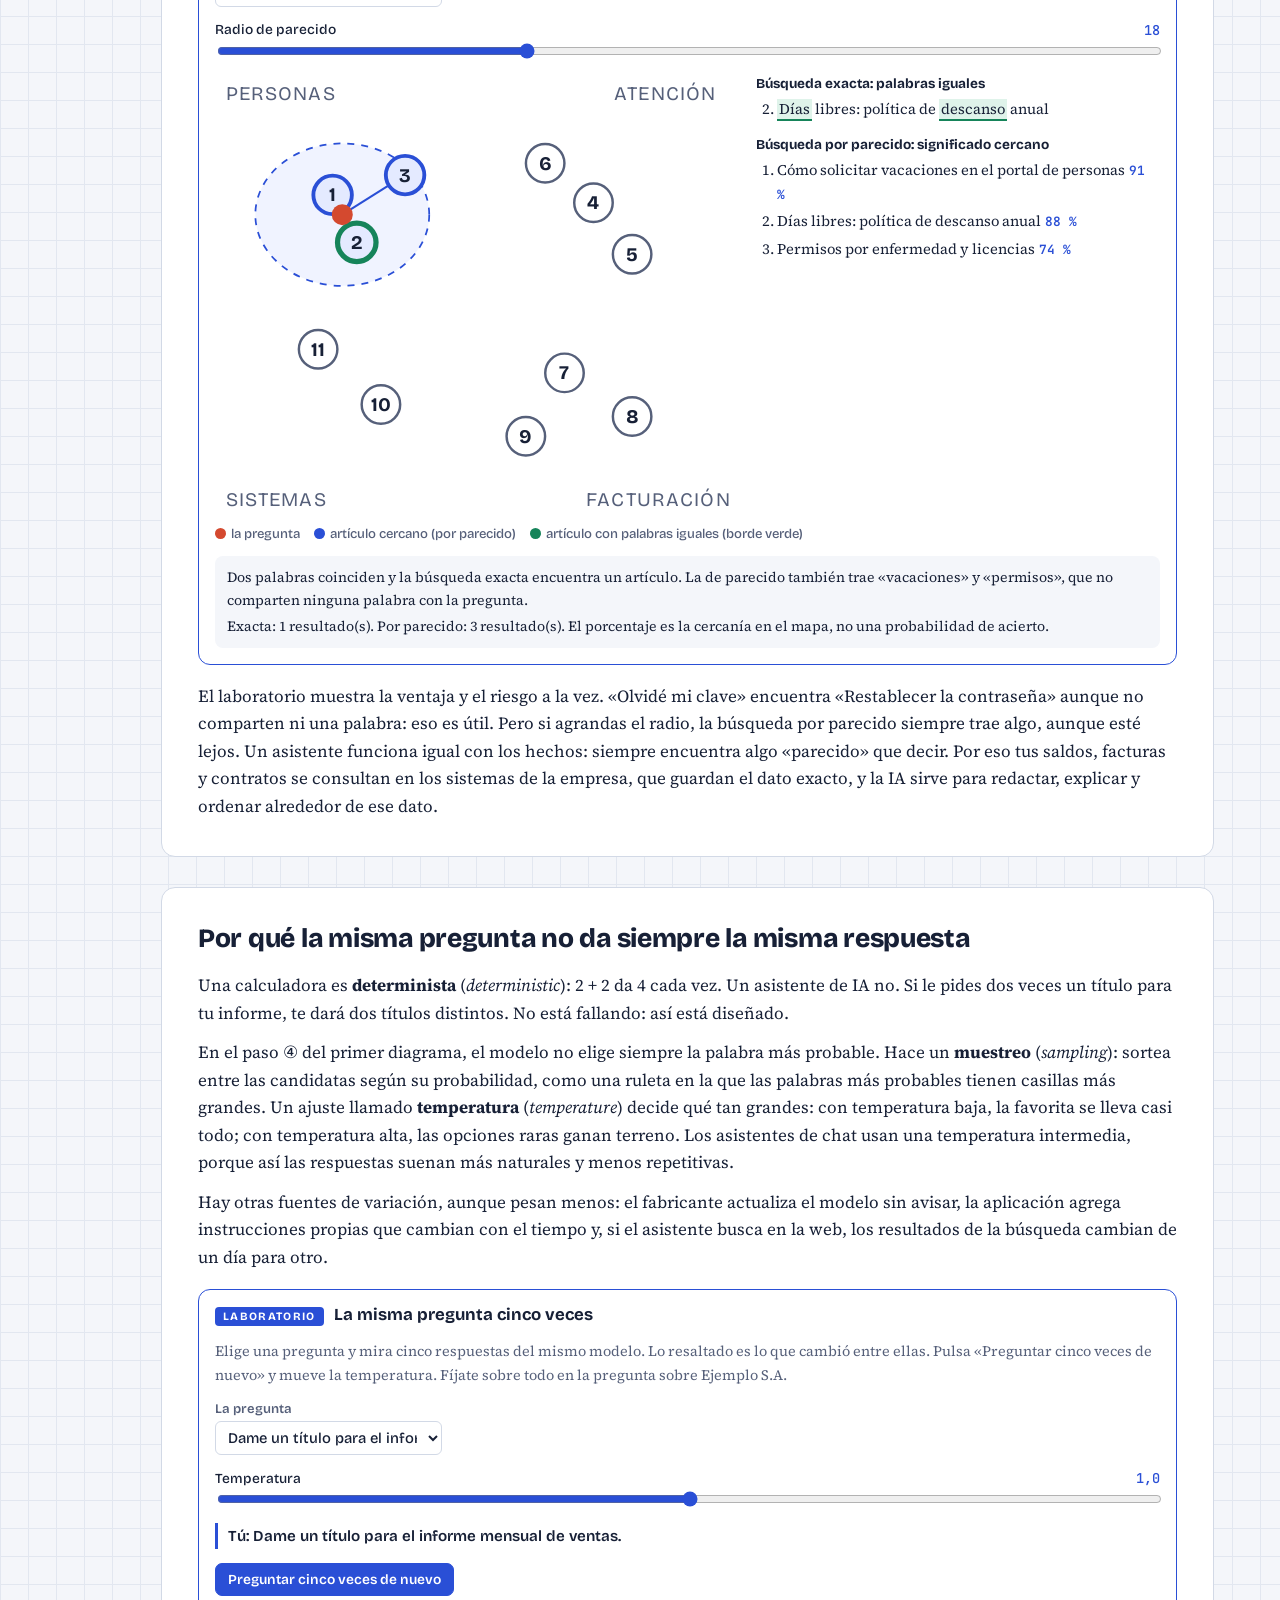
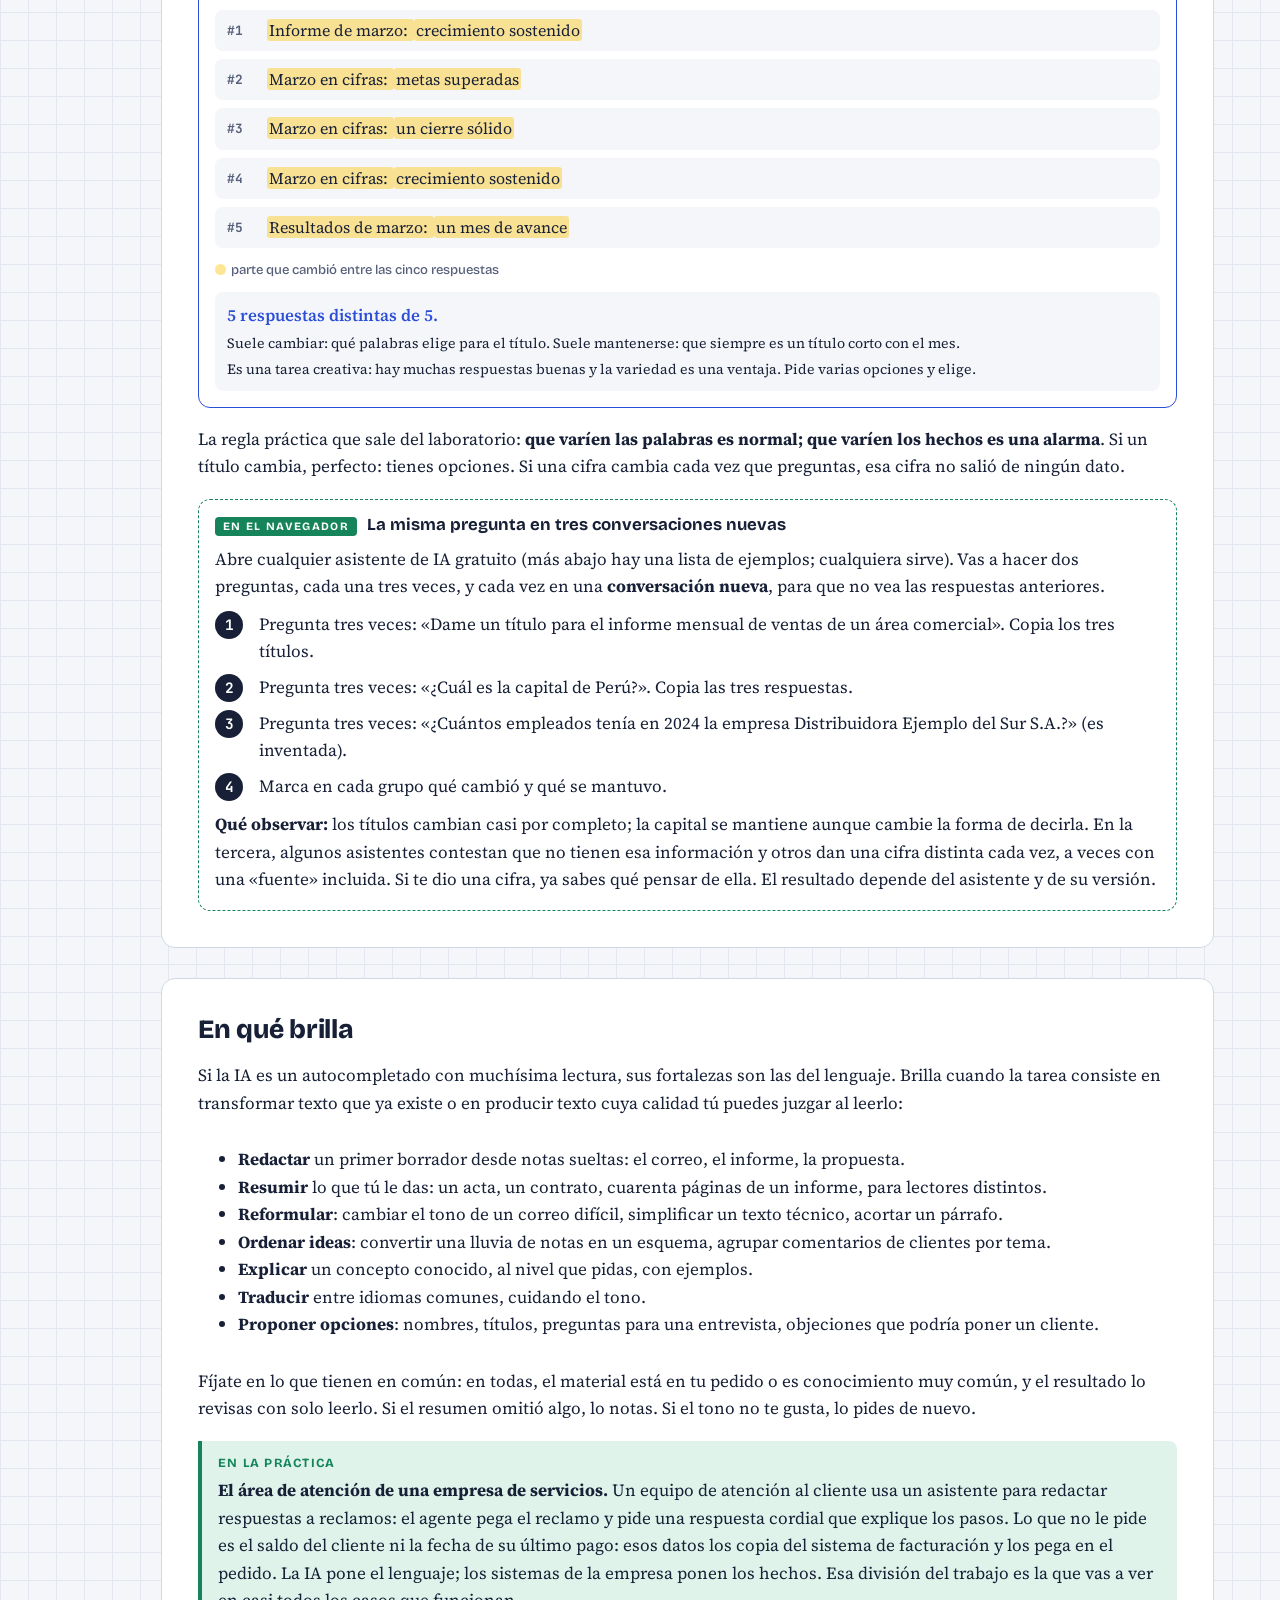
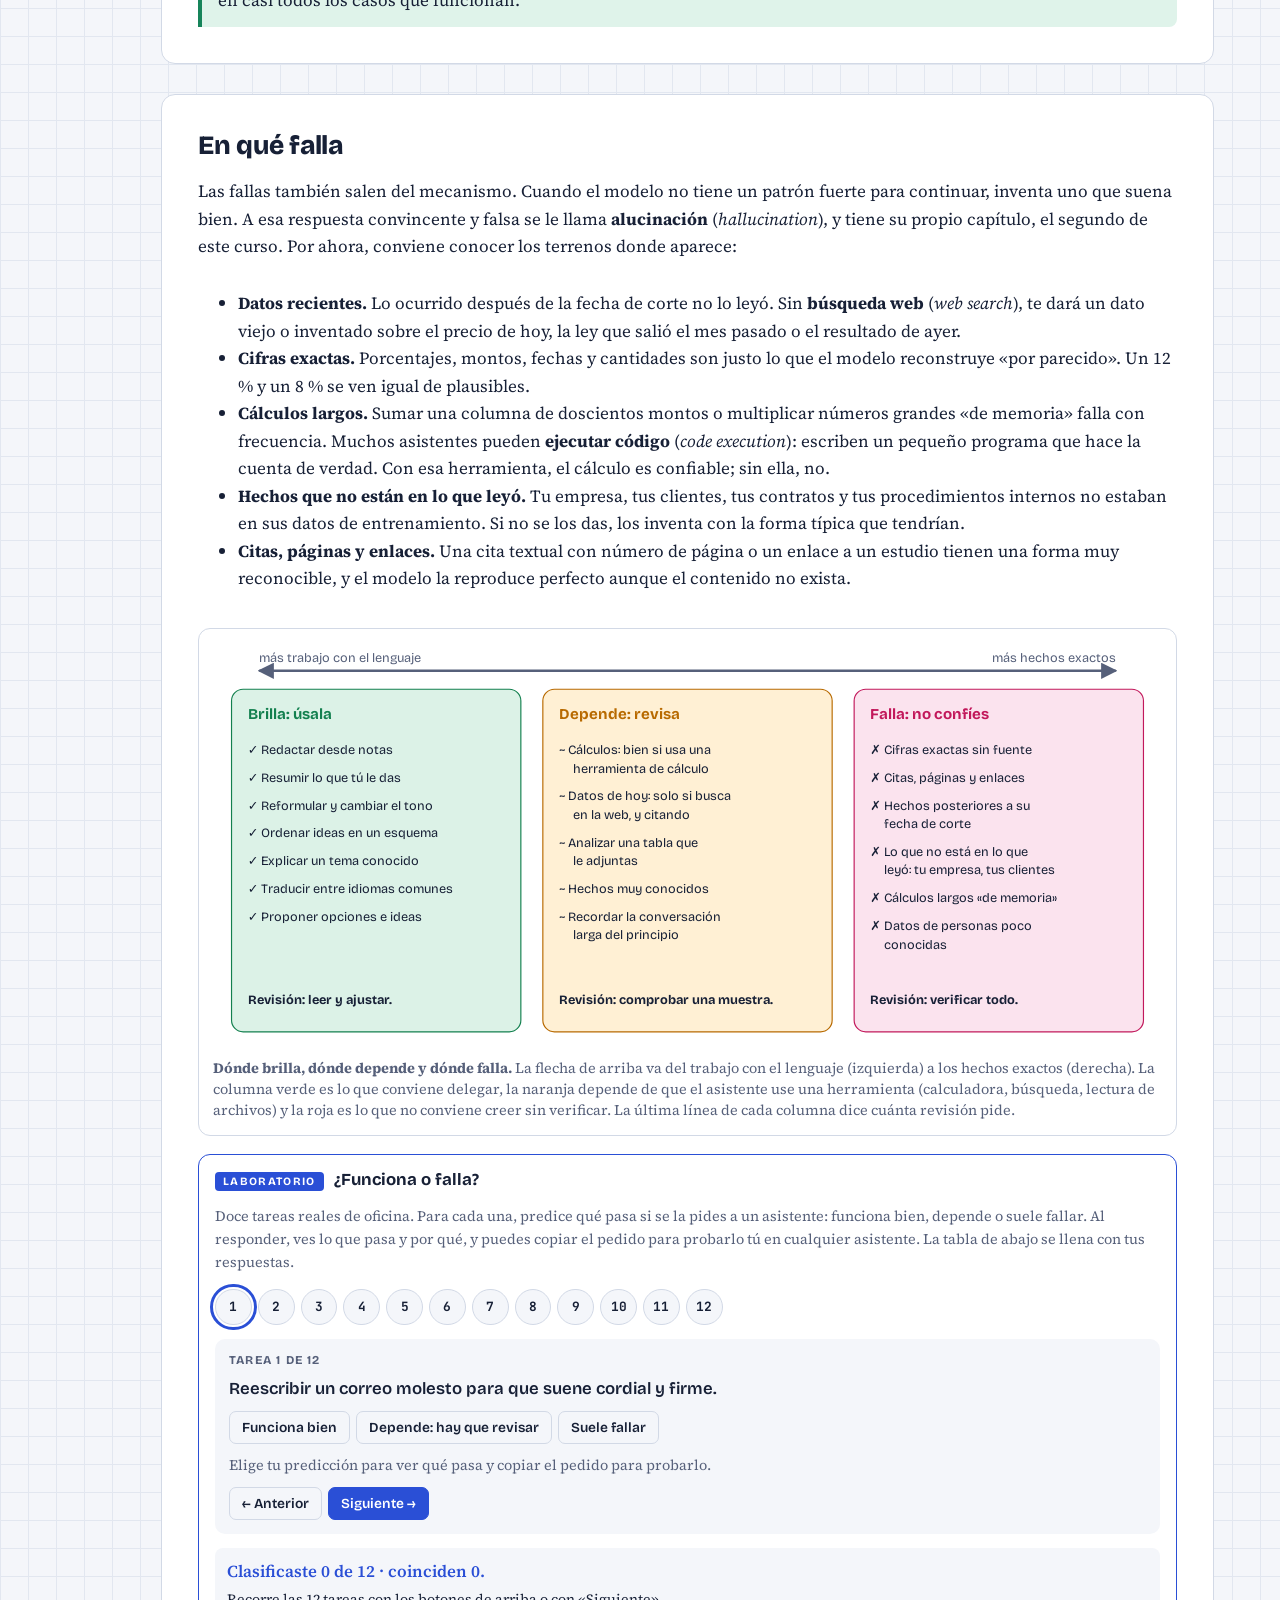
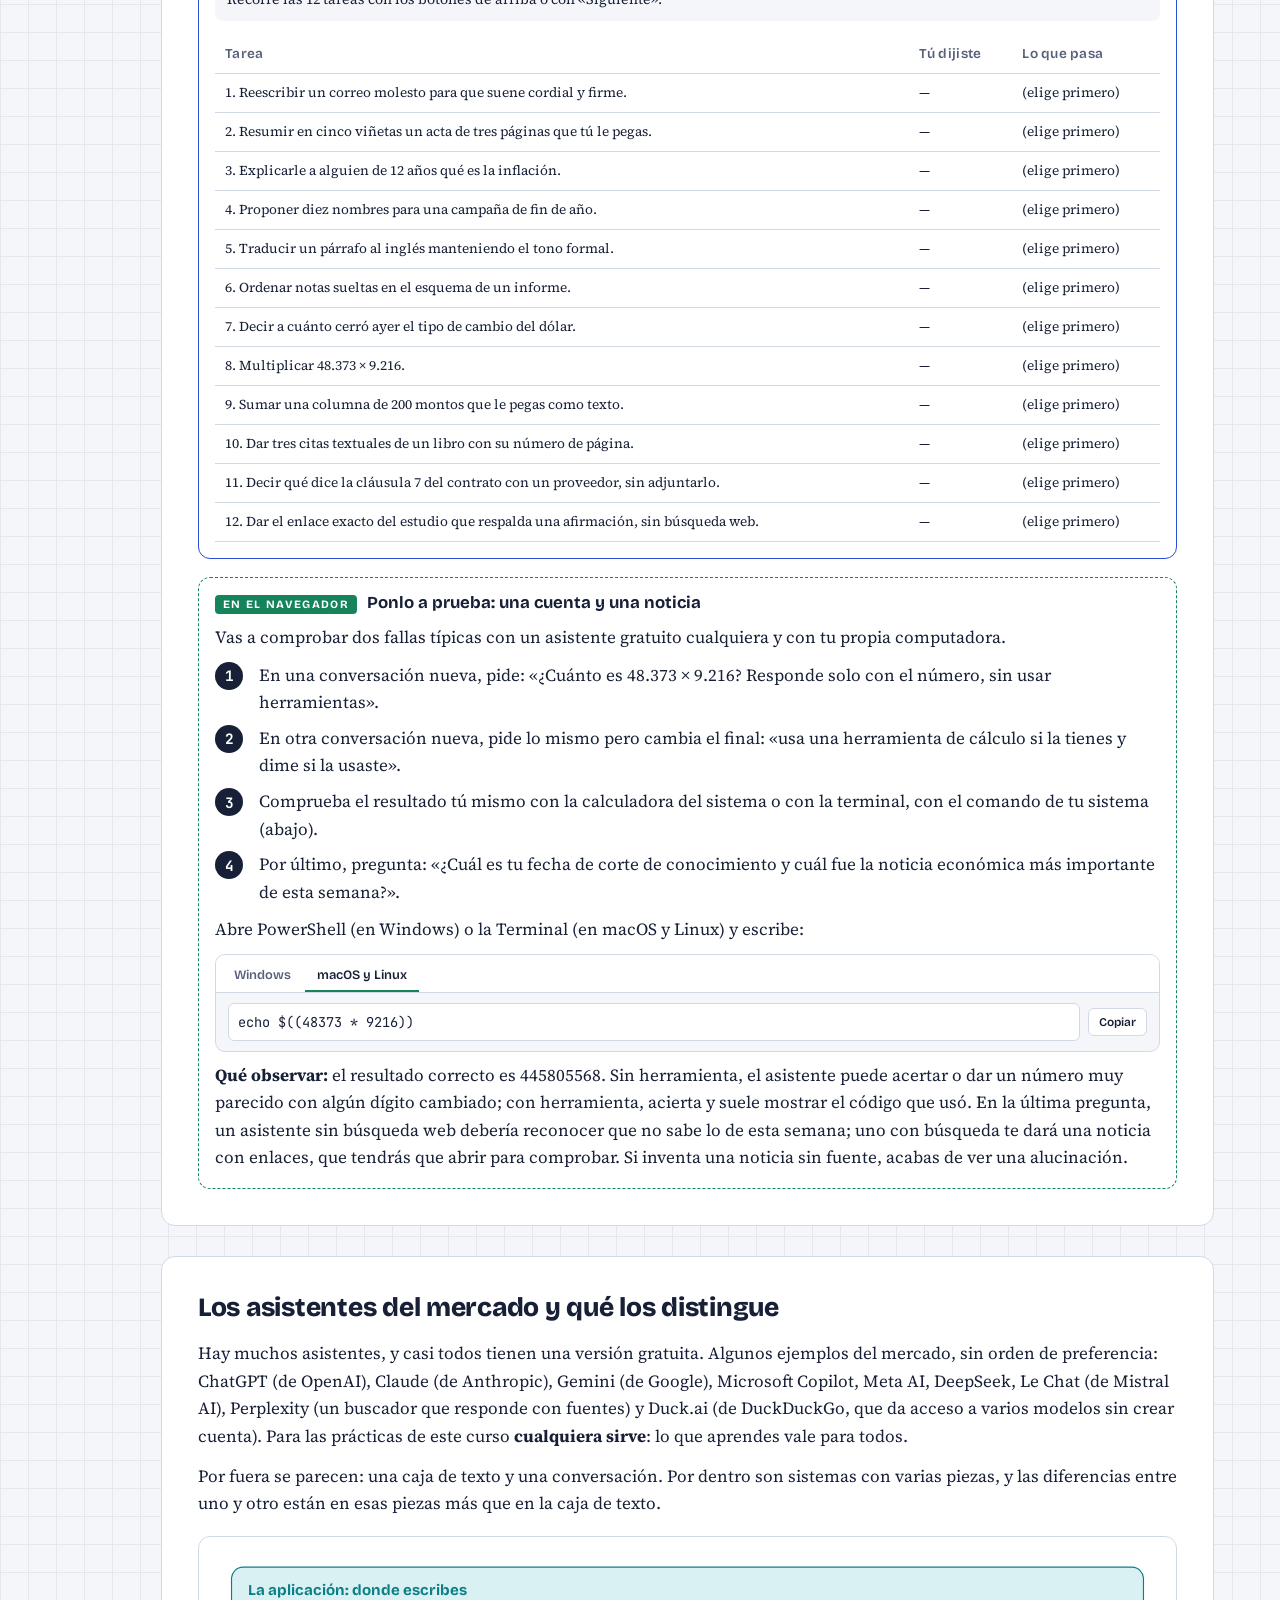
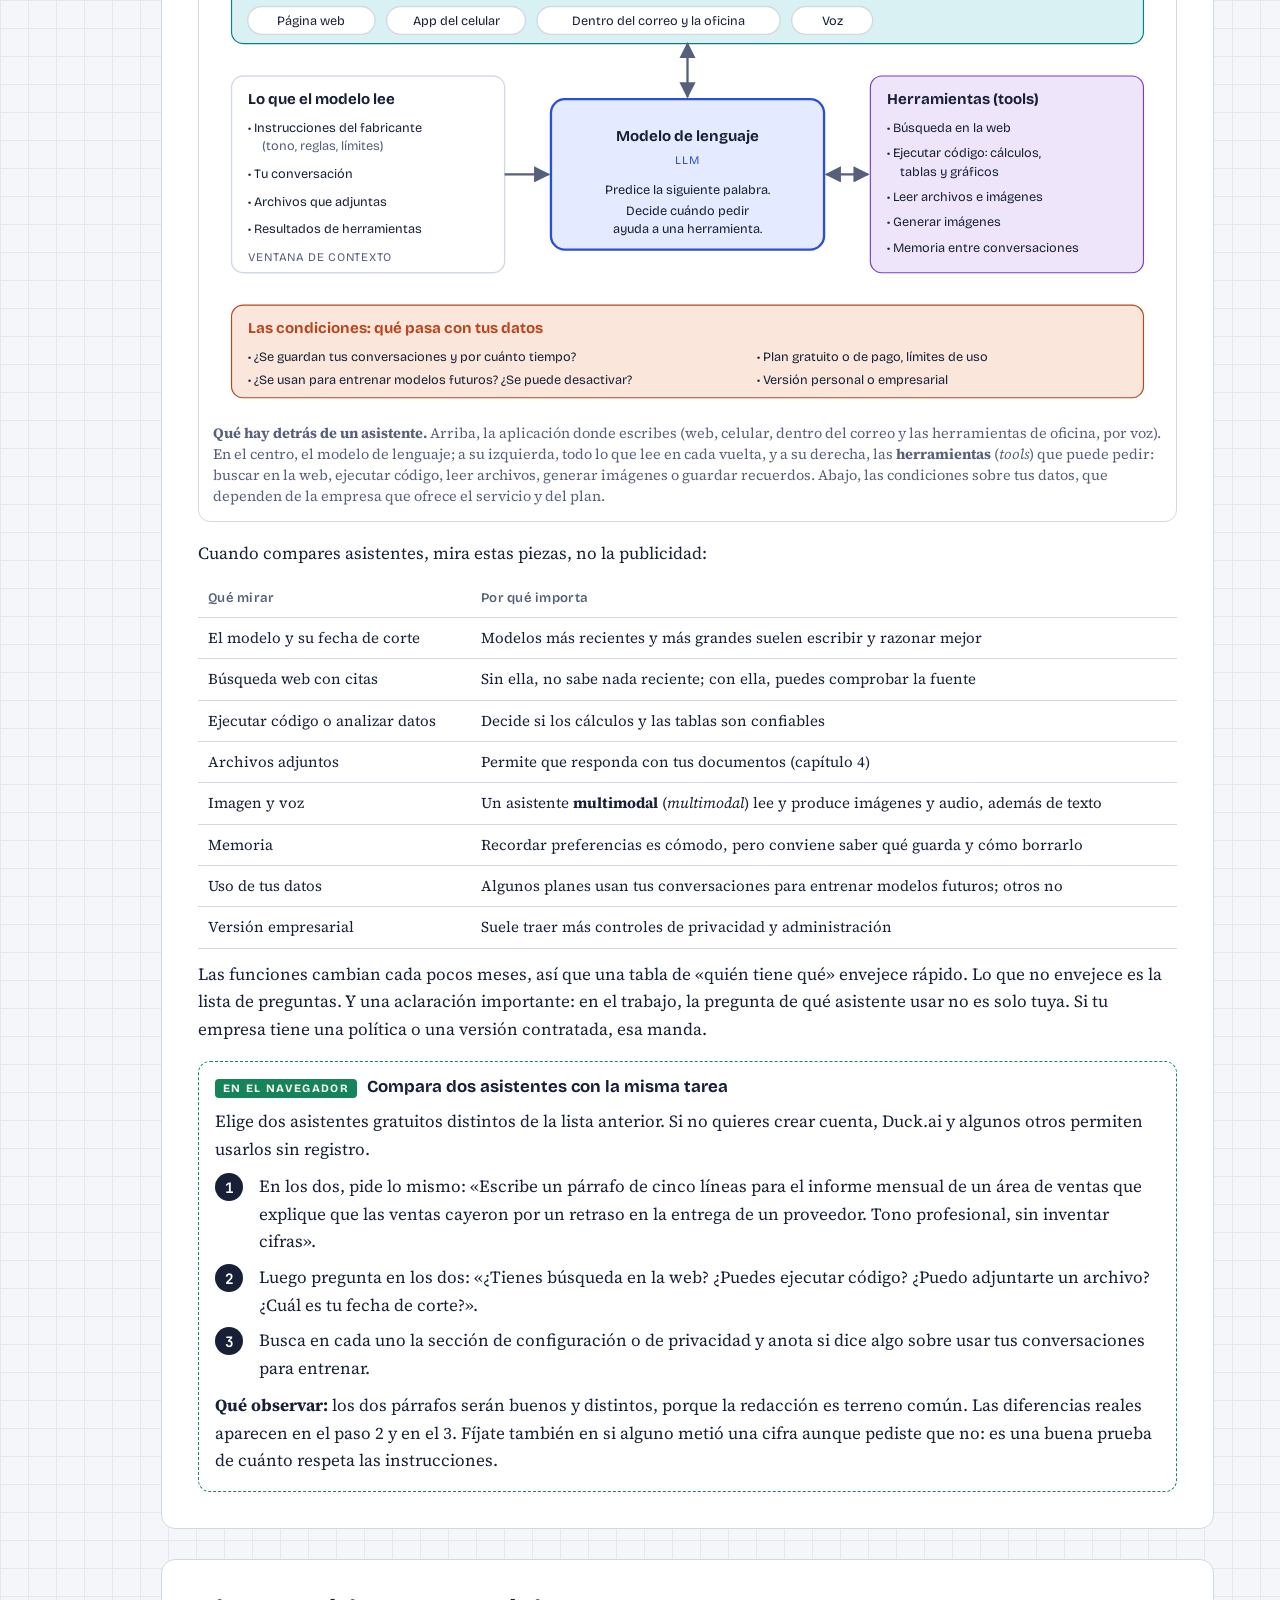
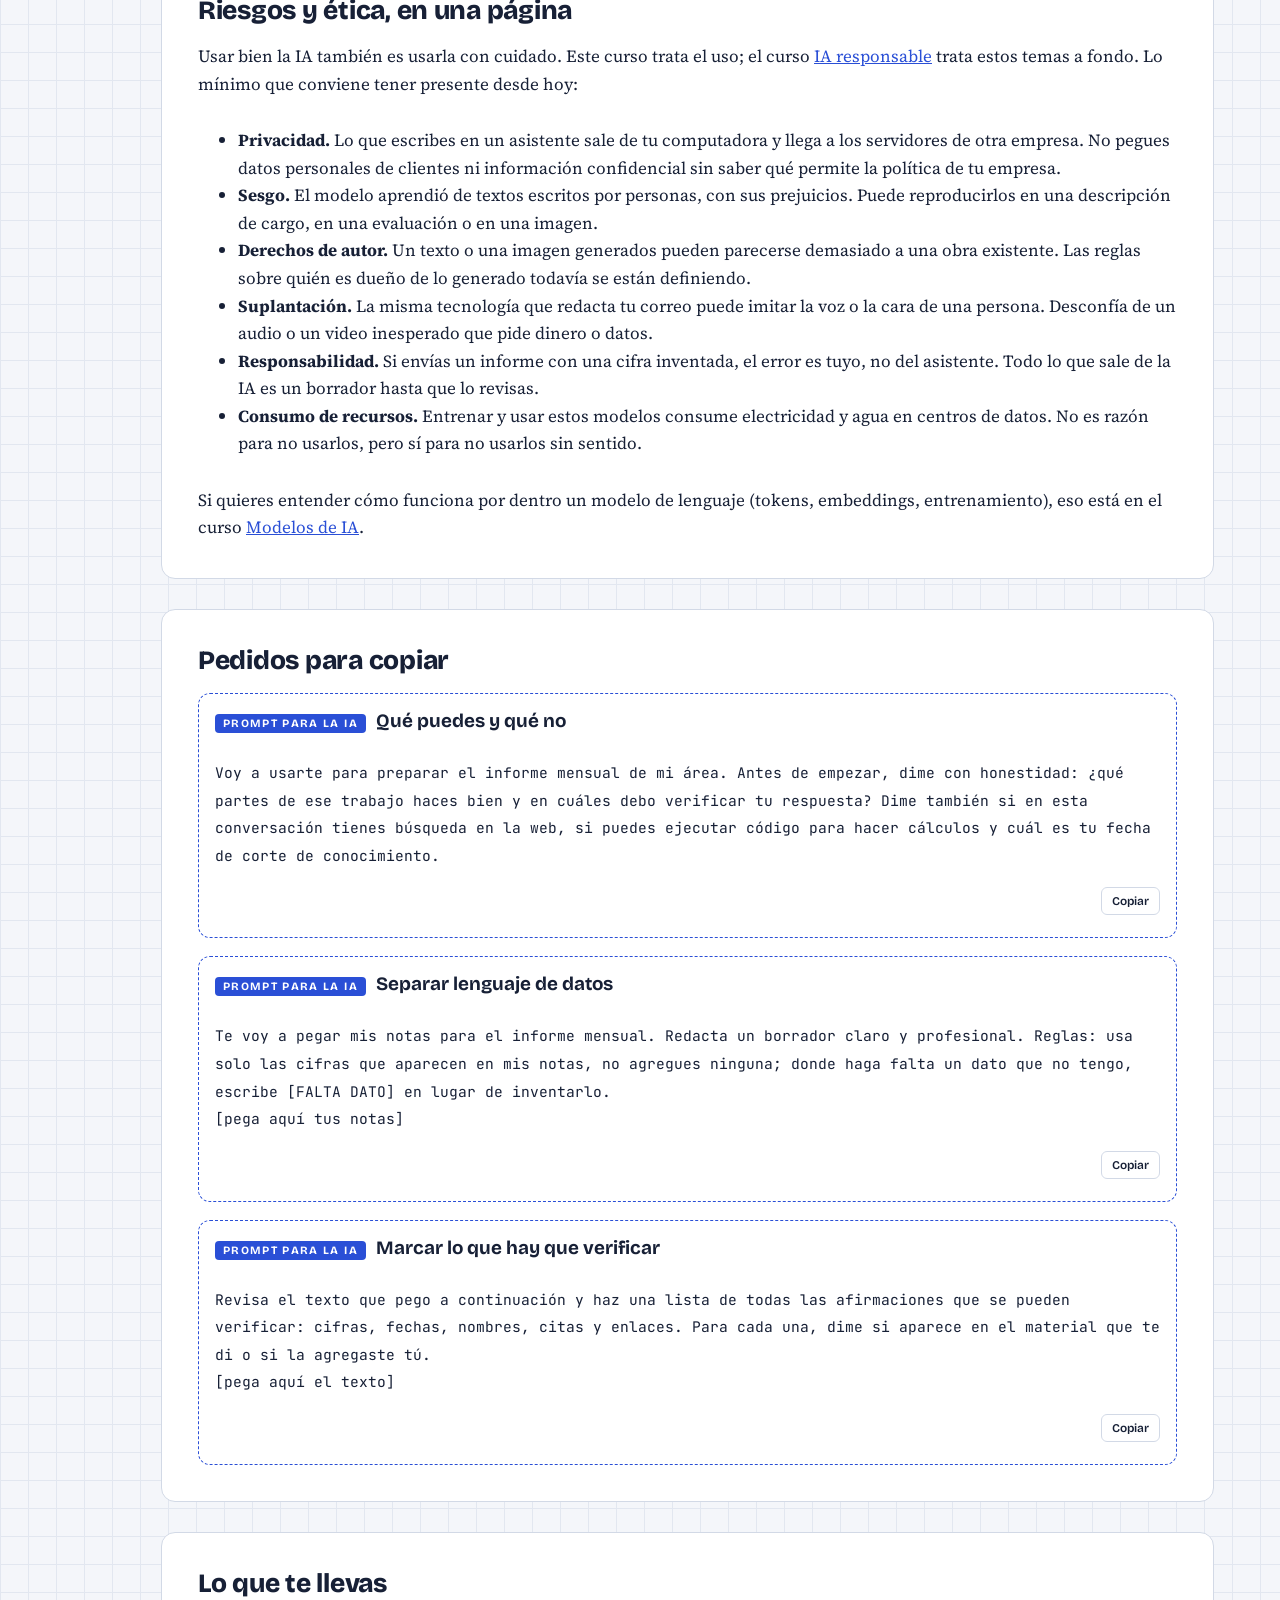
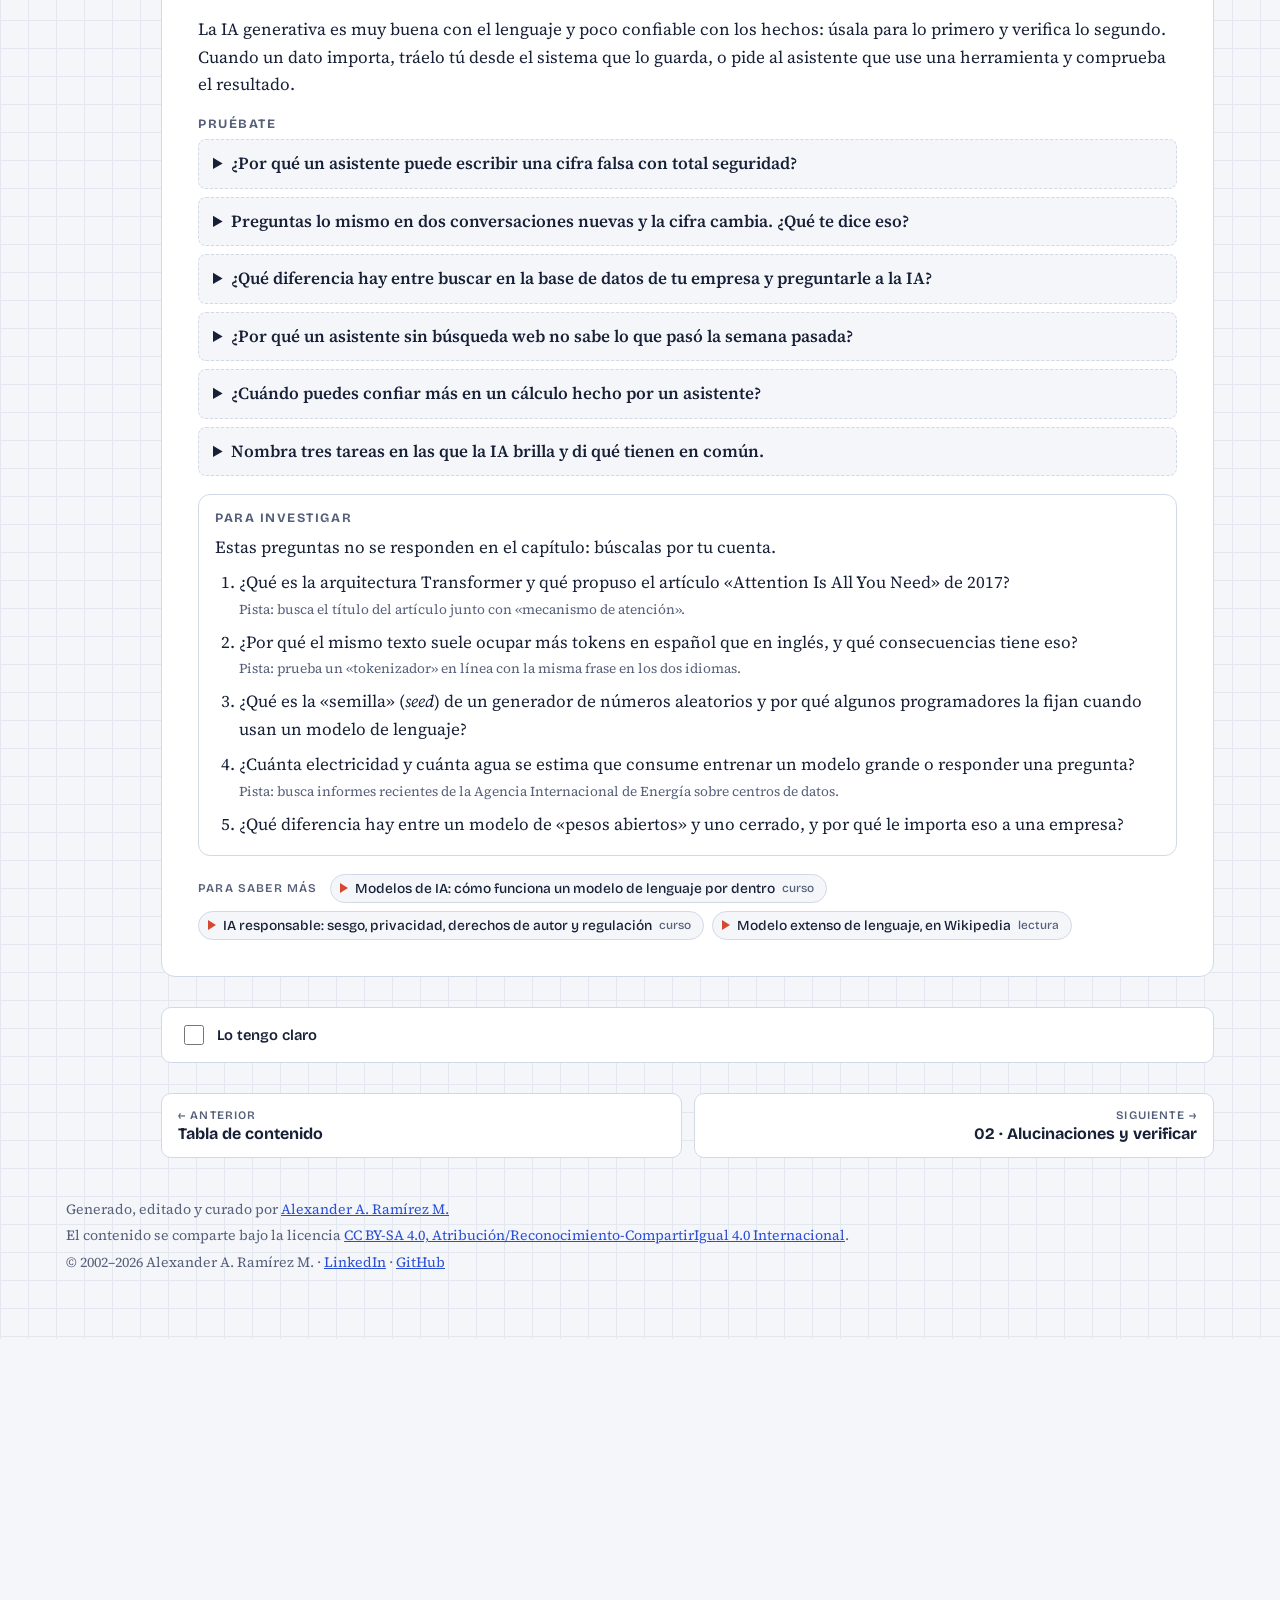
==== commit 0170545c: "Pie común: autoría, licencia CC BY-SA 4.0 y año que se actualiza solo" ====
--- a/01-que-puede-y-que-no.html
+++ b/01-que-puede-y-que-no.html
@@ -424,7 +424,7 @@
 <nav class="pager" id="pager" aria-label="Capítulo anterior y siguiente"></nav>
 </main>
 </div>
-<footer><span>Curso abierto de aaramirez.github.io.</span><span>Sitio publicado: <a href="https://github.com/aaramirez/ia-generativa" target="_blank" rel="noopener">github.com/aaramirez/ia-generativa</a></span></footer>
+<footer><span>Generado, editado y curado por <a href="https://www.linkedin.com/in/alexander-ramirez-morales/" target="_blank" rel="noopener">Alexander A. Ramírez M.</a></span><span>El contenido se comparte bajo la licencia <a href="https://creativecommons.org/licenses/by-sa/4.0/deed.es" target="_blank" rel="noopener">CC BY-SA 4.0, Atribución/Reconocimiento-CompartirIgual 4.0 Internacional</a>.</span><span>© 2002–<span data-anio>2026</span> Alexander A. Ramírez M. · <a href="https://www.linkedin.com/in/alexander-ramirez-morales/" target="_blank" rel="noopener">LinkedIn</a> · <a href="https://github.com/aaramirez" target="_blank" rel="noopener">GitHub</a></span><script>document.querySelectorAll('[data-anio]').forEach(function (e) { e.textContent = new Date().getFullYear(); });</script></footer>
 </div>
 <script src="assets/lab.js"></script>
 <script>
--- a/assets/style.css
+++ b/assets/style.css
@@ -40,6 +40,8 @@
 var,.v{font-family:var(--f-body);font-style:italic}
 .bf{font-weight:700;font-style:normal}
 code,.mono{font-family:var(--f-mono);font-size:.86em}
+code,pre,.mono{font-variant-ligatures:none}
+blockquote{margin:0;padding:6px 0 6px 16px;border-left:3px solid var(--line);color:var(--muted);font-style:italic}
 .hl{background:linear-gradient(transparent 58%,var(--mark) 58%);padding:0 .1em}
 .eyebrow{font-family:var(--f-display);font-weight:600;font-size:.78rem;letter-spacing:.12em;text-transform:uppercase;color:var(--muted)}
 
@@ -345,7 +347,7 @@
 .fig .t-m{fill:var(--muted)}
 .fig .t-s{font-size:11px}
 .fig .t-xs{font-size:10px;letter-spacing:.06em}
-.fig .t-mono{font-family:var(--f-mono)}
+.fig .t-mono{font-family:var(--f-mono);font-variant-ligatures:none}
 .fig .caja{fill:var(--card);stroke:var(--line);stroke-width:1.2}
 .fig .ln{stroke:var(--muted);stroke-width:1.4;fill:none}
 .fig .ln-d{stroke-dasharray:4 4}
@@ -384,7 +386,7 @@
 .lab{grid-template-columns:minmax(0,1fr)}
 .lab select{width:100%}
 .lab .opciones label{min-width:0}
-.prose code,.practica code,.investiga code,.pruebate code{overflow-wrap:anywhere}
+.prose code,.practica code,.investiga code,.pruebate code,.analogia code,.caso code,.ml code,.analogia a,.caso a,.ml a,.practica a,.investiga a,.pruebate a{overflow-wrap:anywhere}
 [hidden]{display:none!important}
 .lab>*{min-width:0}
 .fig .k-warm{fill:var(--warm)} .fig .s-warm{stroke:var(--warm)}
@@ -412,14 +414,24 @@
 .cmd-nota{font-size:.82rem;color:var(--muted);margin:0}
 .cmd-l{display:flex;align-items:center;gap:8px;min-width:0}
 .cmd-l code{flex:1;min-width:0;overflow-x:auto;white-space:pre;font-size:.85rem;padding:7px 9px;background:var(--card);border:1px solid var(--line);border-radius:6px}
-.cmd-c{font:.8rem var(--f-mono);color:var(--muted);padding:2px 2px 0;overflow-wrap:anywhere}
+.cmd-c{font:.8rem var(--f-mono);color:var(--muted);padding:2px 2px 0;overflow-wrap:anywhere;font-variant-ligatures:none}
 .copiar{flex:none;font:600 .74rem var(--f-display);padding:6px 10px;border:1px solid var(--line);border-radius:6px;background:var(--card);color:var(--ink);cursor:pointer}
 .copiar:hover,.copiar:focus-visible{border-color:var(--good)}
 .copiar.ok{background:var(--good);border-color:var(--good);color:var(--card)}
 .code-copia{position:relative;min-width:0}
-.code-copia pre{max-width:100%;overflow-x:auto;padding-right:84px}
-.code-copia .copiar-todo{position:absolute;top:8px;right:8px}
-@media (max-width:640px){.code-copia .copiar-todo{position:static;display:block;width:fit-content;margin:0 0 6px auto}.code-copia pre{padding-right:12px}}
+.code-copia pre{max-width:100%;overflow-x:auto}
+.code-copia .copiar-todo{position:static;display:block;width:fit-content;margin:0 0 6px auto}
+.code-lineas{display:flex;flex-wrap:wrap;justify-content:flex-end;align-items:center;gap:6px;margin:0 0 6px}
+.code-lineas pre{flex:1 0 100%;margin:0;font-size:.86em;line-height:1.5;max-height:calc(30em + 18px);overflow-x:auto;overflow-y:auto;overscroll-behavior:contain;-webkit-overflow-scrolling:touch;scrollbar-width:thin;scrollbar-color:var(--muted) transparent;padding:8px 12px 8px 4px;background:var(--card);border:1px solid var(--line);border-radius:6px}
+.code-lineas pre:focus-visible{outline:2px solid var(--accent);outline-offset:2px}
+.code-lineas pre::-webkit-scrollbar{width:8px;height:8px}
+.code-lineas pre::-webkit-scrollbar-thumb{background:var(--muted);border-radius:4px}
+.code-lineas.abierto pre{max-height:none}
+.code-lineas code{font-size:1em;counter-reset:ln}
+.code-lineas .copiar-todo{margin:0}
+.code-lineas .ver-todo{font-size:.78rem}
+.code-lineas .ln{counter-increment:ln}
+.code-lineas .ln::before{content:counter(ln);display:inline-block;width:3ch;margin-right:1.5ch;text-align:right;color:var(--muted);opacity:.7;user-select:none;-webkit-user-select:none}
 
 /* ---- Libros de matemática: fórmulas, enunciados, demostraciones, ejercicios y prompts ---- */
 .math-display{display:block;max-width:100%;overflow-x:auto;overflow-y:hidden;padding:6px 2px;margin:4px 0;text-align:center}
@@ -453,6 +465,9 @@
 .indice-enunciados{list-style:none;padding:0;display:grid;gap:4px}
 .indice-enunciados a{text-decoration:none}
 
+/* ---- Aviso del curso (por ejemplo, material en proceso de curado) ---- */
+.aviso-curado{margin:0 0 16px;padding:10px 14px;border:1px solid var(--warm);border-left:4px solid var(--warm);border-radius:8px;background:var(--card);font:500 .92rem var(--f-display);color:var(--ink)}
+
 /* ---- Propio de este curso ---- */
 /* Tabla de contenido: separa cada capítulo */
 [data-page="temario"] .prose h3{margin-top:2rem;padding-top:1.4rem;border-top:1px solid var(--line)}
